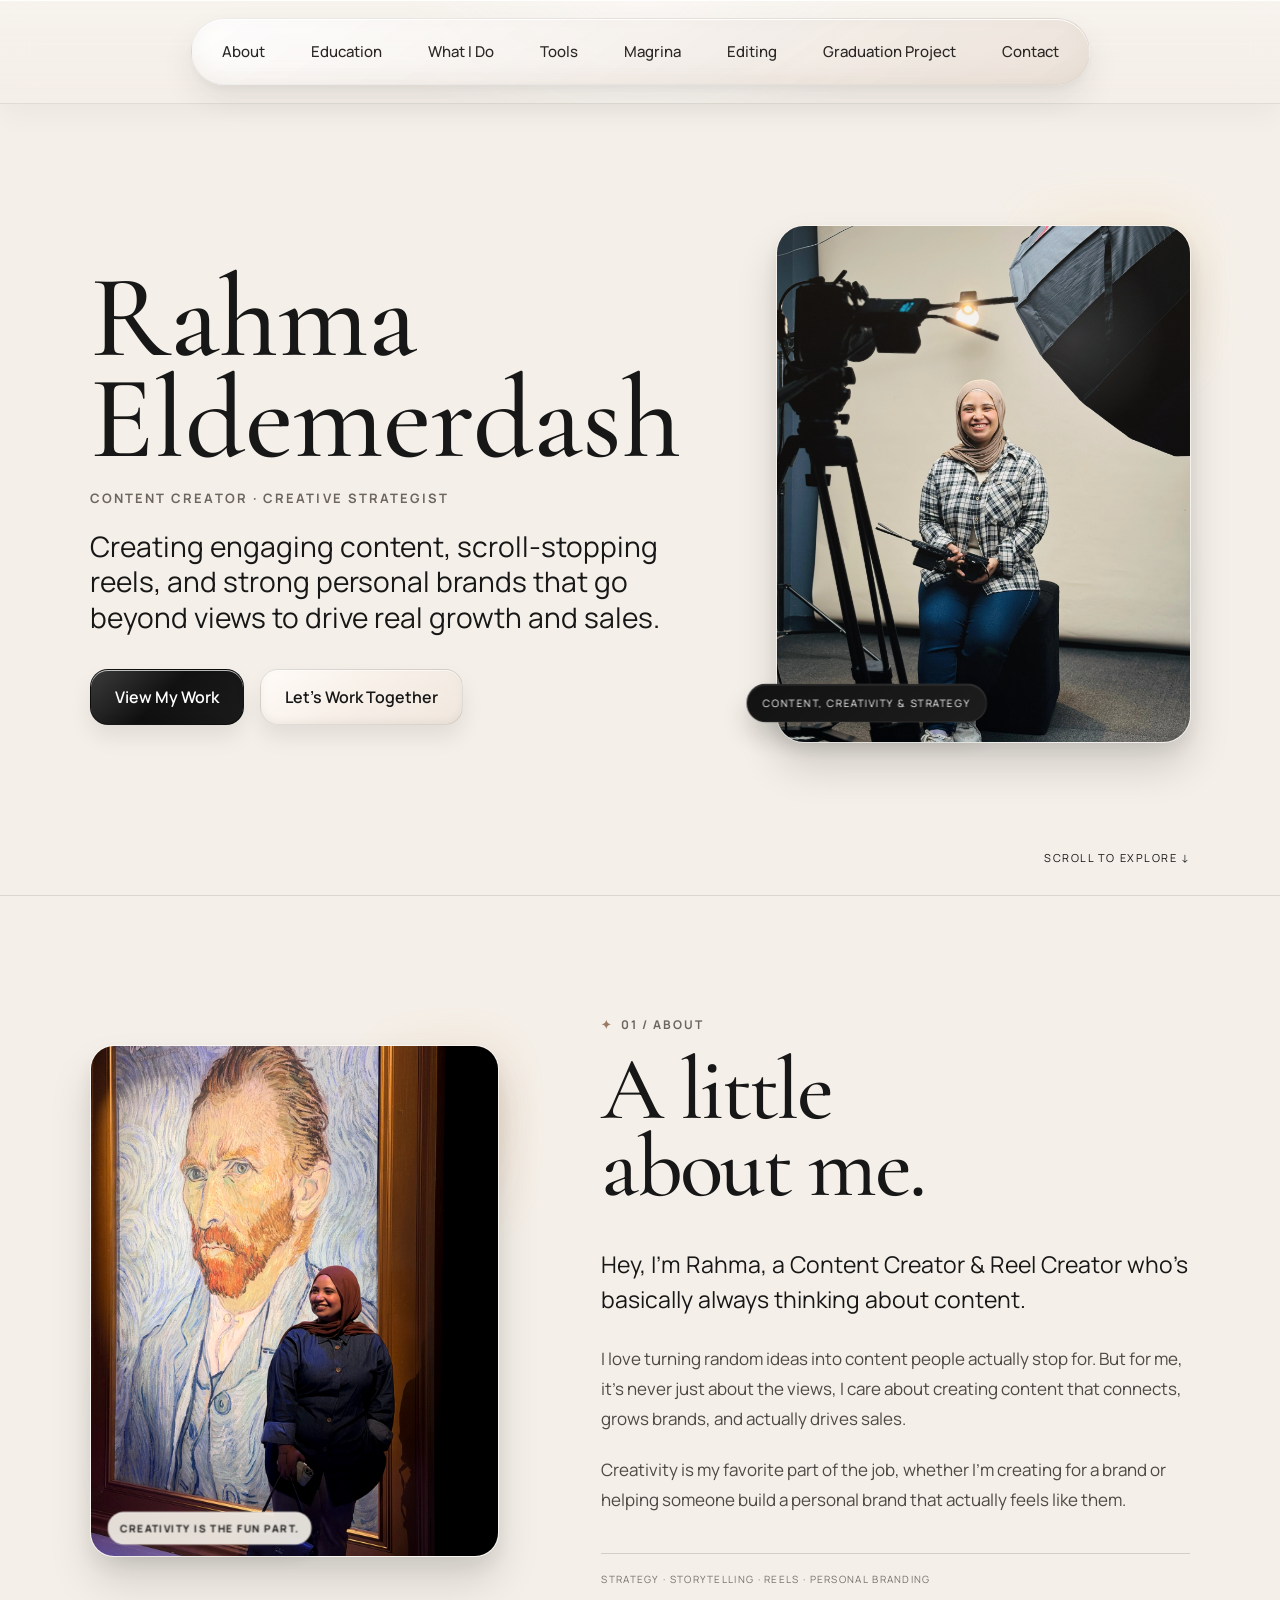
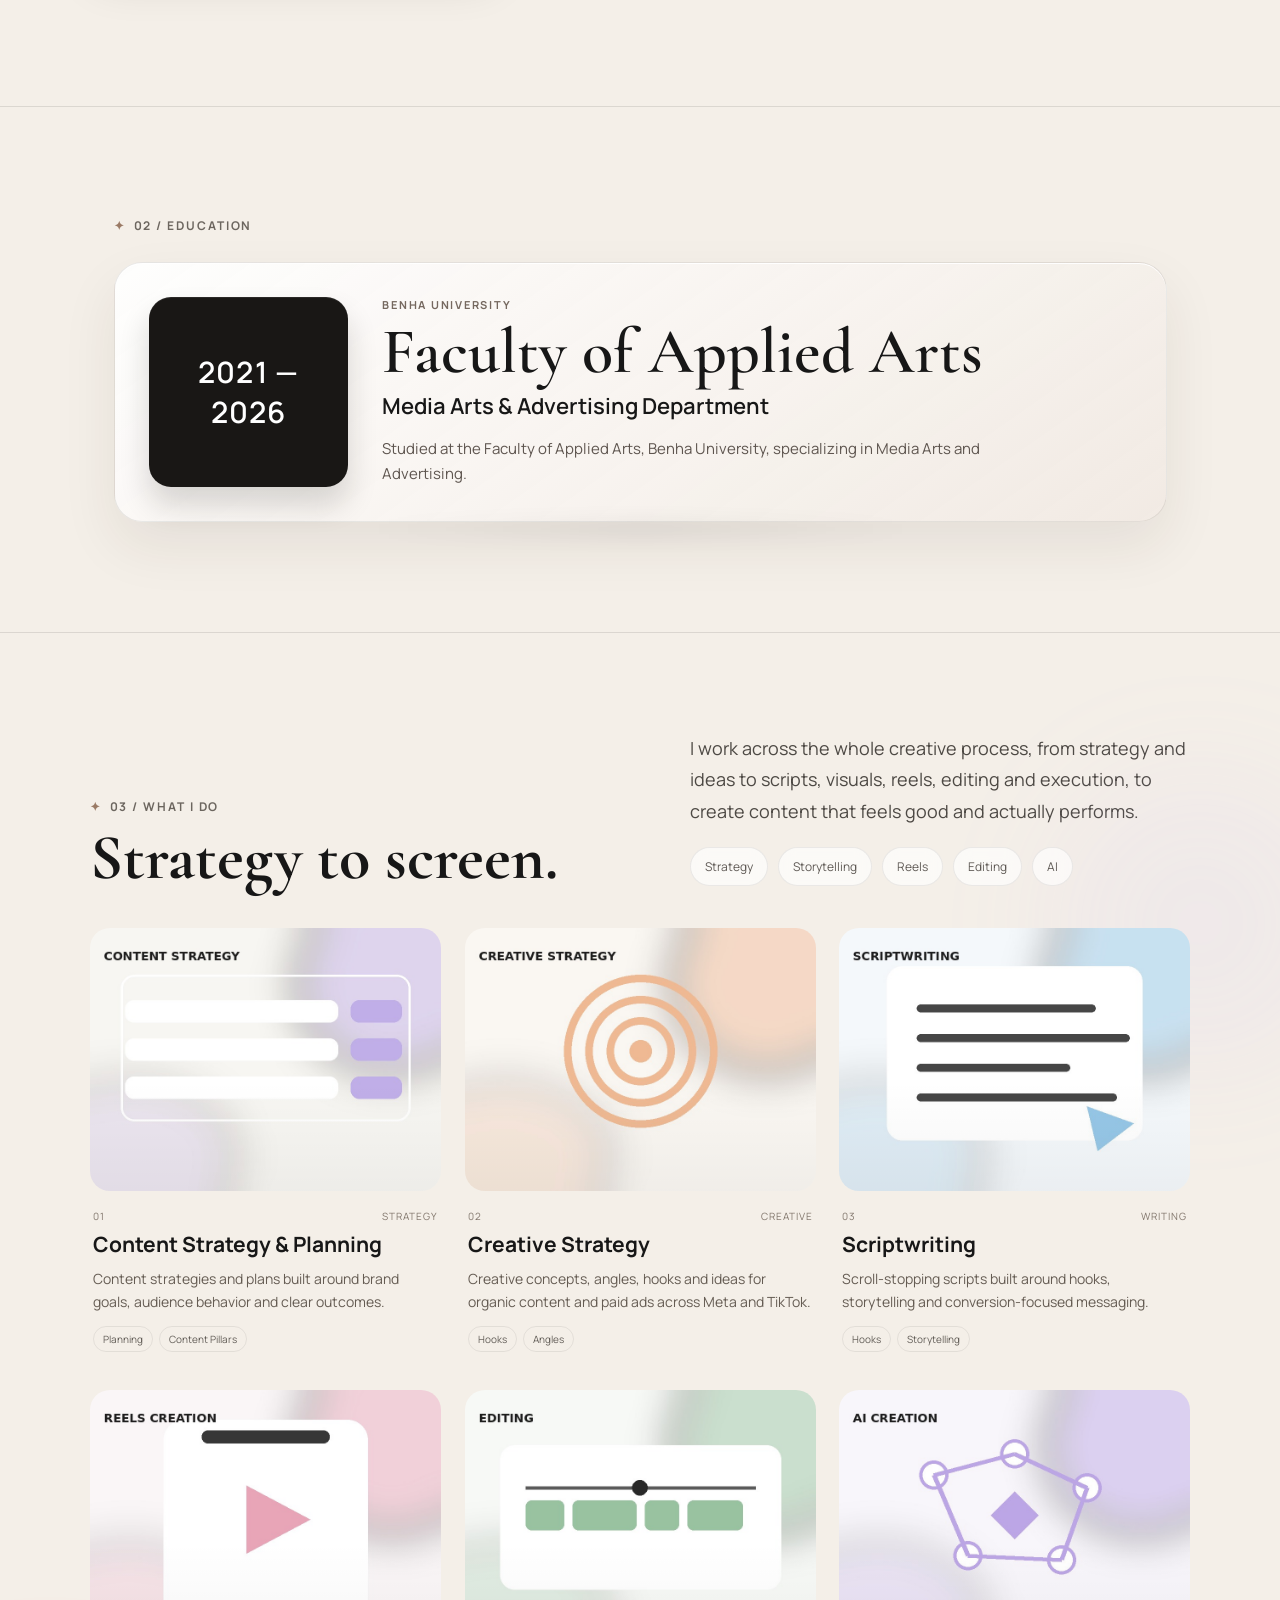
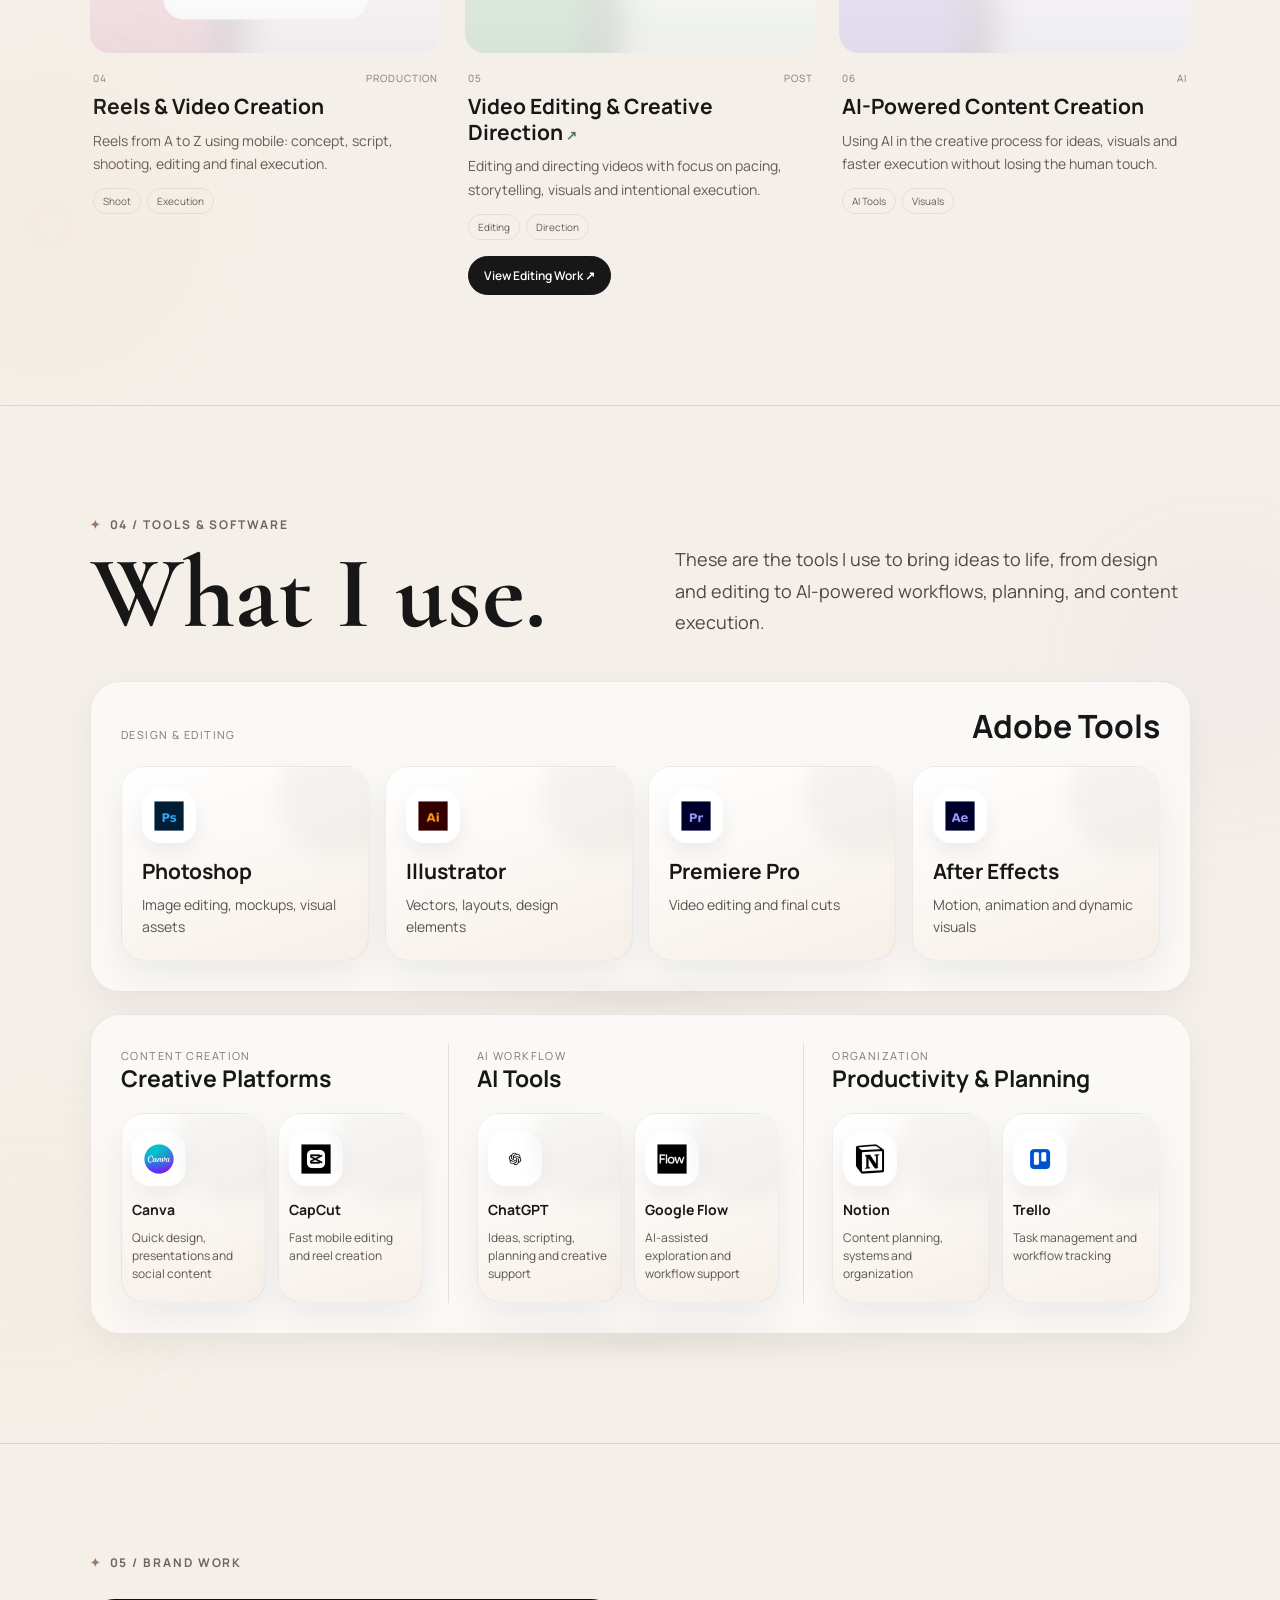
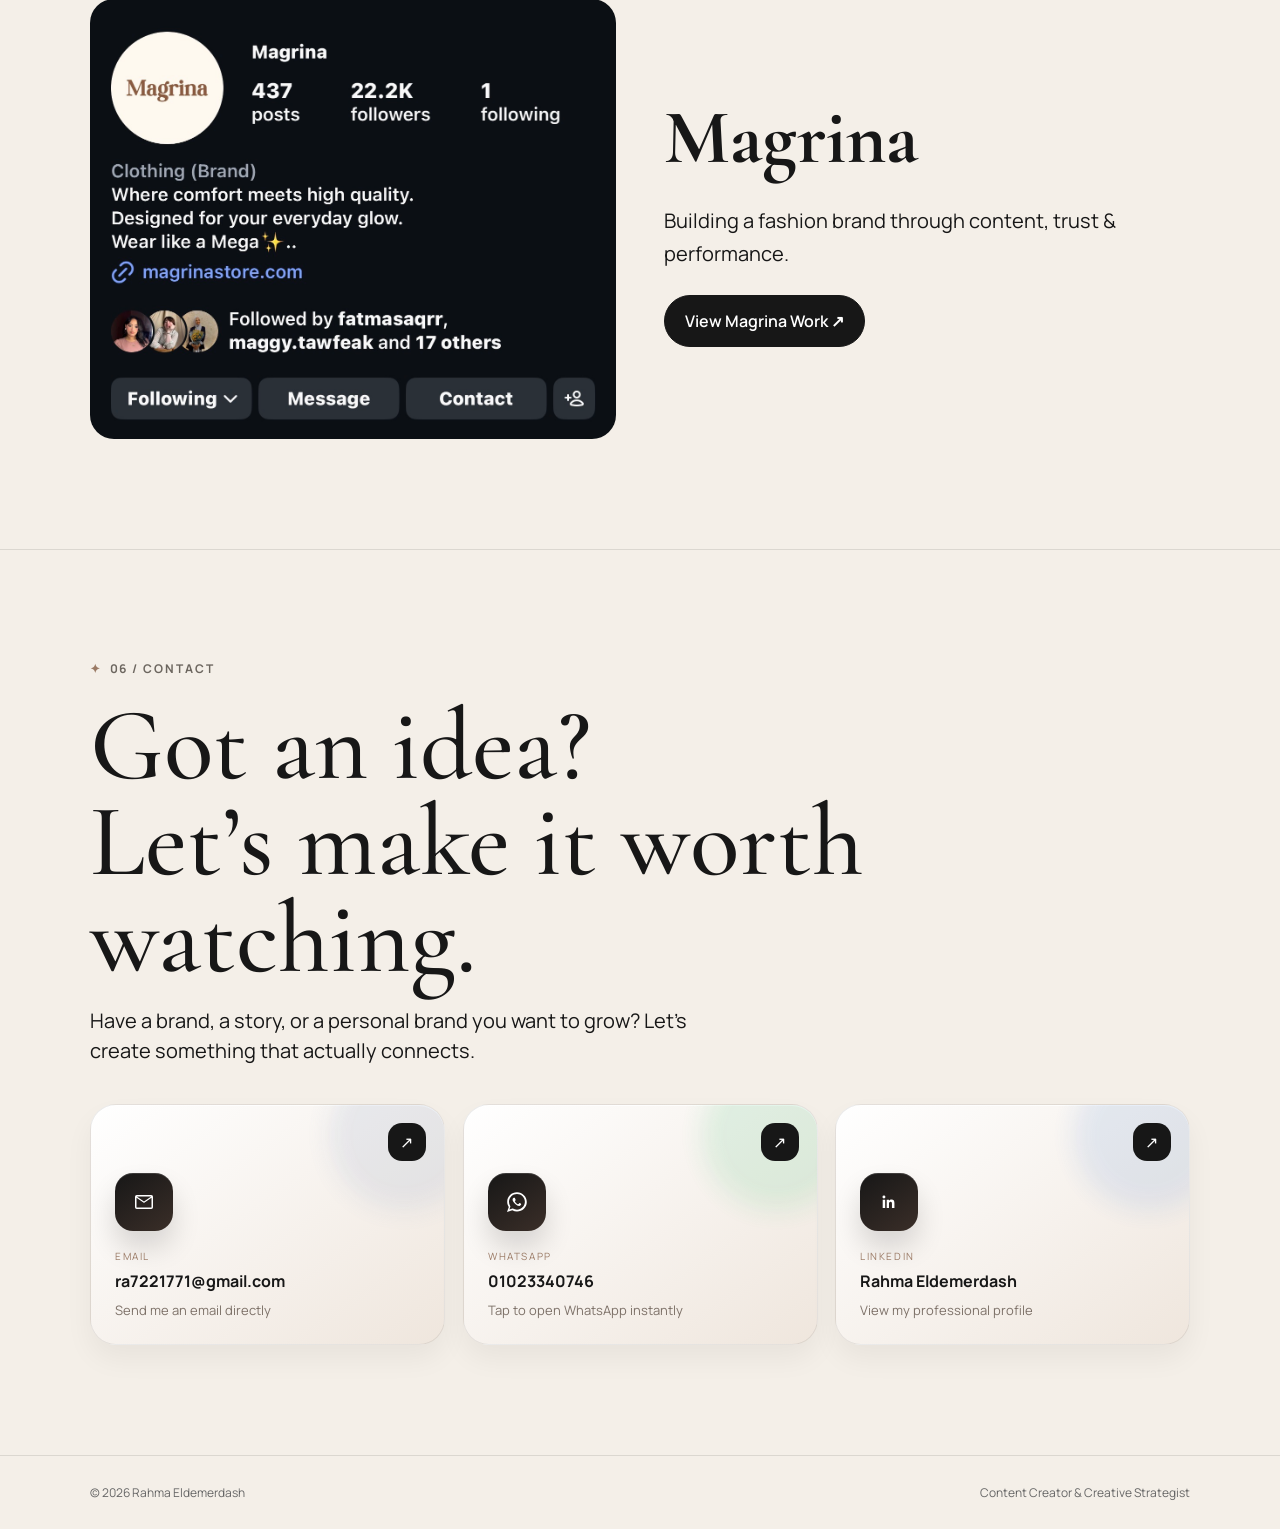
==== index.html @ f6e1910d "Add portfolio" ====
<!DOCTYPE html>

<html lang="en">
<head>
<meta charset="utf-8"/>
<meta content="width=device-width, initial-scale=1.0, viewport-fit=cover" name="viewport"/>
<title>Rahma Eldemerdash, Content Creator &amp; Creative Strategist</title>
<meta content="Portfolio of Rahma Eldemerdash, Content Creator &amp; Creative Strategist." name="description"/>
<link href="https://fonts.googleapis.com" rel="preconnect"/>
<link crossorigin="" href="https://fonts.gstatic.com" rel="preconnect"/>
<link href="https://fonts.googleapis.com/css2?family=Cormorant+Garamond:wght@500;600&amp;family=Manrope:wght@400;500;600;700&amp;display=swap" rel="stylesheet"/>
<link href="style.css" rel="stylesheet"/>
</head>
<body>
<header class="nav">

<nav id="mobile-navigation">
<a href="#about">About</a>
<a href="#education">Education</a>
<a href="#services">What I Do</a>
<a href="#tools">Tools</a>
<a href="magrina.html" target="_blank" rel="noopener noreferrer">Magrina</a>
<a href="video-editing.html" target="_blank" rel="noopener noreferrer">Editing</a>
<a href="graduation-project.html" target="_blank" rel="noopener noreferrer">Graduation Project</a><a href="#contact">Contact</a>
</nav>
</header>
<main>
<section class="hero section" id="home">
<div class="hero-grid">
<div class="hero-text">
<h1 class="hero-name"><span class="name-line">Rahma</span><span class="name-line">Eldemerdash</span></h1>
<div class="eyebrow hero-title">CONTENT CREATOR · CREATIVE STRATEGIST</div>
<p class="hero-copy">
            Creating engaging content, scroll-stopping reels, and strong personal brands
            that go beyond views to drive real growth and sales.
          </p>
<div class="hero-actions">
<a class="btn primary hero-btn-3d" href="#work">View My Work</a>
<a class="btn ghost hero-btn-3d" href="#contact">Let's Work Together</a>
</div>
</div>
<div class="hero-visual hero-tilt-card">
<img alt="Rahma Eldemerdash in a studio setup" src="rahma-hero.jpg"/>
<div class="image-tag">CONTENT, CREATIVITY &amp; STRATEGY</div>
</div>
<div class="hero-actions hero-actions-mobile">
<a class="btn primary hero-btn-3d" href="#work">View My Work</a>
<a class="btn ghost hero-btn-3d" href="#contact">Let's Work Together</a>
</div>
</div>
<div class="scroll-note">SCROLL TO EXPLORE ↓</div>
</section>
<section class="section about-section" id="about">
<div class="about-editorial">
<div class="about-photo-wrap about-photo-3d">
<img alt="Rahma Eldemerdash portrait in an art space" class="about-photo-clean" src="rahma-about.jpg"/>
<div class="about-photo-caption">CREATIVITY IS THE FUN PART.</div>
</div>
<div class="about-content">
<div class="section-label">01 / ABOUT</div>
<h2>A little<br/>about me.</h2>
<div class="about-copy-clean">
<p class="about-lead">
              Hey, I’m Rahma, a Content Creator &amp; Reel Creator who’s basically always thinking about content.
            </p>
<p>
              I love turning random ideas into content people actually stop for. But for me,
              it’s never just about the views, I care about creating content that connects,
              grows brands, and actually drives sales.
            </p>
<p>
              Creativity is my favorite part of the job, whether I’m creating for a brand
              or helping someone build a personal brand that actually feels like them.
            </p>
</div>
<div class="about-mini-line">
            STRATEGY · STORYTELLING · REELS · PERSONAL BRANDING
          </div>
</div>
</div>
</section>

<section class="section education-section" id="education">
  <div class="education-wrap">
    <div class="section-label">02 / EDUCATION</div>
    <div class="education-card pop-3d">
      <div class="education-year">2021 — 2026</div>
      <div class="education-content">
        <span class="education-kicker">BENHA UNIVERSITY</span>
        <h2>Faculty of Applied Arts</h2>
        <h3>Media Arts &amp; Advertising Department</h3>
        <p>
          Studied at the Faculty of Applied Arts, Benha University,
          specializing in Media Arts and Advertising.
        </p>
      </div>
    </div>
  </div>
</section>

<section class="section services-section" id="services">
<div class="services-head">
<div>
<div class="section-label">03 / WHAT I DO</div>
<h2 class="wide-title">Strategy to screen.</h2>
</div>
<div class="services-intro-wrap">
<p class="services-intro">
            I work across the whole creative process, from strategy and ideas to scripts,
            visuals, reels, editing and execution, to create content that feels good
            and actually performs.
          </p>
<div class="services-floating-tags">
<span>Strategy</span>
<span>Storytelling</span>
<span>Reels</span>
<span>Editing</span>
<span>AI</span>
</div>
</div>
</div>
<div class="service-showcase">
<article class="service-row pop-3d">
<div class="service-visual"><img alt="Visual for content strategy and planning" src="service-strategy.jpg"/></div>
<div class="service-info">
<div class="service-kicker"><span>01</span><span>STRATEGY</span></div>
<h3>Content Strategy &amp; Planning</h3>
<p>Content strategies and plans built around brand goals, audience behavior and clear outcomes.</p>
<div class="service-tags"><span>Planning</span><span>Content Pillars</span></div>
</div>
</article>
<article class="service-row reverse pop-3d">
<div class="service-visual"><img alt="Visual for creative strategy" src="service-creative.jpg"/></div>
<div class="service-info">
<div class="service-kicker"><span>02</span><span>CREATIVE</span></div>
<h3>Creative Strategy</h3>
<p>Creative concepts, angles, hooks and ideas for organic content and paid ads across Meta and TikTok.</p>
<div class="service-tags"><span>Hooks</span><span>Angles</span></div>
</div>
</article>
<article class="service-row pop-3d">
<div class="service-visual"><img alt="Visual for scriptwriting" src="service-script.jpg"/></div>
<div class="service-info">
<div class="service-kicker"><span>03</span><span>WRITING</span></div>
<h3>Scriptwriting</h3>
<p>Scroll-stopping scripts built around hooks, storytelling and conversion-focused messaging.</p>
<div class="service-tags"><span>Hooks</span><span>Storytelling</span></div>
</div>
</article>
<article class="service-row reverse pop-3d">
<div class="service-visual"><img alt="Visual for reels and video creation" src="service-reels.jpg"/></div>
<div class="service-info">
<div class="service-kicker"><span>04</span><span>PRODUCTION</span></div>
<h3>Reels &amp; Video Creation</h3>
<p>Reels from A to Z using mobile: concept, script, shooting, editing and final execution.</p>
<div class="service-tags"><span>Shoot</span><span>Execution</span></div>
</div>
</article>
<article class="service-row pop-3d">
<div class="service-visual"><img alt="Visual for video editing and creative direction" src="service-editing.jpg"/></div>
<div class="service-info">
<div class="service-kicker"><span>05</span><span>POST</span></div>
<h3><a class="editing-service-link" href="video-editing.html" target="_blank" rel="noopener noreferrer">Video Editing &amp; Creative Direction<span class="editing-link-arrow" aria-hidden="true"> ↗</span></a></h3>
<p>Editing and directing videos with focus on pacing, storytelling, visuals and intentional execution.</p>
<div class="service-tags"><span>Editing</span><span>Direction</span></div>
<a class="btn primary editing-view-button" href="video-editing.html" target="_blank" rel="noopener noreferrer">View Editing Work ↗</a>
</div>

</article>
<article class="service-row reverse pop-3d">
<div class="service-visual"><img alt="Visual for AI-powered content creation" src="service-ai.jpg"/></div>
<div class="service-info">
<div class="service-kicker"><span>06</span><span>AI</span></div>
<h3>AI-Powered Content Creation</h3>
<p>Using AI in the creative process for ideas, visuals and faster execution without losing the human touch.</p>
<div class="service-tags"><span>AI Tools</span><span>Visuals</span></div>
</div>
</article>
</div>
</section>
<section class="section tools-section" id="tools">
<div class="tools-head">
<div>
<div class="section-label">04 / TOOLS &amp; SOFTWARE</div>
<h2 class="wide-title">What I use.</h2>
</div>
<div class="tools-intro-wrap">
<p class="tools-intro">
            These are the tools I use to bring ideas to life, from design and editing
            to AI-powered workflows, planning, and content execution.
          </p>
</div>
</div>
<div class="tools-categories">
<article class="tool-category pop-3d">
<div class="tool-category-head">
<span class="tool-category-kicker">DESIGN &amp; EDITING</span>
<h3>Adobe Tools</h3>
</div>
<div class="tools-grid">
<div class="tool-card"><img alt="Adobe Photoshop" src="logo-photoshop.png"/><h4>Photoshop</h4><p>Image editing, mockups, visual assets</p></div>
<div class="tool-card"><img alt="Adobe Illustrator" src="logo-illustrator.png"/><h4>Illustrator</h4><p>Vectors, layouts, design elements</p></div>
<div class="tool-card"><img alt="Adobe Premiere Pro" src="logo-premiere.png"/><h4>Premiere Pro</h4><p>Video editing and final cuts</p></div>
<div class="tool-card"><img alt="Adobe After Effects" src="logo-aftereffects.png"/><h4>After Effects</h4><p>Motion, animation and dynamic visuals</p></div>
</div>
</article>
<article class="tool-category combined-tools pop-3d"><div class="combined-tools-grid"><section class="tool-group">
<div class="tool-category-head">
<span class="tool-category-kicker">CONTENT CREATION</span>
<h3>Creative Platforms</h3>
</div>
<div class="tools-grid tools-grid-small">
<div class="tool-card"><img alt="Canva" src="logo-canva.png"/><h4>Canva</h4><p>Quick design, presentations and social content</p></div>
<div class="tool-card"><img alt="CapCut" src="logo-capcut.png"/><h4>CapCut</h4><p>Fast mobile editing and reel creation</p></div>
</div>
</section><section class="tool-group">
<div class="tool-category-head">
<span class="tool-category-kicker">AI WORKFLOW</span>
<h3>AI Tools</h3>
</div>
<div class="tools-grid tools-grid-small">
<div class="tool-card"><img alt="ChatGPT" src="logo-chatgpt.png"/><h4>ChatGPT</h4><p>Ideas, scripting, planning and creative support</p></div>
<div class="tool-card"><img alt="Google Flow" src="logo-flow.png"/><h4>Google Flow</h4><p>AI-assisted exploration and workflow support</p></div>
</div>
</section><section class="tool-group">
<div class="tool-category-head">
<span class="tool-category-kicker">ORGANIZATION</span>
<h3>Productivity &amp; Planning</h3>
</div>
<div class="tools-grid tools-grid-small">
<div class="tool-card"><img alt="Notion" src="logo-notion.png"/><h4>Notion</h4><p>Content planning, systems and organization</p></div>
<div class="tool-card"><img alt="Trello" src="logo-trello.png"/><h4>Trello</h4><p>Task management and workflow tracking</p></div>
</div>
</section></div></article>
</div>
</section>
<section class="section magrina-preview" id="work"><div class="section-label">05 / BRAND WORK</div><div class="magrina-preview-card"><img src="magrina-profile.jpg" alt="Magrina brand work" loading="lazy"><div><h2>Magrina</h2><p>Building a fashion brand through content, trust &amp; performance.</p><a class="btn primary" href="magrina.html" target="_blank" rel="noopener noreferrer">View Magrina Work ↗</a></div></div></section>
<section class="section contact" id="contact">
<div class="section-label">06 / CONTACT</div>
<h2>Got an idea?<br/>Let’s make it worth watching.</h2>
<p>Have a brand, a story, or a personal brand you want to grow? Let’s create something that actually connects.</p>
<div class="contact-links contact-links-v2">
<a class="contact-card-link contact-card-3d contact-email" href="mailto:ra7221771@gmail.com">
<span aria-hidden="true" class="contact-visual">
<svg class="contact-svg" viewbox="0 0 24 24"><path d="M3 6.75A1.75 1.75 0 0 1 4.75 5h14.5A1.75 1.75 0 0 1 21 6.75v10.5A1.75 1.75 0 0 1 19.25 19H4.75A1.75 1.75 0 0 1 3 17.25V6.75Zm1.8-.25L12 11.6l7.2-5.1H4.8Zm14.7 1.22-6.92 4.9a1 1 0 0 1-1.16 0L4.5 7.72v9.53c0 .14.11.25.25.25h14.5c.14 0 .25-.11.25-.25V7.72Z"></path></svg>
</span>
<div class="contact-content">
<span class="contact-card-label">EMAIL</span>
<strong>ra7221771@gmail.com</strong>
<small>Send me an email directly</small>
</div>
<span class="contact-arrow">↗</span>
</a>
<a class="contact-card-link contact-card-3d contact-whatsapp" href="https://wa.me/201023340746" rel="noopener noreferrer" target="_blank">
<span aria-hidden="true" class="contact-visual">
<svg class="contact-svg" viewbox="0 0 24 24"><path d="M12 2.2c-5.4 0-9.8 4.2-9.8 9.5 0 1.9.6 3.7 1.6 5.2L2 22l5.3-1.7c1.5.8 3.1 1.2 4.7 1.2 5.4 0 9.8-4.2 9.8-9.5s-4.4-9.8-9.8-9.8Zm0 17.5c-1.5 0-2.9-.4-4.2-1.1l-.3-.2-3.1 1 1-3-.2-.3c-.8-1.3-1.2-2.8-1.2-4.3 0-4.3 3.6-7.8 8-7.8s7.9 3.5 7.9 7.8-3.6 7.9-7.9 7.9Zm4.4-5.8c-.2-.1-1.4-.7-1.6-.8-.2-.1-.4-.1-.5.1-.2.2-.6.8-.8.9-.1.1-.3.2-.5.1-.2-.1-.9-.3-1.7-1-.7-.6-1.2-1.4-1.4-1.7-.1-.2 0-.4.1-.5.1-.1.2-.3.4-.4.1-.1.2-.2.2-.4.1-.1 0-.3 0-.4 0-.1-.5-1.3-.7-1.7-.2-.4-.4-.3-.5-.3h-.4c-.1 0-.4.1-.6.3-.2.2-.8.7-.8 1.7s.8 2 1 2.3c.1.1 1.4 2.2 3.4 3.1 2 1 2  .7 2.4.7.4.1 1.4-.6 1.6-1.1.2-.5.2-1 .1-1.1-.1 0-.2-.1-.5-.2Z"></path></svg>
</span>
<div class="contact-content">
<span class="contact-card-label">WHATSAPP</span>
<strong>01023340746</strong>
<small>Tap to open WhatsApp instantly</small>
</div>
<span class="contact-arrow">↗</span>
</a>
<a class="contact-card-link contact-card-3d contact-linkedin" href="https://www.linkedin.com/in/rahma-eldemerdash-9716a9374/" rel="noopener noreferrer" target="_blank">
<span aria-hidden="true" class="contact-visual">
<svg class="contact-svg" viewbox="0 0 24 24"><path d="M6.94 8.5a1.47 1.47 0 1 0 0-2.94 1.47 1.47 0 0 0 0 2.94ZM5.7 9.7h2.46V18H5.7V9.7Zm4 0h2.36v1.13h.03c.33-.63 1.14-1.3 2.35-1.3 2.51 0 2.98 1.65 2.98 3.79V18H14.95v-4.13c0-.98-.02-2.24-1.37-2.24-1.37 0-1.58 1.07-1.58 2.17V18H9.7V9.7Z"></path></svg>
</span>
<div class="contact-content">
<span class="contact-card-label">LINKEDIN</span>
<strong>Rahma Eldemerdash</strong>
<small>View my professional profile</small>
</div>
<span class="contact-arrow">↗</span>
</a>
</div>
</section>
</main>
<footer>
<span>© <span id="year"></span> Rahma Eldemerdash</span>
<span>Content Creator &amp; Creative Strategist</span>
</footer>
<script src="script.js"></script>
</body>
</html>
---- style.css ----
*{box-sizing:border-box}html{scroll-behavior:smooth}body{margin:0;background:#f4efe8;color:#171717;font-family:"Manrope",sans-serif}a{color:inherit;text-decoration:none}.nav{position:sticky;top:0;z-index:20;display:flex;align-items:center;justify-content:space-between;padding:22px 6vw;background:rgba(244,239,232,.88);backdrop-filter:blur(14px);border-bottom:1px solid rgba(0,0,0,.08)}.logo{font-weight:700;letter-spacing:.08em}.nav nav{display:flex;gap:28px;font-size:14px}.section{padding:110px 7vw;border-bottom:1px solid rgba(0,0,0,.1)}.hero{min-height:88vh;display:flex;flex-direction:column;justify-content:center;position:relative}.eyebrow,.section-label{font-size:12px;letter-spacing:.16em;font-weight:700;color:#6c665f}.hero h1,.section h2{font-family:"Cormorant Garamond",serif}.hero h1{font-size:clamp(70px,12vw,170px);line-height:.82;margin:25px 0 35px;letter-spacing:-.035em;font-weight:500}.hero-copy{max-width:720px;font-size:clamp(20px,2.2vw,34px);line-height:1.25;margin:0 0 34px}.hero-actions{display:flex;gap:12px;flex-wrap:wrap}.btn{display:inline-flex;padding:14px 20px;border-radius:999px;border:1px solid #171717;font-weight:600}.btn.primary{background:#171717;color:#fff}.btn.ghost{background:transparent}.scroll-note{position:absolute;bottom:30px;right:7vw;font-size:11px;letter-spacing:.14em}.split{display:grid;grid-template-columns:1fr 1fr;gap:80px}.split h2,.wide-title{font-size:clamp(48px,7vw,100px);line-height:.94;margin:18px 0}.about-copy{font-size:21px;line-height:1.55;max-width:680px}.service-grid{display:grid;grid-template-columns:repeat(3,1fr);gap:14px;margin-top:50px}.card{background:#fff;border:1px solid rgba(0,0,0,.08);padding:28px;min-height:240px;border-radius:22px}.card span{font-size:12px;color:#777}.card h3{font-size:25px;margin:35px 0 14px}.card p{color:#56514d;line-height:1.5}.project-heading{display:flex;justify-content:space-between;gap:40px;align-items:end;margin-top:20px}.project-heading h2{font-size:clamp(70px,9vw,130px);margin:0;font-weight:500}.project-subtitle{font-size:22px;max-width:620px}.project-meta{display:grid;grid-template-columns:1fr 1fr;gap:28px;min-width:340px;font-size:14px}.chips{display:flex;gap:8px;flex-wrap:wrap;margin:45px 0}.chips span{padding:9px 13px;border:1px solid #171717;border-radius:999px;font-size:12px}.case-block{padding:40px 0}.case-block h3,.creative-execution h3,.results h3{font-size:30px;margin:0 0 14px}.case-block p{font-size:18px;line-height:1.65;max-width:980px}.case-columns{display:grid;grid-template-columns:1fr 1fr;gap:50px}.media-grid{display:grid;grid-template-columns:repeat(3,1fr);gap:14px;margin-top:25px}.media-placeholder{aspect-ratio:4/5;border:1px dashed rgba(0,0,0,.35);border-radius:18px;display:flex;align-items:center;justify-content:center;text-align:center;background:rgba(255,255,255,.35);font-weight:600}.media-placeholder small{font-weight:400;color:#777}.results{margin-top:70px}.result-grid{display:grid;grid-template-columns:repeat(4,1fr);gap:12px;margin-top:25px}.result-grid div{background:#171717;color:#fff;padding:28px;border-radius:18px}.result-grid strong{display:block;font-family:"Cormorant Garamond",serif;font-size:48px}.result-grid span{font-size:13px;color:#c9c2ba}.results-note{color:#777;font-size:13px}.takeaway{padding:100px 0 20px}.takeaway blockquote{font-family:"Cormorant Garamond",serif;font-size:clamp(38px,5vw,72px);line-height:1.08;margin:20px 0;max-width:1100px;font-weight:500}.contact h2{font-size:clamp(60px,8vw,120px);line-height:.94;margin:20px 0;font-weight:500}.contact p{font-size:20px;max-width:650px;line-height:1.5}.contact-links{display:flex;gap:12px;flex-wrap:wrap;margin-top:35px}.contact-links a{padding:13px 18px;border:1px solid #171717;border-radius:999px}footer{padding:28px 7vw;display:flex;justify-content:space-between;font-size:12px;color:#666}@media(max-width:900px){.nav nav{display:none}.section{padding:80px 6vw}.split,.case-columns{grid-template-columns:1fr}.service-grid,.media-grid{grid-template-columns:1fr 1fr}.project-heading{display:block}.project-meta{margin-top:30px;min-width:0}.result-grid{grid-template-columns:1fr 1fr}}@media(max-width:600px){.hero{min-height:82vh}.hero h1{font-size:72px}.service-grid,.media-grid,.result-grid{grid-template-columns:1fr}.about-copy{font-size:18px}.project-meta{grid-template-columns:1fr}.scroll-note{display:none}footer{flex-direction:column;gap:8px}}


/* --- PERSONAL IMAGE LAYOUT --- */
.hero{min-height:88vh;padding-top:80px}
.hero-grid{display:grid;grid-template-columns:minmax(0,1.08fr) minmax(320px,.72fr);gap:64px;align-items:center}
.hero-text{min-width:0}
.hero-visual{position:relative;justify-self:end;width:min(100%,520px)}
.hero-visual img{display:block;width:100%;aspect-ratio:4/5;object-fit:cover;object-position:58% center;border-radius:26px}
.image-tag{position:absolute;left:-28px;bottom:24px;background:#171717;color:#fff;padding:11px 15px;border-radius:999px;font-size:10px;letter-spacing:.14em;white-space:nowrap}
.hero h1{font-size:clamp(68px,9.2vw,138px);line-height:.84}
.hero-copy{max-width:680px}

.about-layout{display:grid;grid-template-columns:.9fr 1.1fr;gap:80px;align-items:start}
.about-intro h2{font-size:clamp(48px,6.5vw,92px);line-height:.95;margin:18px 0 34px}
.about-photo{display:block;width:min(100%,480px);aspect-ratio:4/5;object-fit:cover;object-position:center 42%;border-radius:24px}
.about-copy{padding-top:68px}

@media(max-width:1000px){
  .hero-grid{grid-template-columns:1fr .8fr;gap:36px}
  .hero h1{font-size:clamp(62px,9vw,110px)}
  .about-layout{gap:44px}
}
@media(max-width:780px){
  .hero{padding-top:50px}
  .hero-grid{grid-template-columns:1fr}
  .hero-visual{justify-self:stretch;width:100%;max-width:520px;margin-top:18px}
  .image-tag{left:14px}
  .about-layout{grid-template-columns:1fr}
  .about-copy{padding-top:0}
  .about-photo{width:100%;max-width:520px}
}


/* --- ABOUT SECTION: CLEAN EDITORIAL REDESIGN --- */
.about-section{
  padding-top:120px;
  padding-bottom:120px;
}
.about-editorial{
  display:grid;
  grid-template-columns:minmax(320px,.82fr) minmax(0,1.18fr);
  gap:clamp(60px,8vw,130px);
  align-items:center;
  max-width:1400px;
  margin:0 auto;
}
.about-photo-wrap{
  position:relative;
  width:100%;
  max-width:500px;
}
.about-photo-clean{
  display:block;
  width:100%;
  aspect-ratio:4/5;
  object-fit:cover;
  object-position:center 44%;
  border-radius:20px;
}
.about-photo-caption{
  position:absolute;
  left:22px;
  bottom:18px;
  background:rgba(244,239,232,.92);
  color:#171717;
  padding:9px 12px;
  border-radius:999px;
  font-size:10px;
  letter-spacing:.13em;
  font-weight:700;
  backdrop-filter:blur(6px);
}
.about-content{
  max-width:720px;
}
.about-content h2{
  font-size:clamp(64px,7vw,108px);
  line-height:.86;
  margin:18px 0 42px;
  font-weight:500;
  letter-spacing:-.03em;
}
.about-copy-clean{
  max-width:660px;
}
.about-copy-clean p{
  font-size:17px;
  line-height:1.75;
  color:#4d4944;
  margin:0 0 22px;
}
.about-copy-clean .about-lead{
  font-size:23px;
  line-height:1.5;
  color:#171717;
  margin-bottom:28px;
}
.about-mini-line{
  margin-top:38px;
  padding-top:18px;
  border-top:1px solid rgba(0,0,0,.14);
  font-size:10px;
  letter-spacing:.13em;
  color:#77716b;
}

@media(max-width:900px){
  .about-editorial{
    grid-template-columns:1fr;
    gap:50px;
  }
  .about-photo-wrap{
    max-width:620px;
  }
  .about-content{
    max-width:760px;
  }
}
@media(max-width:600px){
  .about-section{
    padding-top:80px;
    padding-bottom:80px;
  }
  .about-content h2{
    font-size:60px;
  }
  .about-copy-clean .about-lead{
    font-size:20px;
  }
}


/* --- REQUESTED REFINEMENTS --- */
.hero-title{
  margin:10px 0 28px;
  font-size:13px;
  letter-spacing:.16em;
  color:#6c665f;
}
.hero h1{
  margin-bottom:0;
}

.service-grid .card{
  position:relative;
  overflow:hidden;
  isolation:isolate;
}
.service-grid .card::before{
  content:"";
  position:absolute;
  width:170px;
  height:170px;
  border-radius:50%;
  filter:blur(36px);
  opacity:.26;
  z-index:-1;
  right:-45px;
  top:-45px;
}
.service-grid .card::after{
  content:"";
  position:absolute;
  inset:0;
  background:linear-gradient(145deg,rgba(255,255,255,.84),rgba(255,255,255,.56));
  z-index:-2;
}
.service-icon{
  width:48px;
  height:48px;
  border-radius:14px;
  display:grid;
  place-items:center;
  margin-top:18px;
  font-size:24px;
  background:rgba(255,255,255,.72);
  border:1px solid rgba(0,0,0,.06);
  box-shadow:0 8px 30px rgba(0,0,0,.05);
  backdrop-filter:blur(8px);
}
.service-grid .card h3{
  margin-top:22px;
}

/* subtle, service-specific blurred accents */
.strategy-card::before{background:#d9c7ff;}
.creative-card::before{background:#ffd7bb;}
.script-card::before{background:#c9e8ff;}
.reels-card::before{background:#ffd4dc;}
.editing-card::before{background:#cfe6d2;}
.ai-card::before{background:#e6d5ff;}

@media(max-width:600px){
  .hero-title{
    font-size:11px;
    margin-bottom:24px;
  }
}


/* --- SERVICES SECTION REDESIGN: MORE VISUAL & ALIVE --- */
.services-section{
  position:relative;
  overflow:hidden;
  padding-top:100px;
}
.services-section::before,
.services-section::after{
  content:"";
  position:absolute;
  border-radius:50%;
  filter:blur(70px);
  opacity:.35;
  pointer-events:none;
}
.services-section::before{
  width:280px;
  height:280px;
  background:rgba(198, 176, 255, .28);
  top:150px;
  right:-60px;
}
.services-section::after{
  width:240px;
  height:240px;
  background:rgba(255, 214, 189, .30);
  left:-70px;
  bottom:60px;
}

.services-head{
  display:grid;
  grid-template-columns:1.05fr .95fr;
  gap:48px;
  align-items:end;
  margin-bottom:42px;
}
.services-head .wide-title{
  margin:14px 0 0;
  font-size:clamp(70px,8vw,118px);
  line-height:.9;
}
.services-intro-wrap{
  max-width:560px;
  justify-self:end;
}
.services-intro{
  font-size:18px;
  line-height:1.75;
  color:#4d4944;
  margin:0 0 20px;
}
.services-floating-tags{
  display:flex;
  flex-wrap:wrap;
  gap:10px;
}
.services-floating-tags span{
  padding:10px 14px;
  border-radius:999px;
  background:rgba(255,255,255,.65);
  border:1px solid rgba(0,0,0,.07);
  backdrop-filter:blur(8px);
  font-size:12px;
  color:#5f5a55;
}

.visual-grid{
  gap:18px;
  position:relative;
}
.visual-grid .card{
  position:relative;
  min-height:330px;
  padding:28px;
  border-radius:28px;
  border:1px solid rgba(0,0,0,.06);
  background:linear-gradient(145deg, rgba(255,255,255,.88), rgba(255,255,255,.62));
  backdrop-filter:blur(6px);
  overflow:hidden;
  transition:transform .28s ease, box-shadow .28s ease;
}
.visual-grid .card:hover{
  transform:translateY(-6px);
  box-shadow:0 20px 45px rgba(0,0,0,.07);
}
.visual-grid .card::before{
  content:"";
  position:absolute;
  width:190px;
  height:190px;
  border-radius:50%;
  right:-65px;
  top:-55px;
  filter:blur(28px);
  opacity:.5;
}
.visual-grid .card::after{
  content:"";
  position:absolute;
  inset:auto 18px 18px auto;
  width:90px;
  height:90px;
  border-radius:24px;
  background:rgba(255,255,255,.28);
  border:1px solid rgba(255,255,255,.25);
  backdrop-filter:blur(10px);
  opacity:.45;
}

.card-top{
  display:flex;
  align-items:center;
  justify-content:space-between;
  gap:14px;
  margin-bottom:22px;
}
.visual-grid .card > .card-top span{
  font-size:12px;
  color:#7b756e;
}
.visual-grid .service-icon{
  width:58px;
  height:58px;
  border-radius:18px;
  display:grid;
  place-items:center;
  font-size:24px;
  background:rgba(255,255,255,.74);
  border:1px solid rgba(0,0,0,.06);
  box-shadow:0 8px 30px rgba(0,0,0,.05);
  backdrop-filter:blur(8px);
  margin-top:0;
}
.visual-grid .card h3{
  margin:0 0 14px;
  font-size:25px;
  line-height:1.2;
  max-width:85%;
}
.visual-grid .card p{
  font-size:16px;
  color:#5c5752;
  line-height:1.6;
  max-width:90%;
}
.service-tags{
  display:flex;
  gap:10px;
  flex-wrap:wrap;
  margin-top:22px;
}
.service-tags span{
  padding:8px 12px;
  border-radius:999px;
  background:rgba(255,255,255,.7);
  border:1px solid rgba(0,0,0,.06);
  font-size:11px;
  color:#625d57;
}
.service-word{
  position:absolute;
  right:22px;
  bottom:16px;
  font-family:"Cormorant Garamond",serif;
  font-size:34px;
  letter-spacing:.04em;
  color:rgba(0,0,0,.10);
  pointer-events:none;
}

/* accent colors */
.visual-grid .strategy-card::before{background:rgba(212, 196, 255, .9);}
.visual-grid .creative-card::before{background:rgba(255, 221, 198, .9);}
.visual-grid .script-card::before{background:rgba(206, 233, 255, .92);}
.visual-grid .reels-card::before{background:rgba(255, 214, 224, .9);}
.visual-grid .editing-card::before{background:rgba(214, 234, 217, .92);}
.visual-grid .ai-card::before{background:rgba(231, 214, 255, .92);}

/* slight stagger for more movement */
.visual-grid .creative-card,
.visual-grid .reels-card,
.visual-grid .ai-card{
  transform:translateY(18px);
}
.visual-grid .creative-card:hover,
.visual-grid .reels-card:hover,
.visual-grid .ai-card:hover{
  transform:translateY(10px);
}

@media(max-width:1100px){
  .services-head{
    grid-template-columns:1fr;
    gap:24px;
  }
  .services-intro-wrap{
    justify-self:start;
    max-width:720px;
  }
}
@media(max-width:900px){
  .visual-grid .card{
    min-height:300px;
  }
  .visual-grid .card h3,
  .visual-grid .card p{
    max-width:100%;
  }
  .visual-grid .creative-card,
  .visual-grid .reels-card,
  .visual-grid .ai-card{
    transform:none;
  }
}
@media(max-width:600px){
  .services-head .wide-title{
    font-size:60px;
  }
  .services-intro{
    font-size:16px;
  }
  .visual-grid .card{
    min-height:280px;
    padding:22px;
  }
  .service-word{
    font-size:28px;
  }
}


/* --- SERVICES REDESIGN V3: VISUAL, CLEAN, INTERACTIVE --- */
.service-showcase{
  display:flex;
  flex-direction:column;
  gap:24px;
  margin-top:46px;
}
.service-row{
  display:grid;
  grid-template-columns:minmax(320px,.82fr) minmax(0,1.18fr);
  align-items:stretch;
  min-height:320px;
  border-radius:30px;
  overflow:hidden;
  background:rgba(255,255,255,.68);
  border:1px solid rgba(0,0,0,.07);
  box-shadow:0 10px 35px rgba(0,0,0,.035);
  transition:transform .3s ease, box-shadow .3s ease;
}
.service-row:hover{
  transform:translateY(-6px);
  box-shadow:0 22px 55px rgba(0,0,0,.08);
}
.service-row.reverse{
  grid-template-columns:minmax(0,1.18fr) minmax(320px,.82fr);
}
.service-row.reverse .service-visual{order:2}
.service-row.reverse .service-info{order:1}

.service-visual{
  position:relative;
  min-height:320px;
  overflow:hidden;
}
.service-visual img{
  width:100%;
  height:100%;
  object-fit:cover;
  display:block;
  transition:transform .45s ease, filter .45s ease;
}
.service-row:hover .service-visual img{
  transform:scale(1.035);
}
.service-visual::after{
  content:"";
  position:absolute;
  inset:0;
  background:linear-gradient(180deg,transparent 58%,rgba(0,0,0,.04));
  pointer-events:none;
}

.service-info{
  padding:42px 46px;
  display:flex;
  flex-direction:column;
  justify-content:center;
}
.service-kicker{
  display:flex;
  justify-content:space-between;
  gap:18px;
  font-size:11px;
  letter-spacing:.12em;
  color:#77716b;
  margin-bottom:26px;
}
.service-info h3{
  font-size:clamp(30px,3vw,44px);
  line-height:1.05;
  margin:0 0 18px;
  max-width:650px;
}
.service-info p{
  font-size:17px;
  line-height:1.7;
  color:#5a5550;
  margin:0;
  max-width:650px;
}
.service-info .service-tags{
  margin-top:26px;
}
.service-info .service-tags span{
  background:#f7f4ef;
  border:1px solid rgba(0,0,0,.07);
}

@media(max-width:900px){
  .service-row,
  .service-row.reverse{
    grid-template-columns:1fr;
  }
  .service-row.reverse .service-visual,
  .service-row.reverse .service-info{
    order:initial;
  }
  .service-visual{
    min-height:250px;
  }
  .service-info{
    padding:32px 28px 36px;
  }
}


/* --- TOOLS & SOFTWARE SECTION --- */
.tools-section{
  position:relative;
  overflow:hidden;
}
.tools-section::before,
.tools-section::after{
  content:"";
  position:absolute;
  border-radius:50%;
  filter:blur(70px);
  opacity:.28;
  pointer-events:none;
}
.tools-section::before{
  width:240px;
  height:240px;
  background:rgba(198,176,255,.25);
  top:140px;
  right:-60px;
}
.tools-section::after{
  width:220px;
  height:220px;
  background:rgba(255,220,190,.28);
  left:-80px;
  bottom:80px;
}

.tools-head{
  display:grid;
  grid-template-columns:1.02fr .98fr;
  gap:48px;
  align-items:end;
  margin-bottom:42px;
}
.tools-head .wide-title{
  margin:14px 0 0;
  font-size:clamp(70px,8vw,118px);
  line-height:.9;
}
.tools-intro-wrap{
  max-width:540px;
  justify-self:end;
}
.tools-intro{
  font-size:18px;
  line-height:1.75;
  color:#4d4944;
  margin:0;
}

.tools-categories{
  display:grid;
  gap:22px;
}
.tool-category{
  background:rgba(255,255,255,.62);
  border:1px solid rgba(0,0,0,.07);
  border-radius:30px;
  padding:28px 30px 30px;
  backdrop-filter:blur(8px);
  box-shadow:0 10px 35px rgba(0,0,0,.035);
  transition:transform .28s ease, box-shadow .28s ease;
}
.tool-category:hover{
  transform:translateY(-5px);
  box-shadow:0 20px 48px rgba(0,0,0,.07);
}
.tool-category-head{
  display:flex;
  align-items:end;
  justify-content:space-between;
  gap:20px;
  margin-bottom:24px;
  flex-wrap:wrap;
}
.tool-category-kicker{
  font-size:11px;
  letter-spacing:.13em;
  color:#7b756e;
}
.tool-category h3{
  margin:0;
  font-size:32px;
  line-height:1;
}

.tools-grid{
  display:grid;
  grid-template-columns:repeat(4, 1fr);
  gap:16px;
}
.tool-card{
  position:relative;
  background:linear-gradient(145deg, rgba(255,255,255,.9), rgba(255,255,255,.62));
  border:1px solid rgba(0,0,0,.06);
  border-radius:24px;
  padding:22px 20px;
  min-height:180px;
  overflow:hidden;
  transition:transform .26s ease, box-shadow .26s ease;
}
.tool-card::before{
  content:"";
  position:absolute;
  width:120px;
  height:120px;
  right:-30px;
  top:-30px;
  border-radius:50%;
  background:rgba(0,0,0,.03);
  filter:blur(10px);
}
.tool-card:hover{
  transform:translateY(-4px) scale(1.01);
  box-shadow:0 18px 38px rgba(0,0,0,.06);
}
.tool-card img{
  width:34px;
  height:34px;
  object-fit:contain;
  display:block;
  margin-bottom:18px;
}
.tool-card h4{
  margin:0 0 10px;
  font-size:20px;
  line-height:1.2;
}
.tool-card p{
  margin:0;
  font-size:14px;
  line-height:1.55;
  color:#5a5550;
  max-width:240px;
}

@media(max-width:1100px){
  .tools-head{
    grid-template-columns:1fr;
    gap:24px;
  }
  .tools-intro-wrap{
    justify-self:start;
    max-width:720px;
  }
  .tools-grid{
    grid-template-columns:repeat(2,1fr);
  }
}
@media(max-width:650px){
  .tools-head .wide-title{
    font-size:58px;
  }
  .tool-category{
    padding:22px 20px 22px;
    border-radius:24px;
  }
  .tool-category h3{
    font-size:28px;
  }
  .tools-grid{
    grid-template-columns:1fr;
  }
  .tool-card{
    min-height:150px;
  }
}

/* --- LOCAL TOOL ICON FIX --- */
.tool-card img{
  width:48px;
  height:48px;
  border-radius:12px;
  object-fit:contain;
  display:block;
  background:#fff;
  box-shadow:0 8px 24px rgba(0,0,0,.06);
}


/* --- TOOL LOGOS: 100% LOCAL / NO EXTERNAL IMAGE DEPENDENCY --- */
.tool-card img{display:none!important}
.tool-logo{
  width:52px;
  height:52px;
  border-radius:13px;
  display:grid;
  place-items:center;
  margin-bottom:18px;
  font-family:"Manrope",sans-serif;
  font-weight:700;
  font-size:22px;
  line-height:1;
  box-shadow:0 8px 24px rgba(0,0,0,.07);
  border:1px solid rgba(0,0,0,.06);
  overflow:hidden;
  position:relative;
  flex:none;
}
.tool-logo.ps{background:#001e36;color:#31a8ff}
.tool-logo.ai{background:#330000;color:#ff9a00}
.tool-logo.pr{background:#00002d;color:#9999ff}
.tool-logo.ae{background:#00002d;color:#9999ff}

.canva-logo{
  color:#fff;
  background:linear-gradient(135deg,#00c4cc,#7d2ae8);
  font-family:"Cormorant Garamond",serif;
  font-size:31px;
  font-style:italic;
}

.capcut-logo{background:#fff}
.capcut-logo::before,
.capcut-logo::after{
  content:"";
  position:absolute;
  width:29px;
  height:5px;
  background:#111;
  border-radius:3px;
  left:11px;
  top:23px;
}
.capcut-logo::before{transform:rotate(32deg)}
.capcut-logo::after{transform:rotate(-32deg)}
.capcut-logo span::before,
.capcut-logo span::after{
  content:"";
  position:absolute;
  width:30px;
  height:4px;
  background:#111;
  border-radius:3px;
  left:11px;
}
.capcut-logo span::before{top:12px}
.capcut-logo span::after{bottom:12px}

.chatgpt-logo{
  background:#10a37f;
  color:#fff;
  font-size:29px;
}

.flow-logo{
  background:#fff;
  display:flex;
  align-items:center;
  justify-content:center;
  gap:3px;
  padding:10px;
}
.flow-logo i{
  display:block;
  width:7px;
  height:30px;
  border-radius:999px;
  transform:rotate(35deg);
}
.flow-logo i:nth-child(1){background:#4285f4;height:22px}
.flow-logo i:nth-child(2){background:#ea4335;height:31px}
.flow-logo i:nth-child(3){background:#fbbc05;height:26px}
.flow-logo i:nth-child(4){background:#34a853;height:18px}

.notion-logo{
  background:#fff;
  color:#111;
  border:2px solid #111;
  font-family:"Cormorant Garamond",serif;
  font-size:31px;
}

.trello-logo{
  background:#0052cc;
  display:flex;
  align-items:flex-start;
  justify-content:center;
  gap:6px;
  padding:11px 10px;
}
.trello-logo span{
  width:11px;
  border-radius:3px;
  background:#fff;
  display:block;
}
.trello-logo span:first-child{height:30px}
.trello-logo span:last-child{height:22px}

.fallback-logo{
  background:#f3f0eb;
  color:#222;
}


/* --- USER LOGO UPDATE FOR TOOLS SECTION --- */
.tool-logo{display:none!important;}
.tools-grid{display:grid;grid-template-columns:repeat(4,1fr);gap:16px;}
.tools-grid.tools-grid-small{grid-template-columns:repeat(2,1fr);}
.tool-card{
  position:relative;
  background:linear-gradient(145deg, rgba(255,255,255,.94), rgba(255,255,255,.72));
  border:1px solid rgba(0,0,0,.06);
  border-radius:24px;
  padding:22px 20px;
  min-height:190px;
  overflow:hidden;
  transition:transform .26s ease, box-shadow .26s ease;
}
.tool-card:hover{
  transform:translateY(-4px);
  box-shadow:0 18px 38px rgba(0,0,0,.06);
}
.tool-card img{
  display:block!important;
  width:54px;
  height:54px;
  object-fit:contain;
  margin-bottom:16px;
  border-radius:12px;
  background:transparent;
  box-shadow:none;
}
.tool-card h4{
  margin:0 0 10px;
  font-size:21px;
  line-height:1.2;
}
.tool-card p{
  margin:0;
  font-size:14px;
  line-height:1.55;
  color:#5a5550;
  max-width:240px;
}
@media(max-width:1100px){
  .tools-grid{grid-template-columns:repeat(2,1fr);}
}
@media(max-width:650px){
  .tools-grid,
  .tools-grid.tools-grid-small{grid-template-columns:1fr;}
}


/* ==============================
   MAGRINA CASE STUDY REDESIGN
   ============================== */
.case-study-v2{
  position:relative;
  overflow:hidden;
  background:
    radial-gradient(circle at 88% 8%, rgba(139,98,72,.10), transparent 25%),
    radial-gradient(circle at 8% 76%, rgba(223,201,181,.24), transparent 24%),
    #f4efe8;
}
.case-topline{
  display:flex;
  justify-content:space-between;
  align-items:center;
  gap:20px;
  margin-bottom:42px;
}
.case-status{
  font-size:10px;
  letter-spacing:.14em;
  display:flex;
  align-items:center;
  gap:9px;
  color:#675d56;
}
.case-status span{
  width:8px;
  height:8px;
  border-radius:50%;
  background:#8a6248;
  box-shadow:0 0 0 5px rgba(138,98,72,.10);
}

.case-hero{
  display:grid;
  grid-template-columns:minmax(0,1.28fr) minmax(300px,.72fr);
  gap:60px;
  align-items:end;
  padding:42px;
  border:1px solid rgba(92,66,49,.12);
  border-radius:34px;
  background:rgba(255,255,255,.42);
  backdrop-filter:blur(12px);
  box-shadow:0 24px 70px rgba(81,58,43,.06);
}
.case-brand-panel{min-width:0}
.magrina-logo{
  display:block;
  width:min(520px,92%);
  max-height:180px;
  object-fit:contain;
  object-position:left center;
  margin-bottom:14px;
}
.case-brand-panel .project-subtitle{
  font-size:clamp(21px,2vw,29px);
  line-height:1.35;
  color:#51463f;
  max-width:720px;
  margin:6px 0 28px;
}
.case-chips{margin:0}
.case-chips span{
  background:rgba(255,255,255,.64);
  border-color:rgba(92,66,49,.18);
  transition:transform .2s ease, background .2s ease;
}
.case-chips span:hover{
  transform:translateY(-3px);
  background:#fff;
}
.case-meta-panel{
  display:grid;
  gap:14px;
}
.case-meta-item{
  padding:20px 22px;
  border-radius:22px;
  background:rgba(255,255,255,.70);
  border:1px solid rgba(0,0,0,.06);
  box-shadow:0 12px 30px rgba(0,0,0,.035);
  transition:transform .24s ease;
}
.case-meta-item:hover{transform:translateX(-5px)}
.case-meta-item span{
  display:block;
  font-size:10px;
  letter-spacing:.13em;
  color:#8a7f76;
  margin-bottom:7px;
  text-transform:uppercase;
}
.case-meta-item strong{
  font-size:15px;
  line-height:1.45;
}

.case-story-grid{
  display:grid;
  grid-template-columns:repeat(3,1fr);
  gap:18px;
  margin-top:24px;
}
.case-story-card{
  position:relative;
  min-height:390px;
  padding:30px;
  border-radius:30px;
  background:linear-gradient(145deg,rgba(255,255,255,.80),rgba(255,255,255,.46));
  border:1px solid rgba(0,0,0,.07);
  box-shadow:0 16px 45px rgba(0,0,0,.04);
  overflow:hidden;
  transition:transform .3s cubic-bezier(.2,.8,.2,1), box-shadow .3s ease;
}
.case-story-card::after{
  content:"";
  position:absolute;
  width:170px;
  height:170px;
  right:-60px;
  bottom:-70px;
  border-radius:50%;
  background:rgba(138,98,72,.08);
  filter:blur(8px);
}
.case-story-card:hover{
  transform:translateY(-9px) rotateX(1.5deg) rotateY(-1deg);
  box-shadow:0 30px 65px rgba(69,48,36,.10);
}
.case-card-label{
  display:block;
  font-size:10px;
  letter-spacing:.13em;
  color:#857a72;
  margin:24px 0 12px;
}
.case-story-card h3{
  font-size:30px;
  margin:0 0 16px;
}
.case-story-card p{
  margin:0;
  font-size:16px;
  line-height:1.72;
  color:#5b544f;
}

.case-icon-3d{
  width:74px;
  height:74px;
  display:grid;
  place-items:center;
  border-radius:23px;
  position:relative;
  transform:rotate(-5deg);
  transition:transform .3s ease;
  background:linear-gradient(145deg,#ffffff,#dbc8bb);
  box-shadow:
    10px 12px 22px rgba(97,67,49,.16),
    -8px -8px 20px rgba(255,255,255,.9),
    inset 4px 4px 10px rgba(255,255,255,.72),
    inset -5px -5px 12px rgba(120,84,61,.12);
}
.case-icon-3d::after{
  content:"";
  position:absolute;
  inset:8px;
  border-radius:17px;
  border:1px solid rgba(255,255,255,.55);
  pointer-events:none;
}
.case-icon-3d svg{
  width:36px;
  height:36px;
  fill:none;
  stroke:#7f563d;
  stroke-width:3.2;
  stroke-linecap:round;
  stroke-linejoin:round;
}
.case-story-card:hover .case-icon-3d,
.case-visual-head:hover .case-icon-3d,
.results-head:hover .case-icon-3d,
.takeaway-v2:hover .case-icon-3d{
  transform:rotate(4deg) translateY(-4px) scale(1.05);
}
.icon-challenge{background:linear-gradient(145deg,#fff8f4,#e6bda5)}
.icon-strategy{background:linear-gradient(145deg,#fff,#d9d4ef)}
.icon-play{background:linear-gradient(145deg,#fff,#efd3c5)}
.icon-results{background:linear-gradient(145deg,#fff,#d7e3d4)}
.icon-takeaway{background:linear-gradient(145deg,#fff,#ead7b8)}

.case-visual-section,
.results-v2{
  margin-top:28px;
  padding:36px;
  border-radius:32px;
  background:rgba(255,255,255,.45);
  border:1px solid rgba(0,0,0,.07);
}
.case-visual-head,
.results-head{
  display:flex;
  align-items:end;
  justify-content:space-between;
  gap:30px;
  margin-bottom:24px;
}
.case-visual-head h3,
.results-head h3{
  font-family:"Cormorant Garamond",serif;
  font-size:clamp(42px,5vw,72px);
  line-height:.96;
  font-weight:500;
  margin:10px 0 0;
  max-width:760px;
}
.case-visual-grid{
  display:grid;
  grid-template-columns:1.18fr .82fr;
  gap:18px;
}
.case-image-card{
  position:relative;
  min-height:430px;
  margin:0;
  border-radius:26px;
  overflow:hidden;
  background:#111;
  box-shadow:0 18px 45px rgba(0,0,0,.08);
}
.case-image-card img{
  width:100%;
  height:100%;
  display:block;
  object-fit:cover;
  transition:transform .45s ease, filter .45s ease;
}
.case-image-large img{object-position:center 18%}
.case-image-card:hover img{
  transform:scale(1.035);
  filter:saturate(1.05);
}
.case-image-card::after{
  content:"";
  position:absolute;
  inset:55% 0 0;
  background:linear-gradient(transparent,rgba(0,0,0,.78));
}
.case-image-card figcaption{
  position:absolute;
  z-index:2;
  left:24px;
  right:24px;
  bottom:22px;
  color:white;
}
.case-image-card figcaption span{
  display:block;
  font-size:10px;
  letter-spacing:.12em;
  opacity:.75;
  margin-bottom:6px;
  text-transform:uppercase;
}
.case-image-card figcaption strong{
  font-size:18px;
  line-height:1.3;
}
.execution-pills{
  display:grid;
  grid-template-columns:repeat(3,1fr);
  gap:10px;
  margin-top:16px;
}
.execution-pills div{
  padding:14px 16px;
  border-radius:16px;
  background:#fff;
  border:1px solid rgba(0,0,0,.06);
  font-size:13px;
  transition:transform .2s ease, box-shadow .2s ease;
}
.execution-pills div:hover{
  transform:translateY(-4px);
  box-shadow:0 12px 25px rgba(0,0,0,.06);
}
.execution-pills span{
  color:#a98a74;
  margin-right:8px;
  font-size:10px;
}

.result-grid-v2{
  margin-top:8px;
}
.result-grid-v2 div{
  position:relative;
  overflow:hidden;
  background:linear-gradient(145deg,#191512,#2a211c);
  border:1px solid rgba(255,255,255,.08);
  transition:transform .24s ease;
}
.result-grid-v2 div:hover{
  transform:translateY(-6px);
}
.result-grid-v2 div::after{
  content:"";
  position:absolute;
  width:90px;
  height:90px;
  border-radius:50%;
  right:-25px;
  top:-25px;
  background:rgba(255,255,255,.06);
}
.result-grid-v2 .result-pending{
  background:linear-gradient(145deg,#8a6248,#6e4a36);
}
.result-grid-v2 strong{
  font-family:"Manrope",sans-serif;
  font-size:clamp(36px,4vw,56px);
  font-weight:700;
}
.takeaway-v2{
  display:grid;
  grid-template-columns:auto 1fr;
  gap:28px;
  align-items:start;
  margin-top:28px;
  padding:38px;
  border-radius:32px;
  background:#8a6248;
  color:#fff;
}
.takeaway-v2 .section-label{color:rgba(255,255,255,.65)}
.takeaway-v2 blockquote{
  color:#fff;
  margin-top:12px;
}
.takeaway-v2 .case-icon-3d{
  margin-top:5px;
}
@media(max-width:1050px){
  .case-hero{grid-template-columns:1fr}
  .case-meta-panel{grid-template-columns:repeat(3,1fr)}
  .case-story-grid{grid-template-columns:1fr}
  .case-story-card{min-height:0}
}
@media(max-width:820px){
  .case-meta-panel{grid-template-columns:1fr}
  .case-visual-grid{grid-template-columns:1fr}
  .case-image-card{min-height:360px}
  .execution-pills{grid-template-columns:1fr 1fr}
  .takeaway-v2{grid-template-columns:1fr}
}
@media(max-width:560px){
  .case-hero,.case-visual-section,.results-v2,.takeaway-v2{padding:24px}
  .execution-pills{grid-template-columns:1fr}
  .case-topline{align-items:flex-start;flex-direction:column}
  .case-visual-head,.results-head{align-items:flex-start}
  .case-icon-3d{width:62px;height:62px;border-radius:19px}
}


/* --- MAGRINA INSTAGRAM NIGHT MODE SHOWCASE --- */
.instagram-showcase-section{
  background:
    radial-gradient(circle at 15% 20%, rgba(138,98,72,.14), transparent 28%),
    radial-gradient(circle at 85% 75%, rgba(90,68,55,.10), transparent 30%),
    rgba(255,255,255,.38);
}
.instagram-night-stage{
  display:grid;
  grid-template-columns:minmax(360px,.95fr) minmax(360px,1.05fr);
  gap:22px;
  align-items:stretch;
}
.instagram-phone-card,
.instagram-bio-card{
  border-radius:30px;
  background:#0b0e14;
  border:1px solid rgba(255,255,255,.08);
  box-shadow:0 24px 70px rgba(0,0,0,.16);
  overflow:hidden;
  transition:transform .3s ease, box-shadow .3s ease;
}
.instagram-phone-card:hover,
.instagram-bio-card:hover{
  transform:translateY(-7px);
  box-shadow:0 32px 85px rgba(0,0,0,.22);
}
.phone-topbar{
  min-height:54px;
  display:flex;
  align-items:center;
  gap:10px;
  padding:0 18px;
  background:#11151d;
  color:#d6d9df;
  border-bottom:1px solid rgba(255,255,255,.07);
  font-size:10px;
  letter-spacing:.11em;
}
.phone-dot{
  width:8px;
  height:8px;
  border-radius:50%;
  background:#8a6248;
  box-shadow:0 0 0 5px rgba(138,98,72,.12);
}
.phone-label{flex:1}
.phone-status{
  color:#87d49b;
  font-size:9px;
}
.phone-screen{
  background:#080b10;
  padding:0;
  height:680px;
  overflow:hidden;
}
.phone-screen img{
  width:100%;
  height:100%;
  object-fit:cover;
  object-position:center top;
  display:block;
  transition:transform .5s ease;
}
.instagram-phone-card:hover .phone-screen img{
  transform:scale(1.018);
}

.instagram-bio-card{
  padding:28px;
  color:#fff;
  display:flex;
  flex-direction:column;
  justify-content:center;
}
.ig-card-top{
  display:grid;
  grid-template-columns:auto 1fr auto;
  align-items:center;
  gap:16px;
}
.ig-avatar-wrap{
  width:82px;
  height:82px;
  border-radius:50%;
  padding:5px;
  background:linear-gradient(145deg,#f5eadf,#b8896c);
  box-shadow:0 12px 30px rgba(0,0,0,.26);
}
.ig-avatar-wrap img{
  width:100%;
  height:100%;
  object-fit:contain;
  border-radius:50%;
  background:#f6eee5;
  padding:8px;
}
.ig-username{
  font-weight:700;
  font-size:22px;
  line-height:1.1;
}
.ig-name{
  margin-top:6px;
  color:#aeb4bd;
  font-size:14px;
}
.ig-more{
  color:#aeb4bd;
  letter-spacing:.12em;
}
.ig-stats{
  display:grid;
  grid-template-columns:repeat(3,1fr);
  gap:10px;
  margin:26px 0 22px;
  padding:18px 0;
  border-top:1px solid rgba(255,255,255,.08);
  border-bottom:1px solid rgba(255,255,255,.08);
}
.ig-stats div{
  display:flex;
  flex-direction:column;
  gap:3px;
}
.ig-stats strong{
  font-size:22px;
  color:#fff;
}
.ig-stats span{
  font-size:12px;
  color:#8f97a3;
}
.ig-bio-copy{
  line-height:1.45;
  font-size:15px;
}
.ig-bio-copy .ig-category{
  color:#9098a4;
  display:block;
  margin-bottom:7px;
}
.ig-bio-copy p{
  margin:3px 0;
  color:#f3f4f6;
}
.ig-bio-copy a{
  display:inline-block;
  margin-top:10px;
  color:#7da6ff;
  font-weight:600;
}
.ig-dashboard{
  margin-top:22px;
  padding:16px 18px;
  background:#2b3038;
  border-radius:14px;
  border:1px solid rgba(255,255,255,.06);
}
.ig-dashboard span{
  display:block;
  font-weight:700;
  font-size:14px;
  margin-bottom:4px;
}
.ig-dashboard strong{
  display:block;
  color:#9dd8aa;
  font-size:13px;
  font-weight:500;
}
.ig-actions{
  display:grid;
  grid-template-columns:repeat(3,1fr);
  gap:8px;
  margin-top:14px;
}
.ig-actions button{
  appearance:none;
  border:0;
  background:#262c34;
  color:#fff;
  padding:11px 10px;
  border-radius:10px;
  font-family:"Manrope",sans-serif;
  font-size:12px;
  cursor:default;
  transition:transform .2s ease, background .2s ease;
}
.ig-actions button:hover{
  transform:translateY(-2px);
  background:#343b45;
}
.ig-highlight-row{
  display:grid;
  grid-template-columns:repeat(4,1fr);
  gap:12px;
  margin-top:24px;
}
.ig-highlight-row div{
  display:grid;
  place-items:center;
  aspect-ratio:1;
  border-radius:50%;
  background:
    radial-gradient(circle,#f5ede4 52%,#8a6248 54%,#242a31 59%);
  color:#8a6248;
  box-shadow:inset 0 0 0 2px rgba(255,255,255,.06);
  transition:transform .2s ease;
}
.ig-highlight-row div:hover{
  transform:scale(1.07);
}
.ig-highlight-row span{
  font-family:"Cormorant Garamond",serif;
  font-weight:600;
  font-size:13px;
}

@media(max-width:950px){
  .instagram-night-stage{
    grid-template-columns:1fr;
  }
  .phone-screen{
    height:auto;
    max-height:none;
  }
  .phone-screen img{
    height:auto;
    object-fit:contain;
  }
}
@media(max-width:560px){
  .instagram-bio-card{
    padding:22px;
  }
  .ig-avatar-wrap{
    width:68px;
    height:68px;
  }
  .ig-username{
    font-size:18px;
  }
  .ig-actions{
    grid-template-columns:1fr;
  }
}


/* --- MAGRINA SCREENSHOTS UPDATE --- */
.instagram-night-stage-v2{
  display:grid;
  grid-template-columns:minmax(280px,.78fr) minmax(320px,.92fr);
  gap:18px;
  align-items:start;
}
.instagram-shot-card{
  margin:0;
  border-radius:28px;
  overflow:hidden;
  background:#0b0e14;
  border:1px solid rgba(255,255,255,.08);
  box-shadow:0 22px 60px rgba(0,0,0,.16);
  transition:transform .3s ease, box-shadow .3s ease;
}
.instagram-shot-card:hover{
  transform:translateY(-7px);
  box-shadow:0 30px 78px rgba(0,0,0,.24);
}
.instagram-shot-card .phone-screen.small-screen{
  height:auto;
  max-height:560px;
  overflow:hidden;
  background:#080b10;
}
.instagram-shot-card.shot-bio .phone-screen.small-screen{
  max-height:360px;
}
.instagram-shot-card .phone-screen.small-screen img{
  width:100%;
  height:auto;
  display:block;
  object-fit:contain;
  object-position:center top;
  transition:transform .45s ease;
}
.instagram-shot-card:hover .phone-screen.small-screen img{
  transform:scale(1.02);
}
.instagram-shot-card figcaption{
  padding:16px 18px 18px;
  color:#fff;
  background:linear-gradient(180deg,#0b0e14,#11151d);
}
.instagram-shot-card figcaption span{
  display:block;
  font-size:10px;
  letter-spacing:.12em;
  text-transform:uppercase;
  color:#99a2ae;
  margin-bottom:5px;
}
.instagram-shot-card figcaption strong{
  display:block;
  font-size:16px;
  line-height:1.35;
  font-weight:600;
}

@media(max-width:950px){
  .instagram-night-stage-v2{
    grid-template-columns:1fr;
  }
  .instagram-shot-card.shot-bio .phone-screen.small-screen,
  .instagram-shot-card .phone-screen.small-screen{
    max-height:none;
  }
}


/* --- MAGRINA MOBILE FRAMES + BETTER ARRANGEMENT --- */
.instagram-night-stage-v2{
  display:grid;
  grid-template-columns:minmax(280px,.72fr) minmax(340px,.98fr);
  gap:26px;
  align-items:start;
  margin-top:10px;
}

.instagram-column{
  display:flex;
  justify-content:center;
}
.instagram-column-bio{
  padding-top:32px;
}
.instagram-column-feed{
  padding-top:0;
}

.mobile-frame-card{
  width:100%;
  max-width:430px;
  transition:transform .3s ease, box-shadow .3s ease;
}
.mobile-frame-card:hover{
  transform:translateY(-8px);
}
.mobile-frame{
  position:relative;
  background:#05070b;
  border-radius:38px;
  padding:18px 14px 16px;
  border:1px solid rgba(255,255,255,.08);
  box-shadow:
    0 26px 60px rgba(0,0,0,.24),
    inset 0 0 0 2px rgba(255,255,255,.04);
}
.mobile-notch{
  position:absolute;
  top:10px;
  left:50%;
  transform:translateX(-50%);
  width:108px;
  height:22px;
  border-radius:0 0 16px 16px;
  background:#05070b;
  box-shadow:0 4px 10px rgba(0,0,0,.28);
  z-index:3;
}
.mobile-frame .phone-topbar{
  min-height:42px;
  border-radius:20px 20px 0 0;
  padding:0 14px;
  margin-top:8px;
  background:#0d1118;
}
.mobile-frame .phone-screen.small-screen{
  border-radius:22px;
  overflow:hidden;
  background:#080b10;
  border:1px solid rgba(255,255,255,.05);
}
.instagram-column-bio .phone-screen.small-screen{
  max-height:320px;
}
.instagram-column-feed .phone-screen.small-screen{
  max-height:640px;
}
.mobile-frame .phone-screen.small-screen img{
  width:100%;
  height:auto;
  display:block;
  object-fit:contain;
  object-position:center top;
  transition:transform .45s ease;
}
.mobile-frame-card:hover .phone-screen.small-screen img{
  transform:scale(1.018);
}

.mobile-caption{
  margin-top:14px;
  padding:0 6px;
  color:#fff;
}
.mobile-caption span{
  display:block;
  font-size:10px;
  letter-spacing:.12em;
  text-transform:uppercase;
  color:#8f98a4;
  margin-bottom:5px;
}
.mobile-caption strong{
  display:block;
  font-size:16px;
  line-height:1.35;
  color:#171717;
}

/* soften old figure styles if any remain */
.instagram-shot-card{
  background:transparent;
  border:0;
  box-shadow:none;
}
.instagram-shot-card figcaption{
  background:transparent;
}

@media(max-width:980px){
  .instagram-night-stage-v2{
    grid-template-columns:1fr;
    gap:22px;
  }
  .instagram-column-bio,
  .instagram-column-feed{
    padding-top:0;
  }
  .mobile-frame-card{
    max-width:500px;
  }
  .instagram-column-bio .phone-screen.small-screen,
  .instagram-column-feed .phone-screen.small-screen{
    max-height:none;
  }
}


/* --- CREATIVE EXECUTION BALANCED REDESIGN --- */
.balanced-execution{
  padding:42px;
  border-radius:32px;
  background:rgba(255,255,255,.48);
  border:1px solid rgba(0,0,0,.07);
}

.execution-heading{
  display:grid;
  grid-template-columns:minmax(0,1.15fr) minmax(280px,.65fr);
  gap:48px;
  align-items:end;
  padding-bottom:30px;
  border-bottom:1px solid rgba(0,0,0,.09);
}
.execution-heading h3{
  font-family:"Cormorant Garamond",serif;
  font-size:clamp(44px,5vw,72px);
  line-height:.95;
  font-weight:500;
  margin:10px 0 0;
  max-width:760px;
}
.execution-heading p{
  margin:0;
  font-size:16px;
  line-height:1.7;
  color:#5f5751;
  max-width:480px;
  justify-self:end;
}

.balanced-phone-grid{
  display:grid;
  grid-template-columns:.8fr 1.2fr;
  gap:34px;
  align-items:start;
  margin-top:34px;
}
.phone-showcase{
  min-width:0;
}
.showcase-label{
  display:flex;
  align-items:center;
  gap:10px;
  margin-bottom:12px;
}
.showcase-label span{
  display:grid;
  place-items:center;
  width:28px;
  height:28px;
  border-radius:50%;
  background:#8a6248;
  color:white;
  font-size:10px;
}
.showcase-label strong{
  font-size:14px;
  font-weight:700;
}
.phone-showcase > p{
  margin:12px 4px 0;
  font-size:14px;
  line-height:1.5;
  color:#5e5751;
}

.device-frame{
  position:relative;
  margin:0 auto;
  background:#090c11;
  border-radius:34px;
  padding:16px;
  border:1px solid rgba(255,255,255,.08);
  box-shadow:
    0 22px 50px rgba(0,0,0,.18),
    inset 0 0 0 2px rgba(255,255,255,.035);
  overflow:hidden;
  transition:transform .28s ease, box-shadow .28s ease;
}
.device-frame:hover{
  transform:translateY(-6px);
  box-shadow:
    0 30px 70px rgba(0,0,0,.24),
    inset 0 0 0 2px rgba(255,255,255,.04);
}
.device-notch{
  position:absolute;
  z-index:2;
  top:8px;
  left:50%;
  transform:translateX(-50%);
  width:92px;
  height:18px;
  border-radius:0 0 13px 13px;
  background:#090c11;
}
.device-frame img{
  display:block;
  width:100%;
  height:100%;
  object-fit:cover;
  object-position:top center;
  border-radius:22px;
}

.compact-device{
  width:min(100%,430px);
  aspect-ratio:1.1 / 1;
}
.compact-device img{
  object-fit:cover;
  object-position:top center;
}

.tall-device{
  width:min(100%,520px);
  aspect-ratio:.78 / 1;
}
.tall-device img{
  object-fit:cover;
  object-position:top center;
}

.execution-strip{
  display:grid;
  grid-template-columns:repeat(3,1fr);
  gap:10px;
  margin-top:34px;
  padding-top:24px;
  border-top:1px solid rgba(0,0,0,.09);
}
.execution-strip div{
  min-height:64px;
  display:flex;
  align-items:center;
  gap:10px;
  padding:14px 16px;
  border-radius:16px;
  background:#fff;
  border:1px solid rgba(0,0,0,.06);
  transition:transform .2s ease, box-shadow .2s ease;
}
.execution-strip div:hover{
  transform:translateY(-4px);
  box-shadow:0 12px 28px rgba(0,0,0,.06);
}
.execution-strip span{
  font-size:10px;
  color:#a28571;
  flex:none;
}
.execution-strip strong{
  font-size:13px;
  font-weight:600;
}

@media(max-width:950px){
  .execution-heading{
    grid-template-columns:1fr;
    gap:18px;
  }
  .execution-heading p{
    justify-self:start;
  }
  .balanced-phone-grid{
    grid-template-columns:1fr;
  }
  .compact-device,
  .tall-device{
    width:min(100%,520px);
    aspect-ratio:auto;
  }
  .device-frame img{
    height:auto;
  }
  .execution-strip{
    grid-template-columns:repeat(2,1fr);
  }
}
@media(max-width:600px){
  .balanced-execution{
    padding:24px;
  }
  .execution-strip{
    grid-template-columns:1fr;
  }
}


/* =========================================================
   FINAL MAGRINA CREATIVE EXECUTION + RESULTS
   ========================================================= */
.execution-final{
  margin-top:28px;
  padding:42px;
  border-radius:32px;
  background:rgba(255,255,255,.48);
  border:1px solid rgba(0,0,0,.07);
}
.execution-final-head{
  display:grid;
  grid-template-columns:minmax(0,1.1fr) minmax(280px,.65fr);
  gap:50px;
  align-items:end;
  padding-bottom:30px;
  border-bottom:1px solid rgba(0,0,0,.09);
}
.execution-final-head h3{
  font-family:"Cormorant Garamond",serif;
  font-size:clamp(44px,5vw,72px);
  line-height:.95;
  font-weight:500;
  margin:10px 0 0;
  max-width:800px;
}
.execution-final-head p{
  margin:0;
  color:#5d5651;
  font-size:16px;
  line-height:1.7;
  max-width:500px;
  justify-self:end;
}

.brand-proof-row{
  display:grid;
  grid-template-columns:.7fr 1.3fr;
  gap:18px;
  margin-top:28px;
}
.brand-proof-card{
  position:relative;
  min-height:250px;
  margin:0;
  border-radius:24px;
  overflow:hidden;
  background:#0a0d12;
  border:1px solid rgba(0,0,0,.06);
  box-shadow:0 18px 45px rgba(0,0,0,.08);
}
.brand-proof-card img{
  width:100%;
  height:100%;
  object-fit:cover;
  object-position:top center;
  display:block;
  transition:transform .35s ease;
}
.brand-proof-card:hover img{transform:scale(1.025)}
.brand-proof-card::after{
  content:"";
  position:absolute;
  inset:55% 0 0;
  background:linear-gradient(transparent,rgba(0,0,0,.82));
}
.brand-proof-card figcaption{
  position:absolute;
  z-index:2;
  left:20px;
  right:20px;
  bottom:18px;
  color:#fff;
}
.brand-proof-card figcaption span{
  display:block;
  font-size:10px;
  letter-spacing:.12em;
  text-transform:uppercase;
  color:rgba(255,255,255,.62);
  margin-bottom:5px;
}
.brand-proof-card figcaption strong{
  font-size:16px;
  line-height:1.35;
}
.brand-proof-wide{min-height:310px}

.video-case-grid{
  display:grid;
  grid-template-columns:repeat(3,1fr);
  gap:18px;
  margin-top:28px;
}
.video-case-card{
  background:#fff;
  border:1px solid rgba(0,0,0,.07);
  border-radius:26px;
  overflow:hidden;
  box-shadow:0 16px 42px rgba(0,0,0,.045);
  transition:transform .28s ease, box-shadow .28s ease;
}
.video-case-card:hover{
  transform:translateY(-7px);
  box-shadow:0 28px 60px rgba(0,0,0,.09);
}
.video-shell{
  position:relative;
  aspect-ratio:9/16;
  background:#090c11;
  overflow:hidden;
}
.video-shell video{
  width:100%;
  height:100%;
  object-fit:cover;
  display:block;
  background:#090c11;
}
.video-badge{
  position:absolute;
  left:12px;
  top:12px;
  z-index:2;
  padding:8px 10px;
  border-radius:999px;
  background:rgba(10,12,16,.78);
  color:#fff;
  font-size:9px;
  letter-spacing:.11em;
  backdrop-filter:blur(8px);
}
.video-case-body{padding:20px}
.video-title-row{
  display:flex;
  gap:14px;
  justify-content:space-between;
  align-items:flex-start;
}
.video-type{
  font-size:10px;
  letter-spacing:.11em;
  text-transform:uppercase;
  color:#9a7a65;
}
.video-title-row h4{
  margin:7px 0 0;
  font-size:19px;
  line-height:1.35;
}
.proof-toggle{
  flex:none;
  appearance:none;
  border:1px solid rgba(0,0,0,.10);
  background:#f7f3ee;
  color:#171717;
  border-radius:999px;
  padding:9px 11px;
  font:600 10px "Manrope",sans-serif;
  cursor:pointer;
  transition:transform .2s ease, background .2s ease;
}
.proof-toggle:hover{
  transform:translateY(-2px);
  background:#efe6dd;
}
.video-stats{
  display:grid;
  grid-template-columns:repeat(2,1fr);
  gap:10px;
  margin-top:18px;
}
.video-stats div{
  padding:12px;
  border-radius:14px;
  background:#f7f4ef;
  border:1px solid rgba(0,0,0,.05);
}
.video-stats strong{
  display:block;
  font-size:18px;
}
.video-stats span{
  display:block;
  margin-top:3px;
  font-size:10px;
  color:#7a736c;
}
.proof-panel{
  display:none;
  margin-top:14px;
  border-radius:16px;
  overflow:hidden;
  border:1px solid rgba(0,0,0,.07);
  background:#111;
}
.proof-panel.open{display:block}
.proof-panel img{
  width:100%;
  display:block;
  height:auto;
}

.results-final{
  margin-top:28px;
}
.result-summary-grid div{
  min-height:150px;
  display:flex;
  flex-direction:column;
  justify-content:flex-end;
}
.result-note-card{
  margin-top:14px;
  padding:24px 26px;
  border-radius:20px;
  background:#fff;
  border:1px solid rgba(0,0,0,.06);
}
.result-note-card span{
  display:block;
  font-size:10px;
  letter-spacing:.12em;
  color:#9a7a65;
  margin-bottom:8px;
}
.result-note-card p{
  margin:0;
  max-width:1000px;
  font-size:16px;
  line-height:1.65;
  color:#5a534e;
}

@media(max-width:1100px){
  .video-case-grid{grid-template-columns:1fr 1fr}
}
@media(max-width:900px){
  .execution-final-head{grid-template-columns:1fr;gap:18px}
  .execution-final-head p{justify-self:start}
  .brand-proof-row{grid-template-columns:1fr}
}
@media(max-width:720px){
  .video-case-grid{grid-template-columns:1fr}
  .execution-final{padding:24px}
}


/* --- CLEANER ACCOUNT SNAPSHOT LAYOUT --- */
.brand-proof-layout{
  display:grid;
  grid-template-columns:minmax(260px,340px) minmax(0,1fr);
  gap:26px;
  align-items:start;
  margin-top:26px;
  padding:4px 0 8px;
}
.brand-proof-stack{
  display:grid;
  gap:14px;
}
.brand-proof-mini{
  margin:0;
  border-radius:20px;
  overflow:hidden;
  background:#0b0e14;
  border:1px solid rgba(0,0,0,.08);
  box-shadow:0 16px 34px rgba(0,0,0,.06);
}
.brand-proof-mini img{
  width:100%;
  display:block;
}
.brand-proof-bio img{
  height:180px;
  object-fit:contain;
  object-position:center top;
  background:#070a0f;
}
.brand-proof-feed img{
  height:210px;
  object-fit:cover;
  object-position:top center;
  background:#070a0f;
}
.brand-proof-mini figcaption{
  padding:14px 16px 16px;
  background:#fff;
}
.brand-proof-mini figcaption span{
  display:block;
  font-size:10px;
  letter-spacing:.12em;
  text-transform:uppercase;
  color:#9a7a65;
  margin-bottom:4px;
}
.brand-proof-mini figcaption strong{
  display:block;
  font-size:14px;
  line-height:1.4;
  color:#171717;
}

.brand-proof-copy{
  min-width:0;
}
.brand-proof-copy-inner{
  height:100%;
  padding:24px 26px;
  border-radius:24px;
  background:#fff;
  border:1px solid rgba(0,0,0,.06);
  box-shadow:0 16px 34px rgba(0,0,0,.04);
}
.brand-proof-kicker{
  display:block;
  font-size:10px;
  letter-spacing:.12em;
  text-transform:uppercase;
  color:#9a7a65;
  margin-bottom:10px;
}
.brand-proof-copy h4{
  margin:0 0 12px;
  font-size:30px;
  line-height:1.12;
  font-family:"Cormorant Garamond",serif;
  font-weight:600;
}
.brand-proof-copy p{
  margin:0;
  font-size:15px;
  line-height:1.72;
  color:#5f5751;
  max-width:720px;
}
.brand-proof-points{
  display:grid;
  grid-template-columns:repeat(3,1fr);
  gap:12px;
  margin-top:20px;
}
.brand-proof-points div{
  padding:16px 14px;
  border-radius:16px;
  background:#f7f4ef;
  border:1px solid rgba(0,0,0,.05);
}
.brand-proof-points strong{
  display:block;
  font-size:18px;
  color:#171717;
}
.brand-proof-points span{
  display:block;
  margin-top:4px;
  font-size:11px;
  line-height:1.45;
  color:#766f68;
}

@media(max-width:980px){
  .brand-proof-layout{
    grid-template-columns:1fr;
  }
  .brand-proof-stack{
    grid-template-columns:1fr 1fr;
  }
}
@media(max-width:680px){
  .brand-proof-stack{
    grid-template-columns:1fr;
  }
  .brand-proof-points{
    grid-template-columns:1fr;
  }
}


/* ======================================================
   CREATIVE EXECUTION REORDERED LAYOUT
   ====================================================== */
.execution-title-block{
  max-width:980px;
  margin:0 auto;
  text-align:center;
  padding:8px 20px 34px;
}
.execution-title-block .section-label{
  margin-bottom:12px;
}
.execution-title-block h3{
  font-family:"Cormorant Garamond",serif;
  font-size:clamp(46px,5.6vw,82px);
  line-height:.96;
  font-weight:500;
  letter-spacing:-.025em;
  margin:0 auto 18px;
  max-width:900px;
}
.execution-title-block p{
  margin:0 auto;
  max-width:760px;
  font-size:15px;
  line-height:1.72;
  color:#625a54;
}

.snapshot-bar{
  width:100%;
  appearance:none;
  border:1px solid rgba(91,66,50,.13);
  border-radius:22px;
  padding:18px 20px;
  background:linear-gradient(145deg,#fffdfb,#eee3d9);
  color:#171717;
  display:flex;
  align-items:center;
  justify-content:space-between;
  gap:20px;
  cursor:pointer;
  box-shadow:
    0 15px 28px rgba(80,55,40,.08),
    inset 0 1px 0 rgba(255,255,255,.85),
    inset 0 -3px 8px rgba(124,87,62,.06);
  transform-style:preserve-3d;
  transition:transform .25s ease, box-shadow .25s ease;
}
.snapshot-bar:hover{
  transform:translateY(-5px) rotateX(1deg);
  box-shadow:
    0 22px 38px rgba(80,55,40,.12),
    inset 0 1px 0 rgba(255,255,255,.9),
    inset 0 -3px 8px rgba(124,87,62,.07);
}
.snapshot-bar-left{
  display:flex;
  align-items:center;
  gap:14px;
  text-align:left;
}
.snapshot-index{
  width:40px;
  height:40px;
  border-radius:14px;
  display:grid;
  place-items:center;
  background:#8a6248;
  color:#fff;
  font-size:11px;
  box-shadow:0 9px 18px rgba(138,98,72,.24);
}
.snapshot-kicker{
  display:block;
  font-size:10px;
  letter-spacing:.13em;
  color:#9a7a65;
  margin-bottom:4px;
}
.snapshot-bar strong{
  display:block;
  font-size:15px;
}
.snapshot-3d-icon{
  position:relative;
  width:48px;
  height:48px;
  border-radius:16px;
  background:linear-gradient(145deg,#fff,#dac5b6);
  box-shadow:
    7px 9px 16px rgba(92,63,45,.18),
    -5px -5px 12px rgba(255,255,255,.86),
    inset 3px 3px 8px rgba(255,255,255,.7),
    inset -4px -4px 9px rgba(105,72,51,.12);
  flex:none;
}
.snapshot-3d-icon span{
  position:absolute;
  left:50%;
  top:50%;
  width:18px;
  height:2px;
  background:#80583f;
  border-radius:999px;
  transform:translate(-50%,-50%);
  transition:transform .25s ease;
}
.snapshot-3d-icon span:last-child{
  transform:translate(-50%,-50%) rotate(90deg);
}
.snapshot-bar[aria-expanded="true"] .snapshot-3d-icon span:last-child{
  transform:translate(-50%,-50%) rotate(0deg);
}

.snapshot-details{
  display:grid;
  grid-template-columns:repeat(3,1fr);
  gap:10px;
  max-height:0;
  opacity:0;
  overflow:hidden;
  transform:translateY(-8px);
  transition:max-height .35s ease, opacity .25s ease, transform .3s ease, margin .3s ease;
  margin:0;
}
.snapshot-details.open{
  max-height:180px;
  opacity:1;
  transform:translateY(0);
  margin:12px 0 0;
}
.snapshot-details div{
  padding:15px 16px;
  border-radius:16px;
  background:#fff;
  border:1px solid rgba(0,0,0,.06);
}
.snapshot-details strong{
  display:block;
  font-size:17px;
}
.snapshot-details span{
  display:block;
  margin-top:4px;
  font-size:11px;
  color:#766f68;
}

.snapshot-images{
  display:grid;
  grid-template-columns:1fr 1fr;
  gap:18px;
  align-items:start;
  margin-top:20px;
}
.snapshot-image-card{
  margin:0;
  border-radius:22px;
  overflow:hidden;
  background:#fff;
  border:1px solid rgba(0,0,0,.07);
  box-shadow:0 16px 34px rgba(0,0,0,.045);
  transition:transform .28s ease, box-shadow .28s ease;
}
.snapshot-image-card:hover{
  transform:translateY(-6px);
  box-shadow:0 24px 48px rgba(0,0,0,.08);
}
.snapshot-image-frame{
  height:330px;
  background:#080b10;
  display:grid;
  place-items:center;
  overflow:hidden;
}
.snapshot-image-frame img{
  width:100%;
  height:100%;
  object-fit:contain;
  object-position:center top;
  display:block;
  transition:transform .35s ease;
}
.snapshot-image-card:hover img{
  transform:scale(1.018);
}
.snapshot-image-card figcaption{
  padding:14px 16px 16px;
}
.snapshot-image-card figcaption span{
  display:block;
  font-size:10px;
  letter-spacing:.12em;
  text-transform:uppercase;
  color:#9a7a65;
  margin-bottom:4px;
}
.snapshot-image-card figcaption strong{
  display:block;
  font-size:14px;
  line-height:1.4;
}

@media(max-width:820px){
  .snapshot-images{
    grid-template-columns:1fr;
  }
  .snapshot-details{
    grid-template-columns:1fr;
  }
}
@media(max-width:560px){
  .execution-title-block{
    text-align:left;
    padding-left:0;
    padding-right:0;
  }
  .execution-title-block p{
    margin-left:0;
  }
  .snapshot-image-frame{
    height:260px;
  }
}


/* --- FINAL FIX: bio image fit + crop feed screenshot top bar --- */
.snapshot-image-frame{
  height: 360px;
}

.snapshot-bio-card .snapshot-image-frame img{
  width: 100%;
  height: 100%;
  object-fit: cover;
  object-position: center top;
}

.snapshot-feed-card .snapshot-image-frame{
  overflow: hidden;
}

.snapshot-feed-card .snapshot-image-frame img{
  width: 100%;
  height: 100%;
  object-fit: cover;
  object-position: center 36px;
  transform: scale(1.03);
}

.snapshot-feed-card:hover .snapshot-image-frame img{
  transform: scale(1.06);
}

@media (max-width: 560px){
  .snapshot-image-frame{
    height: 280px;
  }
}


/* ======================================================
   ACCOUNT SNAPSHOT 3D POPUP
   ====================================================== */
.snapshot-popup-trigger{
  width:100%;
  display:flex;
  align-items:center;
  justify-content:space-between;
  gap:22px;
  padding:20px 22px;
  margin-top:6px;
  border:1px solid rgba(92,63,45,.14);
  border-radius:24px;
  color:#171717;
  background:
    radial-gradient(circle at 92% 25%, rgba(207,176,153,.26), transparent 22%),
    linear-gradient(145deg,#fffdfb,#eee3d8);
  box-shadow:
    0 16px 32px rgba(86,58,41,.09),
    inset 0 1px 0 rgba(255,255,255,.9),
    inset 0 -4px 10px rgba(113,77,54,.06);
  cursor:pointer;
  transform-style:preserve-3d;
  perspective:900px;
  transition:transform .3s cubic-bezier(.2,.8,.2,1), box-shadow .3s ease;
}
.snapshot-popup-trigger:hover{
  transform:translateY(-7px) rotateX(2deg) rotateY(-1deg);
  box-shadow:
    0 28px 50px rgba(86,58,41,.14),
    inset 0 1px 0 rgba(255,255,255,.95),
    inset 0 -4px 10px rgba(113,77,54,.06);
}
.snapshot-trigger-left{
  display:flex;
  align-items:center;
  gap:16px;
  text-align:left;
}
.snapshot-index-3d{
  width:48px;
  height:48px;
  border-radius:16px;
  display:grid;
  place-items:center;
  background:linear-gradient(145deg,#9a6c4d,#7f5439);
  color:#fff;
  font-size:11px;
  box-shadow:
    8px 10px 18px rgba(95,62,42,.24),
    inset 2px 2px 6px rgba(255,255,255,.16),
    inset -3px -3px 8px rgba(76,47,30,.18);
}
.snapshot-trigger-kicker{
  display:block;
  font-size:10px;
  letter-spacing:.13em;
  color:#9a7a65;
  margin-bottom:4px;
}
.snapshot-popup-trigger strong{
  display:block;
  font-size:16px;
}
.snapshot-popup-trigger small{
  display:block;
  margin-top:4px;
  color:#867d75;
  font-size:11px;
}
.snapshot-cube{
  width:54px;
  height:54px;
  position:relative;
  flex:none;
  transform-style:preserve-3d;
  transform:rotateX(8deg) rotateY(-12deg);
  transition:transform .35s ease;
}
.snapshot-popup-trigger:hover .snapshot-cube{
  transform:rotateX(-8deg) rotateY(18deg) scale(1.05);
}
.cube-face{
  position:absolute;
  inset:0;
  display:grid;
  place-items:center;
  border-radius:16px;
}
.cube-front{
  background:linear-gradient(145deg,#fff,#d9c2b1);
  color:#80583f;
  font-size:34px;
  font-weight:300;
  box-shadow:
    8px 10px 18px rgba(86,58,41,.18),
    inset 2px 2px 7px rgba(255,255,255,.9),
    inset -4px -4px 10px rgba(108,73,51,.12);
  transform:translateZ(10px);
}
.cube-back{
  background:#8a6248;
  transform:translateZ(-8px);
  opacity:.55;
}

.snapshot-modal[hidden]{display:none}
.snapshot-modal{
  position:fixed;
  inset:0;
  z-index:999;
  display:grid;
  place-items:center;
  padding:24px;
}
.snapshot-modal-backdrop{
  position:absolute;
  inset:0;
  background:rgba(17,14,12,.68);
  backdrop-filter:blur(10px);
  animation:snapshotFade .22s ease both;
}
.snapshot-modal-card{
  position:relative;
  z-index:2;
  width:min(1120px,94vw);
  max-height:90vh;
  overflow:auto;
  padding:32px;
  border-radius:32px;
  background:
    radial-gradient(circle at 92% 5%, rgba(138,98,72,.12), transparent 24%),
    #f7f2ec;
  border:1px solid rgba(255,255,255,.48);
  box-shadow:0 38px 120px rgba(0,0,0,.32);
  transform-origin:center;
  animation:snapshotPop .32s cubic-bezier(.18,.86,.28,1.15) both;
  perspective:1200px;
}
.snapshot-modal-close{
  position:absolute;
  top:18px;
  right:18px;
  width:42px;
  height:42px;
  border:0;
  border-radius:14px;
  background:#171717;
  color:#fff;
  font-size:25px;
  line-height:1;
  cursor:pointer;
  box-shadow:0 10px 22px rgba(0,0,0,.16);
  transition:transform .2s ease;
}
.snapshot-modal-close:hover{transform:rotate(6deg) scale(1.06)}

.snapshot-modal-head{
  display:grid;
  grid-template-columns:1fr auto;
  gap:40px;
  align-items:end;
  padding-right:50px;
}
.snapshot-modal-kicker{
  display:block;
  font-size:10px;
  letter-spacing:.13em;
  color:#9a7a65;
  margin-bottom:8px;
}
.snapshot-modal-head h4{
  font-family:"Cormorant Garamond",serif;
  font-size:clamp(42px,5vw,70px);
  line-height:.95;
  font-weight:500;
  margin:0 0 10px;
}
.snapshot-modal-head p{
  margin:0;
  color:#645c56;
  font-size:15px;
}
.snapshot-modal-stats{
  display:grid;
  grid-template-columns:repeat(3,minmax(115px,1fr));
  gap:10px;
}
.snapshot-modal-stats div{
  padding:14px 15px;
  border-radius:16px;
  background:#fff;
  border:1px solid rgba(0,0,0,.06);
}
.snapshot-modal-stats strong{
  display:block;
  font-size:16px;
}
.snapshot-modal-stats span{
  display:block;
  margin-top:4px;
  font-size:10px;
  color:#77706a;
}

.snapshot-modal-images{
  display:grid;
  grid-template-columns:1fr 1fr;
  gap:18px;
  margin-top:26px;
}
.snapshot-modal-image{
  margin:0;
  border-radius:24px;
  overflow:hidden;
  background:#fff;
  border:1px solid rgba(0,0,0,.07);
  box-shadow:0 20px 42px rgba(0,0,0,.08);
  transform-style:preserve-3d;
  will-change:transform;
  transition:transform .2s ease;
}
.snapshot-modal-image-frame{
  height:380px;
  overflow:hidden;
  background:#080b10;
}
.snapshot-modal-image-frame img{
  width:100%;
  height:100%;
  display:block;
}
.bio-popup-frame img{
  object-fit:contain;
  object-position:center top;
}
.feed-popup-frame img{
  object-fit:cover;
  object-position:center 42px;
  transform:scale(1.04);
}
.snapshot-modal-image figcaption{
  padding:15px 17px 17px;
}
.snapshot-modal-image figcaption span{
  display:block;
  font-size:10px;
  letter-spacing:.12em;
  text-transform:uppercase;
  color:#9a7a65;
  margin-bottom:4px;
}
.snapshot-modal-image figcaption strong{
  font-size:15px;
}
body.snapshot-modal-open{overflow:hidden}

@keyframes snapshotFade{
  from{opacity:0}
  to{opacity:1}
}
@keyframes snapshotPop{
  from{opacity:0;transform:translateY(26px) scale(.94) rotateX(4deg)}
  to{opacity:1;transform:translateY(0) scale(1) rotateX(0)}
}

@media(max-width:850px){
  .snapshot-modal-head{
    grid-template-columns:1fr;
    padding-right:40px;
  }
  .snapshot-modal-images{
    grid-template-columns:1fr;
  }
}
@media(max-width:600px){
  .snapshot-popup-trigger{padding:16px}
  .snapshot-popup-trigger small{display:none}
  .snapshot-modal{padding:10px}
  .snapshot-modal-card{
    padding:22px;
    border-radius:24px;
  }
  .snapshot-modal-stats{
    grid-template-columns:1fr;
  }
  .snapshot-modal-image-frame{height:280px}
}


/* ======================================================
   HERO SECTION INTERACTIVE 3D + COLOR GRADING
   ====================================================== */
.hero{
  overflow:hidden;
}
.hero-grid{
  align-items:center;
}
.hero-text{
  position:relative;
  z-index:2;
}
.hero h1{
  margin-bottom:20px;
}
.hero-title{
  margin-bottom:22px;
}
.hero-copy{
  max-width:720px;
}
.hero-actions{
  margin-top:8px;
  gap:16px;
}

/* 3D buttons */
.hero-actions .btn{
  position:relative;
  isolation:isolate;
  padding:16px 24px;
  border-radius:18px;
  border:1px solid rgba(23,23,23,.12);
  box-shadow:
    0 12px 22px rgba(0,0,0,.08),
    inset 0 1px 0 rgba(255,255,255,.7),
    inset 0 -3px 8px rgba(0,0,0,.05);
  transform-style:preserve-3d;
  transform:translateY(0);
  transition:transform .22s ease, box-shadow .22s ease, border-color .22s ease, background .22s ease;
  overflow:hidden;
}
.hero-actions .btn::before{
  content:"";
  position:absolute;
  inset:0;
  background:linear-gradient(135deg, rgba(255,255,255,.2), transparent 48%, rgba(255,255,255,.12));
  opacity:.7;
  z-index:-1;
}
.hero-actions .btn:hover{
  transform:translateY(-4px);
  box-shadow:
    0 20px 32px rgba(0,0,0,.12),
    inset 0 1px 0 rgba(255,255,255,.75),
    inset 0 -3px 8px rgba(0,0,0,.05);
}
.hero-actions .btn:active{
  transform:translateY(-1px) scale(.99);
}
.hero-actions .btn.primary{
  background:linear-gradient(145deg,#1c1b1b,#060606);
  color:#fff;
}
.hero-actions .btn.ghost{
  background:linear-gradient(145deg,#fffaf5,#efe5db);
  color:#171717;
}
.hero-actions .btn.ghost:hover{
  border-color:rgba(138,98,72,.3);
}

/* 3D visual card */
.hero-visual{
  position:relative;
  justify-self:end;
  width:min(100%,540px);
  perspective:1200px;
  transform-style:preserve-3d;
  transition:transform .22s ease;
  --spot-x: 72%;
  --spot-y: 22%;
}
.hero-visual::before{
  content:"";
  position:absolute;
  inset:-28px -18px 24px 24px;
  border-radius:36px;
  background:
    radial-gradient(circle at 20% 85%, rgba(63,99,156,.18), transparent 28%),
    radial-gradient(circle at 82% 14%, rgba(255,210,140,.24), transparent 24%),
    radial-gradient(circle at 70% 75%, rgba(100,180,160,.12), transparent 26%);
  filter:blur(18px);
  z-index:0;
  transform:translateZ(-30px);
  pointer-events:none;
}
.hero-visual::after{
  content:"";
  position:absolute;
  inset:0;
  border-radius:28px;
  background:
    radial-gradient(circle at var(--spot-x) var(--spot-y), rgba(255,255,255,.14), transparent 18%),
    linear-gradient(180deg, rgba(212,167,124,.10), rgba(25,38,64,.08));
  mix-blend-mode:screen;
  z-index:2;
  pointer-events:none;
}
.hero-visual img{
  position:relative;
  z-index:1;
  display:block;
  width:100%;
  aspect-ratio:4/5;
  object-fit:cover;
  object-position:58% center;
  border-radius:28px;
  border:1px solid rgba(255,255,255,.5);
  box-shadow:
    0 24px 42px rgba(0,0,0,.14),
    0 8px 18px rgba(0,0,0,.08);
  filter:saturate(1.04) contrast(1.02) brightness(.98) sepia(.04);
  transition:transform .22s ease, filter .22s ease, box-shadow .22s ease;
}
.hero-visual:hover img{
  filter:saturate(1.08) contrast(1.03) brightness(.99) sepia(.05);
  box-shadow:
    0 32px 52px rgba(0,0,0,.18),
    0 12px 24px rgba(0,0,0,.08);
}
.image-tag{
  position:absolute;
  left:-24px;
  bottom:26px;
  z-index:3;
  background:linear-gradient(145deg,#121212,#1d1d1d);
  color:#fff;
  border:1px solid rgba(255,255,255,.1);
  box-shadow:
    0 14px 26px rgba(0,0,0,.18),
    inset 0 1px 0 rgba(255,255,255,.08);
  transform:translateZ(28px);
  transition:transform .22s ease;
}
.hero-visual:hover .image-tag{
  transform:translateZ(40px) translateY(-3px);
}

@media(max-width:980px){
  .hero-visual{
    width:min(100%,500px);
  }
}
@media(max-width:700px){
  .hero-actions .btn{
    width:auto;
  }
  .hero-visual{
    justify-self:stretch;
    margin-inline:auto;
  }
  .image-tag{
    left:16px;
    bottom:16px;
  }
}


/* ======================================================
   NAVBAR 3D ANIMATION
   ====================================================== */
.nav{
  position:sticky;
  top:0;
  z-index:50;
  transform-style:preserve-3d;
  animation:navFloatIn .95s cubic-bezier(.2,.85,.2,1) both;
  box-shadow:
    0 10px 30px rgba(0,0,0,.04),
    inset 0 1px 0 rgba(255,255,255,.85);
  transition:transform .28s ease, box-shadow .28s ease, background .28s ease;
}
.nav::before{
  content:"";
  position:absolute;
  inset:0;
  pointer-events:none;
  background:
    linear-gradient(180deg, rgba(255,255,255,.42), rgba(255,255,255,0)),
    radial-gradient(circle at 14% 10%, rgba(255,255,255,.55), transparent 18%);
  mix-blend-mode:screen;
}
.nav:hover{
  transform:translateY(-2px) rotateX(.55deg);
  box-shadow:
    0 16px 36px rgba(0,0,0,.07),
    inset 0 1px 0 rgba(255,255,255,.92);
}
.logo{
  position:relative;
  transform:translateZ(16px);
  transition:transform .25s ease, letter-spacing .25s ease;
}
.nav:hover .logo{
  transform:translateZ(24px);
  letter-spacing:.1em;
}
.nav nav a{
  position:relative;
  display:inline-flex;
  align-items:center;
  justify-content:center;
  padding:10px 12px;
  border-radius:14px;
  transform-style:preserve-3d;
  transition:transform .22s ease, background .22s ease, color .22s ease, box-shadow .22s ease;
}
.nav nav a::after{
  content:"";
  position:absolute;
  left:12px;
  right:12px;
  bottom:7px;
  height:2px;
  border-radius:999px;
  background:linear-gradient(90deg,#8d6248,#d1a989);
  transform:scaleX(0);
  transform-origin:center;
  transition:transform .22s ease;
}
.nav nav a:hover{
  background:linear-gradient(145deg, rgba(255,255,255,.78), rgba(235,224,214,.92));
  color:#111;
  transform:translateY(-3px) translateZ(10px);
  box-shadow:0 10px 18px rgba(0,0,0,.06);
}
.nav nav a:hover::after{
  transform:scaleX(1);
}

@keyframes navFloatIn{
  0%{
    opacity:0;
    transform:translateY(-18px) rotateX(-8deg) scale(.98);
  }
  100%{
    opacity:1;
    transform:translateY(0) rotateX(0) scale(1);
  }
}

/* ======================================================
   HERO NAME WRITING / REVEAL ANIMATION
   ====================================================== */
.hero-name{
  display:flex;
  flex-direction:column;
  gap:2px;
  overflow:hidden;
}
.hero-name .name-line{
  display:block;
  width:max-content;
  overflow:hidden;
  white-space:nowrap;
  opacity:0;
  transform:translateY(28px);
  animation:lineWriteReveal 1.05s cubic-bezier(.22,.8,.2,1) forwards;
  position:relative;
}
.hero-name .name-line:nth-child(2){
  animation-delay:.22s;
}
.hero-name .name-line::after{
  content:"";
  position:absolute;
  top:8%;
  right:-6px;
  width:2px;
  height:84%;
  background:#171717;
  border-radius:999px;
  opacity:1;
  animation:caretBlink .75s step-end 5, caretFade .1s linear 1.35s forwards;
}
.hero-name .name-line:nth-child(2)::after{
  animation:caretBlink .75s step-end 6, caretFade .1s linear 1.58s forwards;
}
.hero-name .name-line::before{
  content:"";
  position:absolute;
  inset:0;
  background:#f4efe8;
  transform-origin:left center;
  animation:inkReveal 1s cubic-bezier(.22,.8,.2,1) forwards;
}
.hero-name .name-line:nth-child(2)::before{
  animation-delay:.22s;
}

@keyframes lineWriteReveal{
  0%{
    opacity:0;
    transform:translateY(28px);
    letter-spacing:.04em;
    filter:blur(5px);
  }
  100%{
    opacity:1;
    transform:translateY(0);
    letter-spacing:normal;
    filter:blur(0);
  }
}

@keyframes inkReveal{
  0%{
    transform:translateX(0);
  }
  100%{
    transform:translateX(102%);
  }
}

@keyframes caretBlink{
  0%, 100%{opacity:1}
  50%{opacity:0}
}

@keyframes caretFade{
  to{opacity:0}
}

@media (prefers-reduced-motion: reduce){
  .nav,
  .hero-name .name-line,
  .hero-name .name-line::before,
  .hero-name .name-line::after{
    animation:none !important;
    opacity:1 !important;
    transform:none !important;
    filter:none !important;
  }
}


/* ======================================================
   NAVBAR CENTERED LINKS + IMAGE ENTRANCE AFTER NAME
   ====================================================== */

/* Center the nav links visually in the bar */
.nav{
  display:grid;
  grid-template-columns:1fr auto 1fr;
  align-items:center;
}
.nav .logo{
  justify-self:start;
}
.nav nav{
  justify-self:center;
  display:flex;
  gap:24px;
}
.nav::after{
  content:"";
  justify-self:end;
  width:1px;
  height:1px;
}

/* Animated center nav entrance */
.nav nav a{
  opacity:0;
  transform:translateY(-10px) scale(.97);
  animation:navLinkEnter .55s cubic-bezier(.2,.8,.2,1) forwards;
}
.nav nav a:nth-child(1){animation-delay:.18s}
.nav nav a:nth-child(2){animation-delay:.28s}
.nav nav a:nth-child(3){animation-delay:.38s}
.nav nav a:nth-child(4){animation-delay:.48s}
.nav nav a:nth-child(5){animation-delay:.58s}

@keyframes navLinkEnter{
  0%{
    opacity:0;
    transform:translateY(-10px) scale(.97);
    filter:blur(3px);
  }
  100%{
    opacity:1;
    transform:translateY(0) scale(1);
    filter:blur(0);
  }
}

/* Hero image appears only after the name animation */
.hero-visual{
  opacity:0;
  transform:translateY(34px) scale(.96) rotateX(5deg);
  filter:blur(10px);
  animation:heroImageEnter 1s cubic-bezier(.18,.82,.2,1) 1.55s forwards;
}

.hero-visual .image-tag{
  opacity:0;
  transform:translateY(14px) translateZ(28px);
  animation:heroTagEnter .55s cubic-bezier(.2,.8,.2,1) 2.2s forwards;
}

@keyframes heroImageEnter{
  0%{
    opacity:0;
    transform:translateY(34px) scale(.96) rotateX(5deg);
    filter:blur(10px);
  }
  70%{
    opacity:1;
    transform:translateY(-4px) scale(1.01) rotateX(-1deg);
    filter:blur(0);
  }
  100%{
    opacity:1;
    transform:translateY(0) scale(1) rotateX(0);
    filter:blur(0);
  }
}

@keyframes heroTagEnter{
  from{
    opacity:0;
    transform:translateY(14px) translateZ(28px);
  }
  to{
    opacity:1;
    transform:translateY(0) translateZ(28px);
  }
}

@media(max-width:900px){
  .nav{
    grid-template-columns:1fr auto;
  }
  .nav nav{
    display:none;
  }
  .nav::after{
    display:none;
  }
}

@media (prefers-reduced-motion: reduce){
  .nav nav a,
  .hero-visual,
  .hero-visual .image-tag{
    animation:none !important;
    opacity:1 !important;
    transform:none !important;
    filter:none !important;
  }
}


/* ======================================================
   HERO IMAGE ENTRANCE V2
   Faster slide-up + 180° rotation
   ====================================================== */
.hero-visual{
  opacity:0;
  transform:translateY(90px) rotateZ(-180deg) rotateY(-10deg) scale(.88);
  filter:blur(7px);
  transform-origin:center center;
  animation:heroImageSpinUp .88s cubic-bezier(.16,.84,.24,1) 1.02s forwards;
}

.hero-visual .image-tag{
  opacity:0;
  transform:translateY(12px) translateZ(28px);
  animation:heroTagEnterFast .42s cubic-bezier(.2,.8,.2,1) 1.68s forwards;
}

@keyframes heroImageSpinUp{
  0%{
    opacity:0;
    transform:translateY(90px) rotateZ(-180deg) rotateY(-10deg) scale(.88);
    filter:blur(7px);
  }
  55%{
    opacity:1;
    transform:translateY(-10px) rotateZ(10deg) rotateY(2deg) scale(1.02);
    filter:blur(0);
  }
  78%{
    transform:translateY(4px) rotateZ(-3deg) rotateY(-1deg) scale(.995);
  }
  100%{
    opacity:1;
    transform:translateY(0) rotateZ(0deg) rotateY(0deg) scale(1);
    filter:blur(0);
  }
}

@keyframes heroTagEnterFast{
  from{
    opacity:0;
    transform:translateY(12px) translateZ(28px);
  }
  to{
    opacity:1;
    transform:translateY(0) translateZ(28px);
  }
}

@media (prefers-reduced-motion: reduce){
  .hero-visual,
  .hero-visual .image-tag{
    animation:none !important;
    opacity:1 !important;
    transform:none !important;
    filter:none !important;
  }
}


/* ======================================================
   HERO IMAGE ENTRANCE V3
   Smooth slide-up with ease-in
   ====================================================== */
.hero-visual{
  opacity:0;
  transform:translateY(42px) scale(.98);
  filter:blur(4px);
  animation:heroImageSmoothUp .95s cubic-bezier(.42,0,1,1) .88s forwards;
}

.hero-visual .image-tag{
  opacity:0;
  transform:translateY(10px) translateZ(28px);
  animation:heroTagSmooth .45s ease-in .98s forwards;
}

@keyframes heroImageSmoothUp{
  from{
    opacity:0;
    transform:translateY(42px) scale(.98);
    filter:blur(4px);
  }
  to{
    opacity:1;
    transform:translateY(0) scale(1);
    filter:blur(0);
  }
}

@keyframes heroTagSmooth{
  from{
    opacity:0;
    transform:translateY(10px) translateZ(28px);
  }
  to{
    opacity:1;
    transform:translateY(0) translateZ(28px);
  }
}

@media (prefers-reduced-motion: reduce){
  .hero-visual,
  .hero-visual .image-tag{
    animation:none !important;
    opacity:1 !important;
    transform:none !important;
    filter:none !important;
  }
}


/* ======================================================
   ABOUT PHOTO 3D ANIMATION
   ====================================================== */
.about-photo-wrap.about-photo-3d{
  perspective:1200px;
  transform-style:preserve-3d;
  border-radius:24px;
  transition:transform .22s ease;
  opacity:0;
  transform:translateY(36px) scale(.98);
  filter:blur(6px);
}
.about-photo-wrap.about-photo-3d.in-view{
  animation:aboutPhotoEnter .95s cubic-bezier(.2,.78,.2,1) forwards;
}
.about-photo-wrap.about-photo-3d::before{
  content:"";
  position:absolute;
  inset:-14px -16px 26px 16px;
  border-radius:34px;
  background:
    radial-gradient(circle at 18% 82%, rgba(106,82,208,.16), transparent 24%),
    radial-gradient(circle at 86% 18%, rgba(230,167,112,.24), transparent 22%),
    radial-gradient(circle at 50% 50%, rgba(255,255,255,.18), transparent 35%);
  filter:blur(18px);
  z-index:0;
  pointer-events:none;
  opacity:.9;
}
.about-photo-clean{
  position:relative;
  z-index:1;
  border-radius:24px;
  border:1px solid rgba(255,255,255,.4);
  box-shadow:
    0 26px 44px rgba(0,0,0,.12),
    0 10px 22px rgba(0,0,0,.07);
  transition:transform .22s ease, box-shadow .22s ease, filter .22s ease;
  filter:saturate(1.02) contrast(1.03);
}
.about-photo-wrap.about-photo-3d:hover .about-photo-clean{
  box-shadow:
    0 34px 58px rgba(0,0,0,.16),
    0 12px 26px rgba(0,0,0,.08);
  filter:saturate(1.05) contrast(1.04);
}
.about-photo-caption{
  z-index:3;
  box-shadow:
    0 10px 22px rgba(0,0,0,.12),
    inset 0 1px 0 rgba(255,255,255,.6);
  transform:translateZ(28px);
  transition:transform .22s ease, box-shadow .22s ease;
}
.about-photo-wrap.about-photo-3d:hover .about-photo-caption{
  transform:translateZ(42px) translateY(-2px);
  box-shadow:
    0 14px 28px rgba(0,0,0,.16),
    inset 0 1px 0 rgba(255,255,255,.7);
}

@keyframes aboutPhotoEnter{
  0%{
    opacity:0;
    transform:translateY(36px) scale(.98);
    filter:blur(6px);
  }
  60%{
    opacity:1;
    transform:translateY(-4px) scale(1.01);
    filter:blur(0);
  }
  100%{
    opacity:1;
    transform:translateY(0) scale(1);
    filter:blur(0);
  }
}

@media (prefers-reduced-motion: reduce){
  .about-photo-wrap.about-photo-3d,
  .about-photo-wrap.about-photo-3d.in-view{
    animation:none !important;
    opacity:1 !important;
    transform:none !important;
    filter:none !important;
  }
}


/* ======================================================
   CONTACT CARDS REFRESH
   ====================================================== */
.contact-links-v2{
  display:grid;
  grid-template-columns:repeat(3,minmax(0,1fr));
  gap:18px;
  margin-top:38px;
}
.contact-links-v2 .contact-card-link{
  position:relative;
  min-height:180px;
  padding:24px 24px 24px 24px;
  border-radius:26px;
  border:1px solid rgba(0,0,0,.08);
  background:linear-gradient(145deg,#fff,#efe6dd);
  box-shadow:
    0 14px 28px rgba(0,0,0,.05),
    inset 0 1px 0 rgba(255,255,255,.85);
  display:flex;
  flex-direction:column;
  justify-content:space-between;
  align-items:flex-start;
  overflow:hidden;
  transition:transform .25s ease, box-shadow .25s ease;
}
.contact-links-v2 .contact-card-link::before{
  content:"";
  position:absolute;
  width:150px;
  height:150px;
  border-radius:50%;
  right:-35px;
  top:-45px;
  filter:blur(12px);
  opacity:.9;
}
.contact-email::before{ background:rgba(128, 156, 197, .16); }
.contact-whatsapp::before{ background:rgba(74, 201, 126, .16); }
.contact-linkedin::before{ background:rgba(82, 133, 220, .14); }

.contact-links-v2 .contact-card-link:hover{
  transform:translateY(-8px);
  box-shadow:0 24px 44px rgba(0,0,0,.09);
}
.contact-visual{
  width:58px;
  height:58px;
  border-radius:18px;
  display:grid;
  place-items:center;
  background:linear-gradient(145deg,#171717,#3a2e28);
  box-shadow:
    0 16px 28px rgba(0,0,0,.14),
    inset 0 1px 0 rgba(255,255,255,.14);
  z-index:2;
  flex-shrink:0;
}
.contact-svg{
  width:24px;
  height:24px;
  fill:#fff;
}
.contact-content{
  margin-top:18px;
  display:flex;
  flex-direction:column;
  gap:8px;
  z-index:2;
}
.contact-card-label{
  font-size:10px;
  letter-spacing:.16em;
  color:#9a7a65;
}
.contact-card-link strong{
  font-size:16px;
  line-height:1.35;
  word-break:break-word;
}
.contact-card-link small{
  font-size:13px;
  color:#7d7168;
  line-height:1.5;
}
.contact-arrow{
  position:absolute;
  right:18px;
  top:18px;
  width:38px;
  height:38px;
  border-radius:14px;
  display:grid;
  place-items:center;
  background:#171717;
  color:#fff;
  font-size:16px;
  transition:transform .25s ease;
  z-index:3;
}
.contact-card-link:hover .contact-arrow{
  transform:translate(2px,-2px);
}
.contact-card-3d{
  padding-top:24px !important;
}
.contact-icon{ display:none !important; }

@media(max-width:850px){
  .contact-links-v2{
    grid-template-columns:1fr;
  }
}


/* ======================================================
   GLOBAL 3D LOOK
   ====================================================== */
.pop-3d,
.contact-card-3d,
.tool-card,
.hero-visual,
.about-photo-3d,
.snapshot-modal-image,
.case-story-card,
.video-case-card,
.result-note-card,
.tool-category,
.service-row{
  transform-style:preserve-3d;
  will-change:transform;
}

.pop-3d{
  position:relative;
  transition:transform .28s ease, box-shadow .28s ease, border-color .28s ease;
  box-shadow:0 14px 34px rgba(0,0,0,.05);
}
.pop-3d::after{
  content:"";
  position:absolute;
  inset:auto 10% -18px 10%;
  height:20px;
  border-radius:999px;
  background:radial-gradient(circle, rgba(0,0,0,.12), transparent 70%);
  filter:blur(10px);
  opacity:.42;
  pointer-events:none;
  transition:opacity .28s ease, transform .28s ease;
}
.pop-3d:hover{
  transform:translateY(-8px) scale(1.01);
  box-shadow:0 24px 48px rgba(0,0,0,.08);
}
.pop-3d:hover::after{
  opacity:.65;
  transform:translateY(4px) scale(1.04);
}

/* Service icons */
.service-row h3,
.case-story-card h3{
  display:flex;
  align-items:center;
  gap:12px;
}
.inline-icon{
  display:inline-grid;
  place-items:center;
  width:42px;
  height:42px;
  border-radius:14px;
  background:linear-gradient(145deg,#ffffff,#efe3d8);
  box-shadow:
    0 10px 24px rgba(0,0,0,.08),
    inset 0 1px 0 rgba(255,255,255,.92);
  font-size:20px;
  transform:translateZ(26px);
  flex-shrink:0;
}

/* Tool cards more 3D */
.tool-card{
  border:1px solid rgba(0,0,0,.05);
  border-radius:24px;
  overflow:hidden;
  background:linear-gradient(160deg,#ffffff 0%, #f6efe8 100%);
  box-shadow:
    0 16px 36px rgba(0,0,0,.06),
    inset 0 1px 0 rgba(255,255,255,.92);
}
.tool-card:hover{
  transform:translateY(-8px) rotateX(4deg) rotateY(-4deg);
  box-shadow:
    0 26px 42px rgba(0,0,0,.10),
    inset 0 1px 0 rgba(255,255,255,.95);
}
.tool-card img{
  background:#fff;
  border-radius:18px;
  padding:8px;
  box-shadow:0 10px 22px rgba(0,0,0,.06);
}

/* Contact cards + icons */
.contact-card-3d{
  padding-top:68px !important;
}
.contact-icon{
  position:absolute;
  left:18px;
  top:16px;
  width:40px;
  height:40px;
  border-radius:14px;
  display:grid;
  place-items:center;
  background:linear-gradient(145deg,#171717,#3a2e28);
  color:#fff;
  font-size:18px;
  box-shadow:
    0 14px 28px rgba(0,0,0,.14),
    inset 0 1px 0 rgba(255,255,255,.12);
  transform:translateZ(35px);
}
.contact-card-3d:hover{
  transform:translateY(-8px) rotateX(4deg) rotateY(-4deg) !important;
}
.contact-card-3d strong{
  transform:translateZ(18px);
}
.contact-card-label{
  display:inline-flex;
  align-items:center;
  gap:8px;
}

/* Section labels subtle icon feel */
.section-label{
  position:relative;
}
.section-label::before{
  content:"✦";
  margin-right:8px;
  color:#9a7a65;
}

/* Keep mobile smooth */
@media (max-width: 768px){
  .pop-3d:hover,
  .tool-card:hover,
  .contact-card-3d:hover{
    transform:none;
  }
}



/* ======================================================
   NAVBAR REFINED: CENTERED + MORE 3D
   ====================================================== */
.nav{
  display:flex !important;
  justify-content:center !important;
  align-items:center !important;
  padding:18px 20px !important;
  background:rgba(244,239,232,.72) !important;
  backdrop-filter:blur(18px);
  -webkit-backdrop-filter:blur(18px);
  border-bottom:1px solid rgba(0,0,0,.08);
  box-shadow:
    0 10px 28px rgba(0,0,0,.04),
    inset 0 1px 0 rgba(255,255,255,.9);
}

.nav::after{
  display:none !important;
  content:none !important;
}

.nav::before{
  content:"";
  position:absolute;
  inset:0;
  pointer-events:none;
  background:
    linear-gradient(180deg, rgba(255,255,255,.24), rgba(255,255,255,0)),
    radial-gradient(circle at 50% 0%, rgba(255,255,255,.42), transparent 36%);
  opacity:.95;
}

.nav nav{
  display:inline-flex !important;
  justify-content:center;
  align-items:center;
  gap:10px;
  flex-wrap:wrap;
  padding:10px 12px;
  border-radius:999px;
  position:relative;
  z-index:2;
  background:linear-gradient(145deg, rgba(255,255,255,.85), rgba(235,226,217,.95));
  border:1px solid rgba(0,0,0,.06);
  box-shadow:
    0 16px 34px rgba(0,0,0,.08),
    0 4px 10px rgba(0,0,0,.04),
    inset 0 1px 0 rgba(255,255,255,.95),
    inset 0 -8px 18px rgba(177,152,130,.10);
  transform-style:preserve-3d;
  animation:navShellFloat .9s cubic-bezier(.2,.85,.2,1) both;
}

.nav nav a{
  position:relative;
  z-index:2;
  padding:12px 18px !important;
  border-radius:999px;
  font-size:15px !important;
  font-weight:500;
  color:#2a2724;
  background:transparent;
  box-shadow:none;
  opacity:0;
  transform:translateY(-8px) scale(.97);
  animation:navLinkEnter .55s cubic-bezier(.2,.8,.2,1) forwards;
}

.nav nav a::after{
  left:18px !important;
  right:18px !important;
  bottom:8px !important;
  height:2px !important;
}

.nav nav a:hover{
  background:linear-gradient(145deg, #171717, #36302b) !important;
  color:#fff !important;
  transform:translateY(-3px) translateZ(18px) scale(1.02) !important;
  box-shadow:
    0 14px 22px rgba(0,0,0,.14),
    inset 0 1px 0 rgba(255,255,255,.08) !important;
}

.nav nav a:hover::after{
  background:linear-gradient(90deg,#d8b59e,#f0dccb);
  transform:scaleX(1);
}

@keyframes navShellFloat{
  0%{
    opacity:0;
    transform:translateY(-16px) scale(.98);
    filter:blur(4px);
  }
  100%{
    opacity:1;
    transform:translateY(0) scale(1);
    filter:blur(0);
  }
}

@media (max-width: 900px){
  .nav{
    padding:14px 14px !important;
  }

  .nav nav{
    gap:8px;
    padding:9px 10px;
  }

  .nav nav a{
    padding:10px 14px !important;
    font-size:14px !important;
  }
}

@media (max-width: 640px){
  .nav nav{
    width:min(100%, 100%);
    border-radius:24px;
  }

  .nav nav a{
    flex:1 1 auto;
    text-align:center;
  }
}


/* ======================================================
   VIDEO RESULTS POPOUT - SEPARATE 3D INSIGHTS CARD
   ====================================================== */
.video-case-grid{
  gap:26px !important;
  align-items:start;
}

.video-case-card.video-case-card-v3{
  background:transparent !important;
  border:none !important;
  box-shadow:none !important;
  overflow:visible !important;
  border-radius:0 !important;
}

.video-case-main{
  background:#fff;
  border:1px solid rgba(0,0,0,.07);
  border-radius:28px;
  overflow:hidden;
  box-shadow:0 16px 42px rgba(0,0,0,.045);
  transition:transform .34s ease, box-shadow .34s ease;
  position:relative;
  z-index:1;
}

.video-case-card.video-case-card-v3:hover .video-case-main{
  transform:translateY(-6px);
  box-shadow:0 28px 60px rgba(0,0,0,.09);
}

.video-stats-popout{
  position:relative;
  z-index:3;
  margin:-18px 18px 0;
  padding:16px;
  border-radius:24px;
  border:1px solid rgba(150,122,101,.14);
  background:
    linear-gradient(145deg, rgba(255,255,255,.95), rgba(245,238,230,.98)),
    radial-gradient(circle at top right, rgba(216,181,158,.18), transparent 34%);
  box-shadow:
    0 16px 34px rgba(0,0,0,.08),
    0 6px 14px rgba(0,0,0,.05),
    inset 0 1px 0 rgba(255,255,255,.96);
  transform:perspective(1200px) translateY(-6px) scale(.96) rotateX(16deg);
  transform-origin:top center;
  opacity:.94;
  transition:
    transform .42s cubic-bezier(.2,.8,.2,1),
    box-shadow .42s ease,
    opacity .42s ease,
    margin-top .42s ease;
}

.video-stats-popout::before{
  content:"";
  position:absolute;
  inset:0;
  border-radius:inherit;
  pointer-events:none;
  background:
    linear-gradient(180deg, rgba(255,255,255,.42), rgba(255,255,255,0) 35%),
    radial-gradient(circle at 85% 10%, rgba(255,255,255,.8), transparent 24%);
  opacity:.95;
}

.video-stats-popout::after{
  content:"";
  position:absolute;
  left:12%;
  right:12%;
  bottom:-16px;
  height:18px;
  border-radius:999px;
  background:radial-gradient(circle, rgba(0,0,0,.12), transparent 72%);
  filter:blur(10px);
  opacity:.42;
  pointer-events:none;
  transition:opacity .42s ease, transform .42s ease;
}

.video-case-card.video-case-card-v3:hover .video-stats-popout{
  transform:perspective(1200px) translateY(10px) scale(1) rotateX(0deg);
  opacity:1;
  box-shadow:
    0 26px 44px rgba(0,0,0,.12),
    0 10px 22px rgba(0,0,0,.06),
    inset 0 1px 0 rgba(255,255,255,.96);
}

.video-case-card.video-case-card-v3:hover .video-stats-popout::after{
  opacity:.72;
  transform:translateY(3px) scale(1.06);
}

.video-stats-popout-head{
  display:flex;
  justify-content:space-between;
  align-items:center;
  gap:10px;
  margin-bottom:12px;
  position:relative;
  z-index:2;
}

.video-stats-popout-head span{
  font-size:10px;
  font-weight:700;
  letter-spacing:.14em;
  text-transform:uppercase;
  color:#9a7a65;
}

.video-stats-popout-head small{
  padding:6px 10px;
  border-radius:999px;
  background:rgba(255,255,255,.65);
  border:1px solid rgba(0,0,0,.05);
  font-size:10px;
  color:#655b53;
}

.video-stats-popout .video-stats{
  margin-top:0 !important;
  position:relative;
  z-index:2;
}

.video-stats-popout .video-stats div{
  background:rgba(255,255,255,.72);
  border:1px solid rgba(0,0,0,.05);
  box-shadow:
    inset 0 1px 0 rgba(255,255,255,.92),
    0 8px 18px rgba(0,0,0,.04);
  transition:transform .28s ease, box-shadow .28s ease, background .28s ease;
}

.video-stats-popout .video-stats div:hover{
  transform:translateY(-5px);
  background:rgba(255,255,255,.92);
  box-shadow:
    inset 0 1px 0 rgba(255,255,255,1),
    0 16px 26px rgba(0,0,0,.08);
}

.video-stats-popout .video-stats strong{
  font-size:20px;
}

.video-stats-popout .video-stats span{
  font-size:11px;
}

@media (max-width: 1200px){
  .video-case-grid{
    gap:22px !important;
  }
}

@media (max-width: 900px){
  .video-stats-popout{
    margin:-14px 14px 0;
    transform:none;
    opacity:1;
  }

  .video-case-card.video-case-card-v3:hover .video-stats-popout{
    transform:translateY(0) scale(1);
  }
}

@media (max-width: 640px){
  .video-stats-popout-head{
    flex-direction:column;
    align-items:flex-start;
  }
}


/* ======================================================
   RESULTS COUNTER + GROWTH ANIMATION
   ====================================================== */
.results-counter-section .result-summary-grid{
  gap:16px;
}

.results-counter-section .result-summary-grid > div.result-counter-card{
  position:relative;
  overflow:hidden;
  isolation:isolate;
  min-height:190px;
  padding:18px 18px 16px;
  border-radius:24px;
  background:
    radial-gradient(circle at top right, rgba(255,255,255,.12), transparent 24%),
    linear-gradient(135deg, #1e1815 0%, #281d18 42%, #1b1614 100%);
  border:1px solid rgba(255,255,255,.05);
  box-shadow:
    0 18px 35px rgba(0,0,0,.12),
    inset 0 1px 0 rgba(255,255,255,.04);
  transition:transform .35s ease, box-shadow .35s ease;
}

.results-counter-section .result-summary-grid > div.result-counter-card::before{
  content:"";
  position:absolute;
  inset:auto -20% -45% auto;
  width:140px;
  height:140px;
  border-radius:50%;
  background:radial-gradient(circle, rgba(216,181,158,.16), rgba(216,181,158,0));
  pointer-events:none;
  animation:resultsGlow 4.2s ease-in-out infinite;
}

.results-counter-section .result-summary-grid > div.result-counter-card::after{
  content:"";
  position:absolute;
  inset:0;
  background:linear-gradient(115deg, transparent 20%, rgba(255,255,255,.08) 48%, transparent 72%);
  transform:translateX(-130%);
  opacity:.55;
  pointer-events:none;
}

.results-counter-section .result-summary-grid > div.result-counter-card:hover{
  transform:translateY(-8px) rotateX(2deg) rotateY(-2deg);
  box-shadow:
    0 26px 44px rgba(0,0,0,.18),
    inset 0 1px 0 rgba(255,255,255,.05);
}

.results-counter-section .result-summary-grid > div.result-counter-card:hover::after{
  animation:resultsShine 1.2s ease;
}

.result-growth-chip{
  display:inline-flex;
  align-items:center;
  gap:8px;
  padding:7px 10px;
  border-radius:999px;
  width:max-content;
  font-size:10px;
  letter-spacing:.12em;
  text-transform:uppercase;
  color:#efd8c6;
  background:rgba(255,255,255,.06);
  border:1px solid rgba(255,255,255,.08);
  backdrop-filter:blur(6px);
}

.result-growth-chip::before{
  content:"↗";
  display:inline-flex;
  align-items:center;
  justify-content:center;
  width:18px;
  height:18px;
  border-radius:50%;
  font-size:11px;
  color:#fff4ea;
  background:rgba(216,181,158,.22);
  box-shadow:0 0 0 0 rgba(216,181,158,.28);
  animation:chipPulse 1.9s ease-in-out infinite;
}

.counter-value{
  display:block;
  margin-top:20px;
  font-size:66px !important;
  line-height:.95;
  font-weight:700;
  color:#fff !important;
  letter-spacing:-.03em;
  text-shadow:0 3px 12px rgba(0,0,0,.22);
}

.results-counter-section .result-summary-grid span{
  display:block;
  margin-top:12px;
  font-size:15px !important;
  color:rgba(255,255,255,.76) !important;
}

.result-sparkline{
  position:absolute;
  left:18px;
  right:18px;
  bottom:18px;
  display:flex;
  align-items:flex-end;
  gap:8px;
  height:30px;
}

.result-sparkline i{
  flex:1;
  display:block;
  border-radius:999px 999px 4px 4px;
  background:linear-gradient(180deg, rgba(255,255,255,.85), rgba(216,181,158,.35));
  opacity:.82;
  transform-origin:bottom;
  animation:sparkGrow 1.2s ease forwards;
}

.result-sparkline i:nth-child(1){height:28%; animation-delay:.05s;}
.result-sparkline i:nth-child(2){height:46%; animation-delay:.14s;}
.result-sparkline i:nth-child(3){height:68%; animation-delay:.23s;}
.result-sparkline i:nth-child(4){height:100%; animation-delay:.32s;}

.result-note-card{
  position:relative;
  overflow:hidden;
}

.result-growth-float{
  display:inline-flex;
  align-items:center;
  gap:8px;
  margin-bottom:16px;
  padding:8px 12px;
  border-radius:999px;
  background:rgba(216,181,158,.12);
  color:#8f674f;
  font-size:11px;
  font-weight:600;
  letter-spacing:.06em;
  box-shadow:0 8px 20px rgba(0,0,0,.04);
  animation:floatGrowth 2.4s ease-in-out infinite;
}

.result-growth-float::before{
  content:"↗";
  font-size:14px;
}

@keyframes resultsGlow{
  0%,100%{transform:scale(.94); opacity:.55;}
  50%{transform:scale(1.08); opacity:1;}
}

@keyframes resultsShine{
  from{transform:translateX(-130%);}
  to{transform:translateX(130%);}
}

@keyframes chipPulse{
  0%,100%{box-shadow:0 0 0 0 rgba(216,181,158,.18);}
  50%{box-shadow:0 0 0 10px rgba(216,181,158,0);}
}

@keyframes sparkGrow{
  from{transform:scaleY(.15); opacity:.2;}
  to{transform:scaleY(1); opacity:.92;}
}

@keyframes floatGrowth{
  0%,100%{transform:translateY(0);}
  50%{transform:translateY(-4px);}
}

@media (max-width: 900px){
  .counter-value{
    font-size:54px !important;
  }
}

@media (max-width: 640px){
  .results-counter-section .result-summary-grid > div.result-counter-card{
    min-height:170px;
  }
  .counter-value{
    font-size:44px !important;
  }
}


/* ======================================================
   MOBILE READY VERSION
   ====================================================== */
@media (max-width: 1024px){
  body{overflow-x:hidden;}

  .section{
    padding:88px 24px;
  }

  .nav{
    padding:16px 20px;
    gap:16px;
  }

  .nav nav{
    gap:18px;
    flex-wrap:wrap;
    justify-content:center;
  }

  .hero-grid,
  .about-editorial,
  .about-layout,
  .split,
  .case-columns,
  .case-story-grid,
  .brand-proof-layout,
  .proof-panel,
  .instagram-column,
  .project-heading,
  .case-hero,
  .case-visual-grid,
  .execution-heading,
  .contact-content{
    grid-template-columns:1fr !important;
    display:grid;
    gap:28px;
  }

  .service-grid,
  .tools-grid,
  .tool-grid,
  .result-grid,
  .result-grid-v2,
  .result-summary-grid,
  .media-grid{
    grid-template-columns:repeat(2,minmax(0,1fr)) !important;
    gap:16px;
  }

  .service-showcase,
  .tools-categories{
    gap:22px;
  }

  .hero-visual,
  .about-photo-wrap,
  .case-image-large,
  .brand-proof-bio,
  .brand-proof-feed{
    max-width:100%;
    width:100%;
    justify-self:center;
  }

  .hero h1, .hero-title, .hero-name{
    font-size:clamp(64px, 11vw, 118px);
  }

  .wide-title,
  .project-heading h2,
  .about-intro h2,
  .contact h2,
  .takeaway blockquote,
  .results-v2 h3,
  .execution-title-block h3{
    font-size:clamp(42px, 8vw, 82px) !important;
    line-height:1.02;
  }

  .hero-copy,
  .about-copy,
  .project-subtitle,
  .case-block p,
  .contact p{
    font-size:18px !important;
    line-height:1.6;
  }

  .project-meta{
    grid-template-columns:1fr 1fr;
    min-width:0;
    width:100%;
  }

  .video-results-grid,
  .results-cards,
  .video-card-grid,
  .results-popout-grid{
    grid-template-columns:1fr !important;
    gap:22px;
  }

  .video-card,
  .result-video-card,
  .contact-card-3d,
  .card,
  .creative-card,
  .tool-card,
  .brand-proof-card{
    min-height:auto;
  }
}

@media (max-width: 768px){
  html, body{overflow-x:hidden;}

  .section{
    padding:72px 16px;
  }

  .nav{
    padding:14px 12px;
    border-radius:0;
  }

  .nav .logo{
    display:none !important;
  }

  .nav nav{
    display:flex !important;
    width:100%;
    justify-content:flex-start;
    gap:10px;
    flex-wrap:nowrap;
    overflow-x:auto;
    padding:2px 0 6px;
    scrollbar-width:none;
    -ms-overflow-style:none;
  }

  .nav nav::-webkit-scrollbar{
    display:none;
  }

  .nav nav a{
    flex:0 0 auto;
    font-size:13px;
    padding:10px 14px;
    border-radius:999px;
    background:rgba(255,255,255,.62);
    border:1px solid rgba(0,0,0,.06);
    box-shadow:0 8px 18px rgba(0,0,0,.05);
  }

  .hero{
    min-height:auto;
    padding-top:36px;
  }

  .hero-grid{
    gap:22px;
  }

  .hero h1, .hero-title, .hero-name{
    font-size:clamp(52px, 16vw, 82px) !important;
    line-height:.9;
    margin:12px 0 18px;
  }

  .eyebrow, .section-label, .hero .eyebrow{
    font-size:11px;
    letter-spacing:.14em;
  }

  .hero-copy{
    font-size:16px !important;
    line-height:1.55;
    margin-bottom:20px;
  }

  .hero-actions{
    width:100%;
    gap:10px;
  }

  .btn{
    width:100%;
    justify-content:center;
    min-height:48px;
  }

  .hero-visual img,
  .about-photo,
  .about-photo-3d,
  .about-photo-clean{
    width:100%;
    max-width:100%;
    aspect-ratio:4 / 5;
    object-fit:cover;
  }

  .image-tag{
    left:12px;
    right:12px;
    bottom:12px;
    max-width:max-content;
    font-size:9px;
    padding:10px 12px;
  }

  .about-section{
    padding-top:72px;
    padding-bottom:72px;
  }

  .about-editorial,
  .about-layout{
    gap:24px;
  }

  .about-intro h2,
  .wide-title,
  .project-heading h2,
  .contact h2,
  .takeaway blockquote,
  .results-v2 h3,
  .execution-title-block h3{
    font-size:clamp(34px, 11vw, 58px) !important;
    line-height:1;
    margin-bottom:18px;
  }

  .about-copy,
  .about-copy-clean,
  .case-block p,
  .project-subtitle,
  .contact p,
  .services-head p,
  .tools-head p{
    font-size:15px !important;
    line-height:1.65;
    max-width:100%;
  }

  .service-grid,
  .tools-grid,
  .tool-grid,
  .result-grid,
  .result-grid-v2,
  .result-summary-grid,
  .media-grid,
  .case-visual-grid{
    grid-template-columns:1fr !important;
  }

  .card,
  .creative-card,
  .tool-card,
  .contact-card-3d,
  .brand-proof-card,
  .video-card,
  .result-video-card{
    padding:18px;
    border-radius:20px;
  }

  .project-meta,
  .result-metrics-grid,
  .contact-links,
  .contact-links-v2{
    grid-template-columns:1fr !important;
    display:grid;
    gap:12px;
  }

  .chips,
  .execution-pills,
  .ig-highlight-row{
    gap:8px;
    flex-wrap:wrap;
  }

  .chips span,
  .execution-pills span{
    font-size:11px;
    padding:8px 10px;
  }

  .case-topline,
  .project-heading,
  .services-head,
  .tools-head,
  .execution-final-head{
    gap:18px;
  }

  .device-frame,
  .mobile-frame,
  .mobile-frame-card,
  .instagram-phone-card,
  .compact-device{
    width:100%;
    max-width:100%;
  }

  .brand-proof-row,
  .phone-showcase,
  .balanced-phone-grid,
  .instagram-night-stage,
  .instagram-night-stage-v2{
    grid-template-columns:1fr !important;
    display:grid;
    gap:18px;
  }

  .scroll-note{display:none !important;}

  footer{
    padding:22px 16px;
    flex-direction:column;
    align-items:flex-start;
    gap:6px;
  }
}

@media (max-width: 480px){
  .section{
    padding:64px 14px;
  }

  .hero h1, .hero-title, .hero-name{
    font-size:clamp(44px, 14vw, 64px) !important;
  }

  .btn{
    font-size:14px;
    padding:13px 16px;
  }

  .counter-value,
  .result-grid strong,
  .result-counter-card strong{
    font-size:38px !important;
  }

  .contact-card-link,
  .contact-links a{
    word-break:break-word;
  }

  video, img{
    max-width:100%;
    height:auto;
  }
}


/* RESULTS COUNTER ONLY OVERRIDE */
.results-counter-section .result-summary-grid{
  align-items:stretch;
}

.results-counter-section .result-summary-grid > div.result-counter-card{
  min-height:200px;
  padding:26px 24px 22px;
  border-radius:28px;
  background:linear-gradient(135deg, #231916 0%, #2c201c 48%, #1e1714 100%);
  border:1px solid rgba(255,255,255,.06);
  box-shadow:0 18px 32px rgba(0,0,0,.10);
  display:flex;
  flex-direction:column;
  justify-content:flex-end;
  gap:10px;
  overflow:hidden;
}

.results-counter-section .result-summary-grid > div.result-counter-card::before,
.results-counter-section .result-summary-grid > div.result-counter-card::after{
  content:none !important;
  animation:none !important;
}

.results-counter-section .result-summary-grid > div.result-counter-card:hover{
  transform:translateY(-4px);
  box-shadow:0 22px 38px rgba(0,0,0,.13);
}

.result-growth-chip,
.result-sparkline{
  display:none !important;
}

.counter-value{
  margin-top:0;
  font-size:74px !important;
  line-height:.92;
  font-weight:700;
  letter-spacing:-.04em;
  color:#fff !important;
  text-shadow:none;
}

.results-counter-section .result-summary-grid > div.result-counter-card > span{
  margin-top:0;
  font-size:15px !important;
  color:rgba(255,255,255,.82) !important;
}

.result-note-card{
  margin-top:18px;
  background:#fff;
  border:1px solid rgba(0,0,0,.06);
  box-shadow:0 10px 24px rgba(0,0,0,.04);
}

.result-growth-float{
  animation:none;
}

@media (max-width: 900px){
  .counter-value{font-size:60px !important;}
}

@media (max-width: 640px){
  .results-counter-section .result-summary-grid > div.result-counter-card{
    min-height:168px;
    padding:22px 18px 18px;
  }
  .counter-value{font-size:48px !important;}
}


/* VIDEO RESULTS LAYOUT REFINEMENT */
.video-case-grid{
  gap:30px;
  align-items:start;
}

.video-case-card.video-case-card-v3{
  display:flex;
  flex-direction:column;
  height:100%;
}

.video-case-main{
  display:flex;
  flex-direction:column;
  height:100%;
}

.video-case-body{
  display:flex;
  flex-direction:column;
  gap:16px;
  min-height:230px;
}

.video-title-row{
  display:flex;
  flex-direction:column;
  align-items:flex-start;
  gap:16px;
}

.video-title-row h4{
  font-size:18px;
  line-height:1.42;
  max-width:100%;
}

.proof-toggle{
  align-self:flex-start;
  padding:11px 16px;
  font-size:12px;
  font-weight:600;
  border-color:rgba(154,122,101,.18);
}

.video-stats-popout{
  width:calc(100% - 36px);
  margin:-22px auto 0;
  padding:18px;
  border-radius:26px;
  transform:perspective(1200px) translateY(0) scale(.985) rotateX(8deg);
}

.video-case-card.video-case-card-v3:hover .video-stats-popout{
  transform:perspective(1200px) translateY(-2px) scale(1) rotateX(0deg);
}

.video-stats-popout-head{
  margin-bottom:14px;
}

.video-stats-popout-head small{
  font-size:11px;
  padding:7px 12px;
}

.video-stats-popout .video-stats{
  gap:12px;
}

.video-stats-popout .video-stats div{
  min-height:88px;
  padding:16px 14px;
  border-radius:18px;
  display:flex;
  flex-direction:column;
  justify-content:center;
}

.video-stats-popout .video-stats strong{
  font-size:23px;
  line-height:1;
  margin-bottom:8px;
}

.video-stats-popout .video-stats span{
  font-size:12px;
  line-height:1.35;
}

@media (max-width: 1100px){
  .video-case-grid{
    gap:24px;
  }
  .video-case-body{
    min-height:210px;
  }
}

@media (max-width: 720px){
  .video-case-body{
    min-height:auto;
    padding:18px;
  }
  .video-title-row h4{
    font-size:17px;
  }
  .video-stats-popout{
    width:calc(100% - 24px);
    margin:-18px auto 0;
    padding:16px;
  }
  .video-stats-popout .video-stats div{
    min-height:82px;
    padding:14px 12px;
  }
  .video-stats-popout .video-stats strong{
    font-size:21px;
  }
}


/* ======================================================
   MOBILE POLISH V2
   Keeps desktop unchanged, optimizes phones/tablets
   ====================================================== */

@media (max-width: 768px){

  html{
    scroll-behavior:smooth;
  }

  body{
    overflow-x:hidden;
  }

  .section,
  .hero,
  .about-section,
  .services,
  .tools,
  .case-study,
  .execution-final,
  .results,
  .contact{
    padding-left:16px !important;
    padding-right:16px !important;
  }

  /* NAVBAR */
  .nav{
    position:sticky;
    top:0;
    z-index:999;
    padding:10px 12px !important;
    min-height:auto !important;
    background:rgba(244,239,232,.92) !important;
    backdrop-filter:blur(18px);
    -webkit-backdrop-filter:blur(18px);
  }

  .nav nav{
    width:100%;
    max-width:100%;
    display:flex !important;
    flex-wrap:nowrap !important;
    justify-content:flex-start !important;
    gap:8px !important;
    overflow-x:auto;
    padding:2px 0 5px !important;
    background:transparent !important;
    border:none !important;
    box-shadow:none !important;
    border-radius:0 !important;
    scrollbar-width:none;
  }

  .nav nav::-webkit-scrollbar{
    display:none;
  }

  .nav nav a{
    flex:0 0 auto;
    padding:9px 13px !important;
    font-size:12px !important;
    border-radius:999px !important;
    background:#fff !important;
    border:1px solid rgba(0,0,0,.06) !important;
    box-shadow:0 5px 14px rgba(0,0,0,.05) !important;
    animation:none !important;
    opacity:1 !important;
    transform:none !important;
  }

  /* HERO */
  .hero{
    min-height:auto !important;
    padding-top:34px !important;
    padding-bottom:54px !important;
  }

  .hero-grid{
    display:grid !important;
    grid-template-columns:1fr !important;
    gap:28px !important;
    align-items:start !important;
  }

  .hero-text{
    order:1;
  }

  .hero-visual{
    order:2;
    width:100% !important;
    max-width:100% !important;
    justify-self:stretch !important;
    margin:0 !important;
  }

  .hero-name,
  .hero-title,
  .hero h1{
    font-size:clamp(50px, 15vw, 74px) !important;
    line-height:.88 !important;
    letter-spacing:-.035em !important;
    margin-bottom:18px !important;
  }

  .hero-name .name-line{
    width:100% !important;
    white-space:normal !important;
  }

  .hero .eyebrow{
    font-size:10px !important;
    letter-spacing:.12em !important;
    margin-bottom:14px !important;
  }

  .hero-copy{
    font-size:16px !important;
    line-height:1.55 !important;
    max-width:100% !important;
  }

  .hero-actions{
    display:grid !important;
    grid-template-columns:1fr !important;
    width:100%;
    gap:10px !important;
    margin-top:20px !important;
  }

  .hero-actions .btn{
    width:100% !important;
    min-height:48px !important;
    padding:13px 16px !important;
    justify-content:center !important;
    text-align:center !important;
  }

  .hero-visual img{
    width:100% !important;
    height:auto !important;
    aspect-ratio:4/5 !important;
    object-fit:cover !important;
    object-position:center center !important;
    border-radius:22px !important;
  }

  .image-tag{
    left:12px !important;
    right:auto !important;
    bottom:12px !important;
    max-width:calc(100% - 24px) !important;
    font-size:8px !important;
    padding:9px 11px !important;
    border-radius:999px !important;
  }

  /* ABOUT */
  .about-editorial,
  .about-layout,
  .about-grid{
    display:grid !important;
    grid-template-columns:1fr !important;
    gap:26px !important;
  }

  .about-photo-wrap,
  .about-photo-3d{
    width:100% !important;
    max-width:100% !important;
  }

  .about-photo-clean,
  .about-photo-wrap img{
    width:100% !important;
    height:auto !important;
    aspect-ratio:4/5 !important;
    object-fit:cover !important;
    border-radius:22px !important;
  }

  .about-intro h2,
  .wide-title,
  .project-heading h2,
  .execution-title-block h3,
  .results-v2 h3,
  .contact h2{
    font-size:clamp(36px, 11vw, 56px) !important;
    line-height:.98 !important;
    letter-spacing:-.025em !important;
  }

  .about-copy,
  .about-copy-clean,
  .services-head p,
  .tools-head p,
  .case-block p,
  .project-subtitle,
  .contact p{
    font-size:15px !important;
    line-height:1.65 !important;
  }

  /* SERVICES */
  .service-row,
  .service-row.reverse{
    display:grid !important;
    grid-template-columns:1fr !important;
    gap:18px !important;
    padding:18px !important;
    border-radius:22px !important;
  }

  .service-row > *{
    order:initial !important;
  }

  .service-row h3{
    font-size:22px !important;
    line-height:1.25 !important;
  }

  .inline-icon{
    width:38px !important;
    height:38px !important;
    font-size:18px !important;
  }

  /* TOOLS */
  .tools-categories,
  .tool-category{
    width:100% !important;
  }

  .tool-grid,
  .tools-grid{
    display:grid !important;
    grid-template-columns:repeat(2,minmax(0,1fr)) !important;
    gap:12px !important;
  }

  .tool-card{
    min-width:0 !important;
    padding:14px !important;
    border-radius:18px !important;
  }

  .tool-card img{
    width:42px !important;
    height:42px !important;
    object-fit:contain !important;
  }

  /* CASE STUDY */
  .project-heading,
  .case-hero,
  .case-columns,
  .case-story-grid,
  .case-visual-grid,
  .brand-proof-layout,
  .snapshot-modal-head{
    display:grid !important;
    grid-template-columns:1fr !important;
    gap:20px !important;
  }

  .project-meta{
    display:grid !important;
    grid-template-columns:1fr !important;
    gap:12px !important;
    width:100% !important;
  }

  .chips{
    gap:7px !important;
  }

  .chips span{
    font-size:10px !important;
    padding:7px 9px !important;
  }

  /* ACCOUNT SNAPSHOT */
  .snapshot-popup-trigger{
    padding:14px !important;
    gap:12px !important;
    border-radius:20px !important;
  }

  .snapshot-index-3d{
    width:42px !important;
    height:42px !important;
    border-radius:14px !important;
  }

  .snapshot-cube{
    width:44px !important;
    height:44px !important;
  }

  .snapshot-popup-trigger strong{
    font-size:14px !important;
  }

  .snapshot-popup-trigger small{
    display:none !important;
  }

  .snapshot-modal{
    padding:8px !important;
  }

  .snapshot-modal-card{
    width:100% !important;
    max-height:92vh !important;
    padding:18px !important;
    border-radius:22px !important;
  }

  .snapshot-modal-stats,
  .snapshot-modal-images{
    display:grid !important;
    grid-template-columns:1fr !important;
    gap:12px !important;
  }

  .snapshot-modal-image-frame{
    height:260px !important;
  }

  /* VIDEOS + RESULTS SNAPSHOT */
  .video-case-grid{
    display:grid !important;
    grid-template-columns:1fr !important;
    gap:32px !important;
  }

  .video-case-card.video-case-card-v3{
    width:100% !important;
  }

  .video-case-main{
    border-radius:22px !important;
  }

  .video-shell{
    aspect-ratio:9/16 !important;
  }

  .video-case-body{
    min-height:auto !important;
    padding:18px !important;
  }

  .video-title-row{
    gap:12px !important;
  }

  .video-title-row h4{
    font-size:18px !important;
    line-height:1.35 !important;
  }

  .proof-toggle{
    width:100% !important;
    text-align:center !important;
    padding:11px 14px !important;
  }

  .video-stats-popout{
    width:calc(100% - 20px) !important;
    margin:-12px auto 0 !important;
    padding:14px !important;
    border-radius:20px !important;
    transform:none !important;
    opacity:1 !important;
  }

  .video-stats-popout-head small{
    display:none !important;
  }

  .video-stats{
    grid-template-columns:repeat(2,minmax(0,1fr)) !important;
    gap:10px !important;
  }

  .video-stats-popout .video-stats div{
    min-height:74px !important;
    padding:12px !important;
    border-radius:15px !important;
  }

  .video-stats-popout .video-stats strong{
    font-size:20px !important;
  }

  /* RESULTS & IMPACT */
  .result-summary-grid,
  .results-counter-section .result-summary-grid{
    display:grid !important;
    grid-template-columns:repeat(2,minmax(0,1fr)) !important;
    gap:12px !important;
  }

  .results-counter-section .result-summary-grid > div.result-counter-card{
    min-height:145px !important;
    padding:18px 14px !important;
    border-radius:20px !important;
  }

  .counter-value{
    font-size:42px !important;
  }

  .result-note-card{
    padding:18px !important;
    border-radius:18px !important;
  }

  /* CONTACT */
  .contact-links-v2,
  .contact-links{
    display:grid !important;
    grid-template-columns:1fr !important;
    gap:12px !important;
  }

  .contact-links-v2 .contact-card-link{
    min-height:150px !important;
    padding:18px !important;
    border-radius:20px !important;
  }

  .contact-visual{
    width:50px !important;
    height:50px !important;
    border-radius:16px !important;
  }

  /* DISABLE STRONG 3D TILT ON TOUCH DEVICES */
  .pop-3d:hover,
  .tool-card:hover,
  .contact-card-3d:hover,
  .video-case-card.video-case-card-v3:hover .video-case-main,
  .video-case-card.video-case-card-v3:hover .video-stats-popout{
    transform:none !important;
  }

  footer{
    padding:20px 16px !important;
    display:flex !important;
    flex-direction:column !important;
    align-items:flex-start !important;
    gap:6px !important;
  }
}

@media (max-width: 420px){

  .hero-name,
  .hero-title,
  .hero h1{
    font-size:46px !important;
  }

  .about-intro h2,
  .wide-title,
  .project-heading h2,
  .execution-title-block h3,
  .results-v2 h3,
  .contact h2{
    font-size:36px !important;
  }

  .tool-grid,
  .tools-grid{
    grid-template-columns:1fr !important;
  }

  .result-summary-grid,
  .results-counter-section .result-summary-grid{
    grid-template-columns:1fr !important;
  }

  .video-stats{
    grid-template-columns:1fr 1fr !important;
  }

  .counter-value{
    font-size:38px !important;
  }
}


/* ======================================================
   MOBILE HOTFIX V3
   Fix oversized role line and mobile hero proportions
   ====================================================== */
@media (max-width: 768px){

  .hero .hero-title,
  .hero .eyebrow.hero-title{
    font-size:11px !important;
    line-height:1.35 !important;
    letter-spacing:.16em !important;
    font-weight:600 !important;
    color:#756d66 !important;
    margin:0 0 18px !important;
    white-space:normal !important;
    max-width:100% !important;
  }

  .hero .hero-name,
  .hero h1.hero-name{
    font-size:clamp(50px, 14vw, 68px) !important;
    line-height:.9 !important;
    letter-spacing:-.04em !important;
    margin:0 0 16px !important;
    max-width:100% !important;
    overflow:visible !important;
  }

  .hero .hero-name .name-line{
    width:auto !important;
    max-width:100% !important;
    white-space:normal !important;
  }

  .hero-grid,
  .hero-text{
    width:100% !important;
    max-width:100% !important;
    min-width:0 !important;
  }

  .hero-copy{
    font-size:16px !important;
    line-height:1.55 !important;
    width:100% !important;
    max-width:100% !important;
  }

  .hero .hero-actions{
    display:flex !important;
    flex-direction:column !important;
    align-items:stretch !important;
    width:100% !important;
    gap:10px !important;
  }

  .hero .hero-actions .btn{
    width:100% !important;
    max-width:none !important;
    min-height:50px !important;
    margin:0 !important;
    display:flex !important;
    justify-content:center !important;
    align-items:center !important;
    font-size:15px !important;
  }

  .hero .hero-visual{
    width:100% !important;
    max-width:100% !important;
    margin-top:8px !important;
  }

  .hero .hero-visual img{
    width:100% !important;
    height:auto !important;
    aspect-ratio:4 / 5 !important;
    object-fit:cover !important;
    object-position:center center !important;
  }
}

@media (max-width: 430px){
  .hero .hero-name,
  .hero h1.hero-name{
    font-size:50px !important;
  }

  .hero .hero-title,
  .hero .eyebrow.hero-title{
    font-size:10px !important;
    letter-spacing:.14em !important;
  }

  .hero-copy{
    font-size:15px !important;
  }
}




/* ======================================================
   MOBILE DESIGN V4 — TRUE PHONE LAYOUT
   Desktop remains unchanged
   ====================================================== */

.mobile-menu-toggle,
.hero-actions-mobile{
  display:none;
}

@media (max-width: 768px){

  :root{
    --mobile-gutter:18px;
  }

  html{
    overflow-x:hidden;
  }

  body{
    overflow-x:hidden;
    min-width:0;
  }

  /* ---------- MOBILE NAVBAR ---------- */
  .nav{
    position:sticky !important;
    top:0 !important;
    z-index:1000 !important;
    min-height:64px !important;
    padding:
      max(10px, env(safe-area-inset-top))
      var(--mobile-gutter)
      10px !important;
    display:flex !important;
    align-items:center !important;
    justify-content:center !important;
    background:rgba(246,241,235,.88) !important;
    backdrop-filter:blur(18px) saturate(1.08) !important;
    -webkit-backdrop-filter:blur(18px) saturate(1.08) !important;
    border-bottom:1px solid rgba(45,35,29,.07) !important;
    box-shadow:0 10px 28px rgba(52,41,34,.06) !important;
    transform:none !important;
    animation:none !important;
    perspective:900px;
  }

  .mobile-menu-toggle{
    display:inline-flex !important;
    align-items:center;
    justify-content:center;
    gap:10px;
    min-width:112px;
    height:42px;
    padding:0 18px;
    border:1px solid rgba(45,35,29,.08);
    border-radius:999px;
    background:linear-gradient(145deg,#fff,#efe5dc);
    color:#171412;
    font:600 12px/1 "Manrope",sans-serif;
    letter-spacing:.10em;
    text-transform:uppercase;
    box-shadow:
      0 9px 20px rgba(47,36,29,.10),
      inset 0 1px 0 rgba(255,255,255,.95),
      inset 0 -4px 10px rgba(120,86,63,.07);
    transform:translateZ(12px);
    cursor:pointer;
  }

  .mobile-menu-icon{
    width:18px;
    height:14px;
    position:relative;
    display:block;
  }

  .mobile-menu-icon i{
    position:absolute;
    left:0;
    width:18px;
    height:1.5px;
    border-radius:999px;
    background:#1e1916;
    transition:transform .3s ease, top .3s ease;
  }

  .mobile-menu-icon i:first-child{ top:3px; }
  .mobile-menu-icon i:last-child{ top:10px; }

  .nav.menu-open .mobile-menu-icon i:first-child{
    top:6px;
    transform:rotate(45deg);
  }

  .nav.menu-open .mobile-menu-icon i:last-child{
    top:6px;
    transform:rotate(-45deg);
  }

  .nav nav{
    position:absolute !important;
    top:calc(100% + 8px) !important;
    left:var(--mobile-gutter) !important;
    right:var(--mobile-gutter) !important;
    width:auto !important;
    max-width:none !important;
    display:grid !important;
    grid-template-columns:1fr 1fr !important;
    gap:8px !important;
    padding:12px !important;
    margin:0 !important;
    border:1px solid rgba(45,35,29,.08) !important;
    border-radius:22px !important;
    background:rgba(249,246,242,.97) !important;
    box-shadow:
      0 22px 55px rgba(43,33,26,.14),
      inset 0 1px 0 rgba(255,255,255,.9) !important;
    backdrop-filter:blur(22px) !important;
    -webkit-backdrop-filter:blur(22px) !important;
    opacity:0 !important;
    visibility:hidden !important;
    pointer-events:none !important;
    transform:translateY(-10px) scale(.97) rotateX(-6deg) !important;
    transform-origin:top center !important;
    transition:
      opacity .28s ease,
      transform .34s cubic-bezier(.2,.8,.2,1),
      visibility .28s ease !important;
    overflow:visible !important;
  }

  .nav.menu-open nav{
    opacity:1 !important;
    visibility:visible !important;
    pointer-events:auto !important;
    transform:translateY(0) scale(1) rotateX(0) !important;
  }

  .nav nav a{
    min-height:46px !important;
    padding:12px 14px !important;
    display:flex !important;
    align-items:center !important;
    justify-content:center !important;
    text-align:center !important;
    border-radius:15px !important;
    background:#fff !important;
    color:#211a16 !important;
    font-size:13px !important;
    font-weight:600 !important;
    border:1px solid rgba(45,35,29,.06) !important;
    box-shadow:
      0 7px 18px rgba(38,29,23,.05),
      inset 0 1px 0 rgba(255,255,255,.95) !important;
    opacity:1 !important;
    animation:none !important;
    transform:none !important;
  }

  .nav nav a:last-child{
    grid-column:1 / -1;
  }

  /* ---------- HERO: PHONE PROPORTIONS ---------- */
  .hero.section{
    min-height:auto !important;
    padding:
      44px
      var(--mobile-gutter)
      58px !important;
  }

  .hero-grid{
    width:100% !important;
    max-width:430px !important;
    margin:0 auto !important;
    display:flex !important;
    flex-direction:column !important;
    gap:0 !important;
    align-items:stretch !important;
  }

  .hero-text{
    display:block !important;
    width:100% !important;
    max-width:100% !important;
    order:1 !important;
  }

  .hero-name,
  .hero h1.hero-name{
    margin:0 0 18px !important;
    font-size:clamp(45px,12.6vw,58px) !important;
    line-height:.90 !important;
    letter-spacing:-.045em !important;
    max-width:100% !important;
  }

  .hero-name .name-line{
    display:block !important;
    width:100% !important;
    white-space:normal !important;
  }

  .hero .hero-title,
  .hero .eyebrow.hero-title{
    margin:0 0 18px !important;
    font-size:10px !important;
    line-height:1.45 !important;
    letter-spacing:.15em !important;
  }

  .hero-copy{
    margin:0 0 28px !important;
    width:100% !important;
    max-width:100% !important;
    font-size:15.5px !important;
    line-height:1.58 !important;
  }

  /* Hide desktop CTAs, show mobile CTAs below image */
  .hero-text > .hero-actions{
    display:none !important;
  }

  .hero-actions-mobile{
    order:3 !important;
    width:min(100%,380px) !important;
    margin:18px auto 0 !important;
    display:grid !important;
    grid-template-columns:1fr !important;
    gap:10px !important;
  }

  .hero-actions-mobile .btn{
    width:100% !important;
    min-height:50px !important;
    padding:13px 16px !important;
    display:flex !important;
    align-items:center !important;
    justify-content:center !important;
    border-radius:17px !important;
    font-size:14px !important;
    font-weight:650 !important;
    transform:none !important;
  }

  /* ---------- HERO IMAGE: 3D + MOTION ---------- */
  .hero .hero-visual{
    order:2 !important;
    position:relative !important;
    width:min(88vw,380px) !important;
    max-width:380px !important;
    margin:0 auto !important;
    border-radius:26px !important;
    perspective:1100px !important;
    transform-style:preserve-3d !important;
    filter:none !important;
    opacity:0;
    animation:
      mobileHeroReveal .85s cubic-bezier(.16,.8,.24,1) .38s forwards,
      mobileHeroFloat 5.8s ease-in-out 1.35s infinite !important;
  }

  .hero .hero-visual::before{
    inset:-14px -10px 12px 10px !important;
    border-radius:34px !important;
    filter:blur(16px) !important;
    opacity:.85 !important;
  }

  .hero .hero-visual img{
    width:100% !important;
    height:auto !important;
    max-height:none !important;
    aspect-ratio:4/5 !important;
    object-fit:cover !important;
    object-position:center center !important;
    border-radius:25px !important;
    box-shadow:
      0 28px 50px rgba(32,25,21,.18),
      0 10px 24px rgba(32,25,21,.08) !important;
    transform:translateZ(24px) !important;
    transition:transform .35s ease, box-shadow .35s ease !important;
  }

  .hero .image-tag{
    left:14px !important;
    right:auto !important;
    bottom:14px !important;
    max-width:calc(100% - 28px) !important;
    padding:9px 12px !important;
    font-size:8px !important;
    border-radius:999px !important;
    transform:translateZ(46px) !important;
  }

  .hero .scroll-note{
    display:none !important;
  }

  @keyframes mobileHeroReveal{
    0%{
      opacity:0;
      transform:translateY(42px) rotateX(8deg) scale(.965);
    }
    70%{
      opacity:1;
      transform:translateY(-3px) rotateX(-1deg) scale(1.006);
    }
    100%{
      opacity:1;
      transform:translateY(0) rotateX(0) scale(1);
    }
  }

  @keyframes mobileHeroFloat{
    0%,100%{
      opacity:1;
      transform:translateY(0) rotateX(0deg) rotateY(0deg);
    }
    50%{
      opacity:1;
      transform:translateY(-7px) rotateX(1.1deg) rotateY(-1.2deg);
    }
  }

  /* ---------- ALL OTHER SECTIONS ---------- */
  .section:not(.hero){
    padding-left:var(--mobile-gutter) !important;
    padding-right:var(--mobile-gutter) !important;
  }

  .about-editorial,
  .about-layout,
  .about-grid,
  .project-heading,
  .case-hero,
  .case-columns,
  .case-story-grid,
  .case-visual-grid,
  .brand-proof-layout,
  .video-case-grid,
  .contact-links-v2{
    width:100% !important;
    max-width:430px !important;
    margin-left:auto !important;
    margin-right:auto !important;
  }

  .about-photo-wrap,
  .about-photo-3d,
  .service-row,
  .tool-category,
  .video-case-card,
  .result-note-card,
  .contact-card-link{
    max-width:100% !important;
    min-width:0 !important;
  }

  .video-shell video,
  video,
  img{
    max-width:100%;
  }
}

@media (max-width: 390px){
  :root{
    --mobile-gutter:15px;
  }

  .hero-name,
  .hero h1.hero-name{
    font-size:44px !important;
  }

  .hero-copy{
    font-size:15px !important;
  }

  .hero .hero-visual{
    width:min(90vw,350px) !important;
  }

  .nav nav{
    left:12px !important;
    right:12px !important;
  }
}

@media (prefers-reduced-motion: reduce){
  .hero .hero-visual{
    animation:none !important;
    opacity:1 !important;
    transform:none !important;
  }
}




/* ======================================================
   MOBILE V4 NAVBAR — ALL LINKS VISIBLE + 3D MOTION
   ====================================================== */
@media (max-width:768px){

  .mobile-menu-toggle{
    display:none !important;
  }

  .nav{
    position:sticky !important;
    top:0 !important;
    z-index:1000 !important;
    min-height:auto !important;
    padding:
      max(10px, env(safe-area-inset-top))
      8px
      10px !important;
    display:flex !important;
    align-items:center !important;
    justify-content:center !important;
    background:rgba(246,241,235,.92) !important;
    backdrop-filter:blur(18px) saturate(1.08) !important;
    -webkit-backdrop-filter:blur(18px) saturate(1.08) !important;
    border-bottom:1px solid rgba(42,32,26,.07) !important;
    box-shadow:
      0 12px 28px rgba(47,36,29,.07),
      inset 0 1px 0 rgba(255,255,255,.92) !important;
    transform:none !important;
    animation:navBarMobileIn .7s cubic-bezier(.2,.8,.2,1) both !important;
  }

  .nav nav,
  .nav.menu-open nav{
    position:static !important;
    width:100% !important;
    max-width:430px !important;
    display:grid !important;
    grid-template-columns:repeat(5,minmax(0,1fr)) !important;
    gap:6px !important;
    padding:0 !important;
    margin:0 auto !important;
    background:transparent !important;
    border:none !important;
    border-radius:0 !important;
    box-shadow:none !important;
    opacity:1 !important;
    visibility:visible !important;
    pointer-events:auto !important;
    transform:none !important;
    overflow:visible !important;
  }

  .nav nav a{
    min-width:0 !important;
    min-height:42px !important;
    padding:8px 3px !important;
    display:flex !important;
    align-items:center !important;
    justify-content:center !important;
    text-align:center !important;
    white-space:nowrap !important;
    border-radius:14px !important;
    color:#211a16 !important;
    font-size:clamp(9px,2.65vw,12px) !important;
    font-weight:650 !important;
    letter-spacing:-.015em !important;
    background:
      linear-gradient(145deg,#ffffff 0%,#f5eee8 58%,#e8ddd3 100%) !important;
    border:1px solid rgba(42,32,26,.07) !important;
    box-shadow:
      0 9px 18px rgba(46,35,28,.09),
      inset 0 1px 0 rgba(255,255,255,.98),
      inset 0 -4px 9px rgba(114,81,58,.07) !important;
    opacity:0 !important;
    transform-style:preserve-3d !important;
    transform:translateY(-10px) rotateX(-14deg) scale(.96) !important;
    animation:navItem3DIn .58s cubic-bezier(.2,.8,.2,1) forwards !important;
    transition:
      transform .22s ease,
      box-shadow .22s ease,
      background .22s ease !important;
  }

  .nav nav a:nth-child(1){animation-delay:.06s !important;}
  .nav nav a:nth-child(2){animation-delay:.12s !important;}
  .nav nav a:nth-child(3){animation-delay:.18s !important;}
  .nav nav a:nth-child(4){animation-delay:.24s !important;}
  .nav nav a:nth-child(5){animation-delay:.30s !important;}

  .nav nav a:last-child{
    grid-column:auto !important;
  }

  .nav nav a:active{
    transform:translateY(2px) scale(.97) !important;
    background:linear-gradient(145deg,#191715,#37302b) !important;
    color:#fff !important;
    box-shadow:
      0 3px 8px rgba(46,35,28,.09),
      inset 0 2px 6px rgba(0,0,0,.12) !important;
  }

  @keyframes navBarMobileIn{
    from{
      opacity:0;
      transform:translateY(-14px);
    }
    to{
      opacity:1;
      transform:translateY(0);
    }
  }

  @keyframes navItem3DIn{
    0%{
      opacity:0;
      transform:translateY(-10px) rotateX(-14deg) scale(.96);
    }
    70%{
      opacity:1;
      transform:translateY(2px) rotateX(2deg) scale(1.01);
    }
    100%{
      opacity:1;
      transform:translateY(0) rotateX(0) scale(1);
    }
  }
}

@media (max-width:390px){
  .nav{
    padding-left:6px !important;
    padding-right:6px !important;
  }

  .nav nav{
    gap:4px !important;
  }

  .nav nav a{
    min-height:40px !important;
    padding:7px 2px !important;
    font-size:9px !important;
    border-radius:12px !important;
  }
}




/* ======================================================
   NAVBAR ALWAYS VISIBLE — FINAL OVERRIDE
   ====================================================== */
.nav{
  position:sticky !important;
  top:0 !important;
  z-index:99999 !important;
  transform:none !important;
}

.nav nav{
  opacity:1 !important;
  visibility:visible !important;
  pointer-events:auto !important;
}

@media (max-width:768px){
  .nav{
    position:sticky !important;
    top:0 !important;
    z-index:99999 !important;
    transform:none !important;
  }

  .nav nav,
  .nav.menu-open nav{
    display:grid !important;
    opacity:1 !important;
    visibility:visible !important;
    pointer-events:auto !important;
  }

  .nav nav a{
    visibility:visible !important;
    pointer-events:auto !important;
  }

  /* Entrance runs once, links remain visible afterwards */
  .nav nav a{
    animation-fill-mode:forwards !important;
  }
}




/* ======================================================
   MOBILE NAVBAR VISIBILITY FIX — FINAL
   Fixes links being invisible until tap
   ====================================================== */
@media (max-width:768px){

  .nav{
    position:sticky !important;
    top:0 !important;
    z-index:99999 !important;
    opacity:1 !important;
    visibility:visible !important;
    transform:none !important;
  }

  .nav nav,
  .nav.menu-open nav{
    display:grid !important;
    grid-template-columns:repeat(5,minmax(0,1fr)) !important;
    opacity:1 !important;
    visibility:visible !important;
    pointer-events:auto !important;
    transform:none !important;
  }

  .nav nav a{
    display:flex !important;
    opacity:1 !important;
    visibility:visible !important;
    pointer-events:auto !important;
    transform:none !important;
    animation:none !important;
    -webkit-animation:none !important;
    filter:none !important;
  }

  /* Keep the 3D look without hiding the links */
  .nav nav a{
    background:linear-gradient(145deg,#ffffff 0%,#f5eee8 58%,#e8ddd3 100%) !important;
    border:1px solid rgba(42,32,26,.07) !important;
    box-shadow:
      0 9px 18px rgba(46,35,28,.09),
      inset 0 1px 0 rgba(255,255,255,.98),
      inset 0 -4px 9px rgba(114,81,58,.07) !important;
    transition:
      transform .22s ease,
      box-shadow .22s ease,
      background .22s ease !important;
  }

  .nav nav a:active{
    transform:translateY(2px) scale(.97) !important;
  }
}




/* ======================================================
   MOBILE NAVBAR — SINGLE 3D PILL STYLE
   Matches the provided reference image
   ====================================================== */
@media (max-width:768px){

  .nav{
    position:sticky !important;
    top:0 !important;
    z-index:99999 !important;
    min-height:auto !important;
    padding:
      max(12px, env(safe-area-inset-top))
      14px
      12px !important;
    display:flex !important;
    align-items:center !important;
    justify-content:center !important;
    background:rgba(246,241,235,.96) !important;
    backdrop-filter:blur(16px) saturate(1.05) !important;
    -webkit-backdrop-filter:blur(16px) saturate(1.05) !important;
    border-bottom:1px solid rgba(42,32,26,.05) !important;
    box-shadow:none !important;
    opacity:1 !important;
    visibility:visible !important;
    transform:none !important;
  }

  .nav nav,
  .nav.menu-open nav{
    position:static !important;
    width:min(100%, 430px) !important;
    max-width:430px !important;
    display:flex !important;
    align-items:center !important;
    justify-content:space-between !important;
    gap:0 !important;
    margin:0 auto !important;
    padding:12px 12px !important;
    border-radius:999px !important;
    background:
      linear-gradient(145deg, rgba(255,255,255,.98), rgba(240,232,225,.94)) !important;
    border:1px solid rgba(70,55,45,.08) !important;
    box-shadow:
      0 14px 30px rgba(60,47,39,.12),
      0 5px 12px rgba(60,47,39,.06),
      inset 0 1px 0 rgba(255,255,255,.98),
      inset 0 -3px 8px rgba(114,81,58,.04) !important;
    opacity:1 !important;
    visibility:visible !important;
    pointer-events:auto !important;
    transform:translateY(0) !important;
    overflow:hidden !important;
  }

  .nav nav a{
    flex:1 1 0 !important;
    min-width:0 !important;
    min-height:auto !important;
    padding:8px 2px !important;
    display:flex !important;
    align-items:center !important;
    justify-content:center !important;
    text-align:center !important;
    white-space:nowrap !important;
    border:0 !important;
    border-radius:999px !important;
    background:transparent !important;
    box-shadow:none !important;
    color:#1f1b18 !important;
    font-size:clamp(10.5px,2.8vw,13px) !important;
    font-weight:500 !important;
    letter-spacing:-.01em !important;
    opacity:1 !important;
    visibility:visible !important;
    pointer-events:auto !important;
    animation:none !important;
    transform:none !important;
    transition:
      background .22s ease,
      transform .22s ease,
      color .22s ease !important;
  }

  .nav nav a:active{
    transform:translateY(1px) scale(.98) !important;
    background:rgba(255,255,255,.65) !important;
  }
}

@media (max-width:390px){
  .nav{
    padding-left:10px !important;
    padding-right:10px !important;
  }

  .nav nav{
    padding:10px 8px !important;
  }

  .nav nav a{
    font-size:10px !important;
    padding:7px 1px !important;
  }
}


/* ======================================================
   EDUCATION SECTION
   ====================================================== */
.education-section{
  position:relative;
  overflow:hidden;
}

.education-wrap{
  width:min(1180px, calc(100% - 48px));
  margin:0 auto;
}

.education-card{
  margin-top:28px;
  display:grid;
  grid-template-columns:minmax(170px,.42fr) 1.58fr;
  gap:34px;
  align-items:stretch;
  padding:34px;
  border:1px solid rgba(30,24,20,.09);
  border-radius:28px;
  background:linear-gradient(145deg,rgba(255,255,255,.9),rgba(241,233,226,.8));
  box-shadow:
    0 24px 55px rgba(45,34,28,.08),
    inset 0 1px 0 rgba(255,255,255,.95);
  transform-style:preserve-3d;
  transition:transform .35s ease, box-shadow .35s ease;
}

.education-card:hover{
  transform:translateY(-6px) rotateX(1.5deg) rotateY(-1deg);
  box-shadow:
    0 30px 65px rgba(45,34,28,.12),
    inset 0 1px 0 rgba(255,255,255,.95);
}

.education-year{
  display:flex;
  align-items:center;
  justify-content:center;
  min-height:180px;
  padding:24px;
  border-radius:22px;
  background:#191715;
  color:#fff;
  font-family:"Manrope",sans-serif;
  font-size:clamp(20px,2.3vw,30px);
  font-weight:600;
  letter-spacing:.04em;
  text-align:center;
  box-shadow:
    0 18px 30px rgba(25,23,21,.16),
    inset 0 1px 0 rgba(255,255,255,.08);
}

.education-content{
  display:flex;
  flex-direction:column;
  justify-content:center;
}

.education-kicker{
  margin-bottom:10px;
  font-family:"Manrope",sans-serif;
  font-size:11px;
  font-weight:700;
  letter-spacing:.16em;
  color:#75685f;
}

.education-content h2{
  margin:0;
  font-family:"Cormorant Garamond",serif;
  font-size:clamp(42px,5vw,72px);
  line-height:.94;
  font-weight:600;
}

.education-content h3{
  margin:10px 0 14px;
  font-family:"Manrope",sans-serif;
  font-size:clamp(16px,1.8vw,22px);
  line-height:1.35;
  font-weight:600;
}

.education-content p{
  max-width:680px;
  margin:0;
  font-family:"Manrope",sans-serif;
  font-size:15px;
  line-height:1.7;
  color:#5e554f;
}

@media (max-width:768px){
  .education-wrap{
    width:min(100% - 32px,430px);
  }

  .education-card{
    grid-template-columns:1fr;
    gap:18px;
    padding:18px;
    border-radius:22px;
  }

  .education-year{
    min-height:auto;
    padding:17px 18px;
    border-radius:16px;
    justify-content:flex-start;
    font-size:17px;
  }

  .education-content h2{
    font-size:42px;
  }

  .education-content h3{
    font-size:16px;
  }

  .education-content p{
    font-size:14px;
  }

  /* six navbar items now */
  .nav nav,
  .nav.menu-open nav{
    gap:0 !important;
  }

  .nav nav a{
    font-size:clamp(8.7px,2.35vw,11.5px) !important;
    padding:8px 1px !important;
  }
}

/* Editing portfolio within the existing service card. */
.service-row > .editing-work{grid-column:1 / -1; min-width:0; padding:32px 46px 40px; border-top:1px solid rgba(0,0,0,.07); background:linear-gradient(135deg,rgba(215,231,219,.38),rgba(255,255,255,.3));}
.editing-work-heading h4{font-size:clamp(25px,3vw,34px);line-height:1.15;margin:12px 0;}
.editing-work-heading p{color:#5a5550;line-height:1.7;margin:0 0 24px;}
.editing-project{border:1px solid rgba(0,0,0,.08);border-radius:20px;background:rgba(255,255,255,.75);overflow:hidden;}
.editing-project summary{display:flex;align-items:center;justify-content:space-between;gap:20px;padding:24px;cursor:pointer;list-style:none;}
.editing-project summary::-webkit-details-marker{display:none;}
.editing-project summary small{display:block;font-size:11px;letter-spacing:.12em;color:#77716b;margin-bottom:8px;}
.editing-project summary strong{font-size:20px;}
.editing-expand{display:grid;place-items:center;width:42px;height:42px;border-radius:50%;background:#d7e7db;font-size:26px;transition:transform .2s;flex-shrink:0;}
.editing-project[open] .editing-expand{transform:rotate(45deg);}
.editing-project summary:focus-visible{outline:2px solid #54745d;outline-offset:-4px;}
.editing-player-wrap{width:100%;max-width:380px;margin:0 auto;aspect-ratio:9 / 16;background:#171717;}
.editing-player-wrap iframe{display:block;width:100%;height:100%;border:0;}
.editing-drive-link{display:block;width:fit-content;margin:20px auto 24px;color:inherit;text-decoration:underline;text-underline-offset:4px;font-size:14px;}
@media(max-width:900px){.service-row > .editing-work{padding:28px;}}
@media(max-width:480px){.service-row > .editing-work{padding:24px 18px;}.editing-project summary{padding:20px 16px;}.editing-player-wrap{max-width:100%;}}

.editing-video-grid{display:grid;grid-template-columns:repeat(3,minmax(0,1fr));gap:24px;align-items:start;}
.editing-video-card{min-width:0;margin:0;overflow:hidden;border-radius:20px;border:1px solid rgba(0,0,0,.08);background:rgba(255,255,255,.8);}
.editing-video-card video{display:block;width:100%;aspect-ratio:9/16;object-fit:contain;background:#171717;}
.editing-video-card figcaption{display:flex;align-items:center;justify-content:space-between;gap:12px;padding:18px;}
.editing-video-card figcaption span{font-size:10px;letter-spacing:.12em;color:#77716b;}
.editing-video-card figcaption strong{font-size:13px;font-weight:600;}
@media(max-width:900px){.editing-video-grid{grid-template-columns:repeat(2,minmax(0,1fr));gap:18px;}}
@media(max-width:540px){.editing-video-grid{grid-template-columns:1fr;gap:20px;}}

.editing-service-link{color:inherit;text-decoration:none;border-radius:8px;}
.editing-service-link:hover{text-decoration:underline;text-decoration-thickness:1px;text-underline-offset:7px;}
.editing-service-link:focus-visible{outline:2px solid #54745d;outline-offset:8px;}
.editing-link-arrow{font-size:.6em;white-space:nowrap;color:#54745d;}
.editing-page{margin:0;background:#f4f0e9;color:#242424;}
.editing-page-main{max-width:1200px;margin:0 auto;padding:48px 32px 64px;}
.editing-back{display:inline-block;color:inherit;text-decoration:none;margin-bottom:36px;padding:12px 20px;border:1px solid rgba(0,0,0,.1);border-radius:100px;background:rgba(255,255,255,.65);}
.editing-back:hover{background:#fff;}
.editing-page .editing-work{padding:36px;border-radius:30px;background:linear-gradient(135deg,#e3ece3,#fdfbf8);}
.editing-page .editing-work-heading{margin-bottom:32px;}
.editing-page .editing-work-heading h4{font-size:clamp(32px,5vw,56px);}
@media(max-width:540px){.editing-page-main{padding:24px 16px 40px;}.editing-page .editing-work{padding:24px 16px;}}

.editing-view-button{align-self:flex-start;margin-top:24px;display:inline-flex;gap:12px;}

/* Match the rounded native video cards used in the Magrina case study. */
.editing-video-card{border-radius:28px;box-shadow:0 12px 30px rgba(0,0,0,.045);}
.editing-video-card video{border-radius:28px 28px 0 0;}

/* Keep seven navigation items readable on smaller screens. */
@media(max-width:540px){.nav nav a{font-size:clamp(8px,2.15vw,11px)!important;padding:8px 1px!important;}.nav nav a[href="#services"]{flex:1.4 1 0!important;}}

.graduation-nav{display:flex;flex-wrap:wrap;gap:12px;margin:24px 0 40px;}.graduation-nav a{padding:12px 20px;border-radius:100px;background:#fff;color:inherit;text-decoration:none;border:1px solid rgba(0,0,0,.1);}.graduation-section{padding-top:24px;margin-bottom:44px;scroll-margin-top:24px;}.graduation-section h2{font-size:clamp(24px,3vw,36px);margin-bottom:24px;}.graduation-pending{color:#77716b;padding:24px;border:1px dashed #bbb;border-radius:18px;}.graduation-video-grid{grid-template-columns:repeat(2,minmax(0,1fr));}@media(max-width:540px){.graduation-video-grid{grid-template-columns:1fr;}.nav nav,.nav.menu-open nav{overflow-x:auto!important;justify-content:flex-start!important;gap:12px!important;}.nav nav a,.nav nav a[href="#services"]{flex:0 0 auto!important;font-size:11px!important;}}

.graduation-gallery{display:grid;grid-template-columns:repeat(3,minmax(0,1fr));gap:20px}.graduation-image{display:flex;flex-direction:column;text-decoration:none;color:inherit;border:1px solid rgba(255,255,255,.16);border-radius:16px;overflow:hidden;background:rgba(255,255,255,.04)}.graduation-image img{width:100%;height:300px;object-fit:contain;background:#eee}.graduation-image span{padding:14px;font-size:13px}.graduation-image:hover{transform:translateY(-3px)}.graduation-portrait video{max-height:540px;object-fit:contain;background:#000}.graduation-lightbox{width:min(1100px,95vw);max-height:94vh;padding:46px 12px 16px;border:0;border-radius:14px;background:#151515;color:#fff}.graduation-lightbox::backdrop{background:rgba(0,0,0,.88)}.graduation-lightbox img{display:block;max-width:100%;max-height:77vh;object-fit:contain;margin:auto}.graduation-close{position:absolute;right:12px;top:6px;font-size:32px;background:none;border:0;color:#fff;cursor:pointer}.graduation-original{display:block;text-align:center;color:#fff;margin-top:12px}@media(max-width:850px){.graduation-gallery{grid-template-columns:repeat(2,minmax(0,1fr))}}@media(max-width:540px){.graduation-gallery{grid-template-columns:1fr}.graduation-image img{height:auto;max-height:480px}}

.graduation-overview p{max-width:850px;font-size:17px;line-height:1.85;color:#5a5550;margin:0 0 18px}.graduation-context-gallery,.graduation-storyboard-gallery{grid-template-columns:repeat(2,minmax(0,1fr));margin-top:28px}.graduation-context-gallery img,.graduation-storyboard-gallery img{height:auto;aspect-ratio:2048/1447;object-fit:contain}.graduation-section-intro{color:#5a5550;line-height:1.7}.graduation-pdf-link{display:inline-block;background:#284e3a;color:#fff;border-radius:100px;padding:13px 20px;text-decoration:none;margin:4px 8px 24px 0}.graduation-script-gallery img{height:360px;object-fit:contain;background:#fff}.graduation-image{background:#fff;border-color:rgba(0,0,0,.1)}@media(max-width:650px){.graduation-context-gallery,.graduation-storyboard-gallery{grid-template-columns:1fr}.graduation-overview p{font-size:15px}.graduation-script-gallery img{height:auto;max-height:520px}}

/* What I Do: image tiles with captions below. */
#services .service-showcase{display:grid;grid-template-columns:repeat(3,minmax(0,1fr));gap:38px 24px;margin-top:42px;align-items:start}
#services .service-row,#services .service-row.reverse{display:flex;flex-direction:column;min-width:0;min-height:0;border:0;border-radius:0;background:transparent;box-shadow:none;overflow:visible;transform:none;gap:0}
#services .service-row:hover{transform:none;box-shadow:none}
#services .service-visual,#services .service-row.reverse .service-visual{order:0;width:100%;min-height:0;aspect-ratio:4/3;border-radius:20px;overflow:hidden;flex:none}
#services .service-visual img{width:100%;height:100%;object-fit:cover}
#services .service-info,#services .service-row.reverse .service-info{order:1;padding:18px 3px 0;display:block;min-width:0}
#services .service-kicker{font-size:10px;letter-spacing:.1em;margin:0 0 9px;color:#81766c}
#services .service-info h3{font-size:21px;line-height:1.22;margin:0 0 9px;max-width:none}
#services .service-info p{font-size:14px;line-height:1.65;max-width:none;margin:0;color:#655c53}
#services .service-info .service-tags{margin-top:13px;gap:6px}
#services .service-info .service-tags span{padding:5px 9px;font-size:10px;background:transparent}
#services .editing-view-button{display:inline-flex;margin-top:16px;padding:10px 15px;font-size:12px;width:auto}
#services .services-head .wide-title{font-size:clamp(42px,5vw,76px)}
@media(max-width:900px){#services .service-showcase{grid-template-columns:repeat(2,minmax(0,1fr));gap:32px 18px}}
@media(max-width:540px){#services .service-showcase{grid-template-columns:1fr;gap:32px}#services .service-visual{border-radius:17px}#services .service-info h3{font-size:23px}}

#services .service-row,#services .service-row.reverse{display:flex!important;padding:0!important;gap:0!important;border-radius:0!important}#services .service-row.pop-3d::after{display:none}#services .service-row .service-visual{order:0!important}#services .service-row .service-info{order:1!important}

#tools .combined-tools-grid{display:grid;grid-template-columns:repeat(3,minmax(0,1fr));gap:28px}#tools .tool-group{min-width:0;padding:0 24px 0 0;border-right:1px solid rgba(0,0,0,.1)}#tools .tool-group:last-child{border:0;padding-right:0}#tools .tool-group .tool-category-head{display:block;margin-bottom:20px}#tools .tool-group h3{font-size:23px;line-height:1.2}#tools .tool-group .tools-grid{grid-template-columns:repeat(2,minmax(0,1fr))!important;gap:12px}#tools .tool-group .tool-card{padding:18px 10px;min-width:0}#tools .tool-group .tool-card h4{font-size:14px}#tools .tool-group .tool-card p{font-size:12px;line-height:1.5}@media(max-width:900px){#tools .combined-tools-grid{grid-template-columns:1fr;gap:28px}#tools .tool-group{padding:0 0 24px;border-right:0;border-bottom:1px solid rgba(0,0,0,.1)}#tools .tool-group:last-child{padding:0}#tools .tool-group .tools-grid{grid-template-columns:repeat(2,minmax(0,1fr))!important}}

.magrina-preview-card{display:grid;grid-template-columns:1fr 1fr;gap:48px;align-items:center;margin-top:28px}.magrina-preview-card>img{width:100%;max-height:440px;object-fit:cover;border-radius:24px}.magrina-preview h2{font-size:clamp(48px,6vw,86px);margin:0 0 18px}.magrina-preview p{font-size:20px;line-height:1.65;max-width:500px;margin-bottom:25px}.magrina-page .nav nav{display:flex;flex-wrap:wrap;gap:20px}@media(max-width:700px){.magrina-preview-card{grid-template-columns:1fr;gap:26px}.magrina-page .nav{flex-wrap:wrap;gap:18px}.magrina-page .nav nav{font-size:12px}}
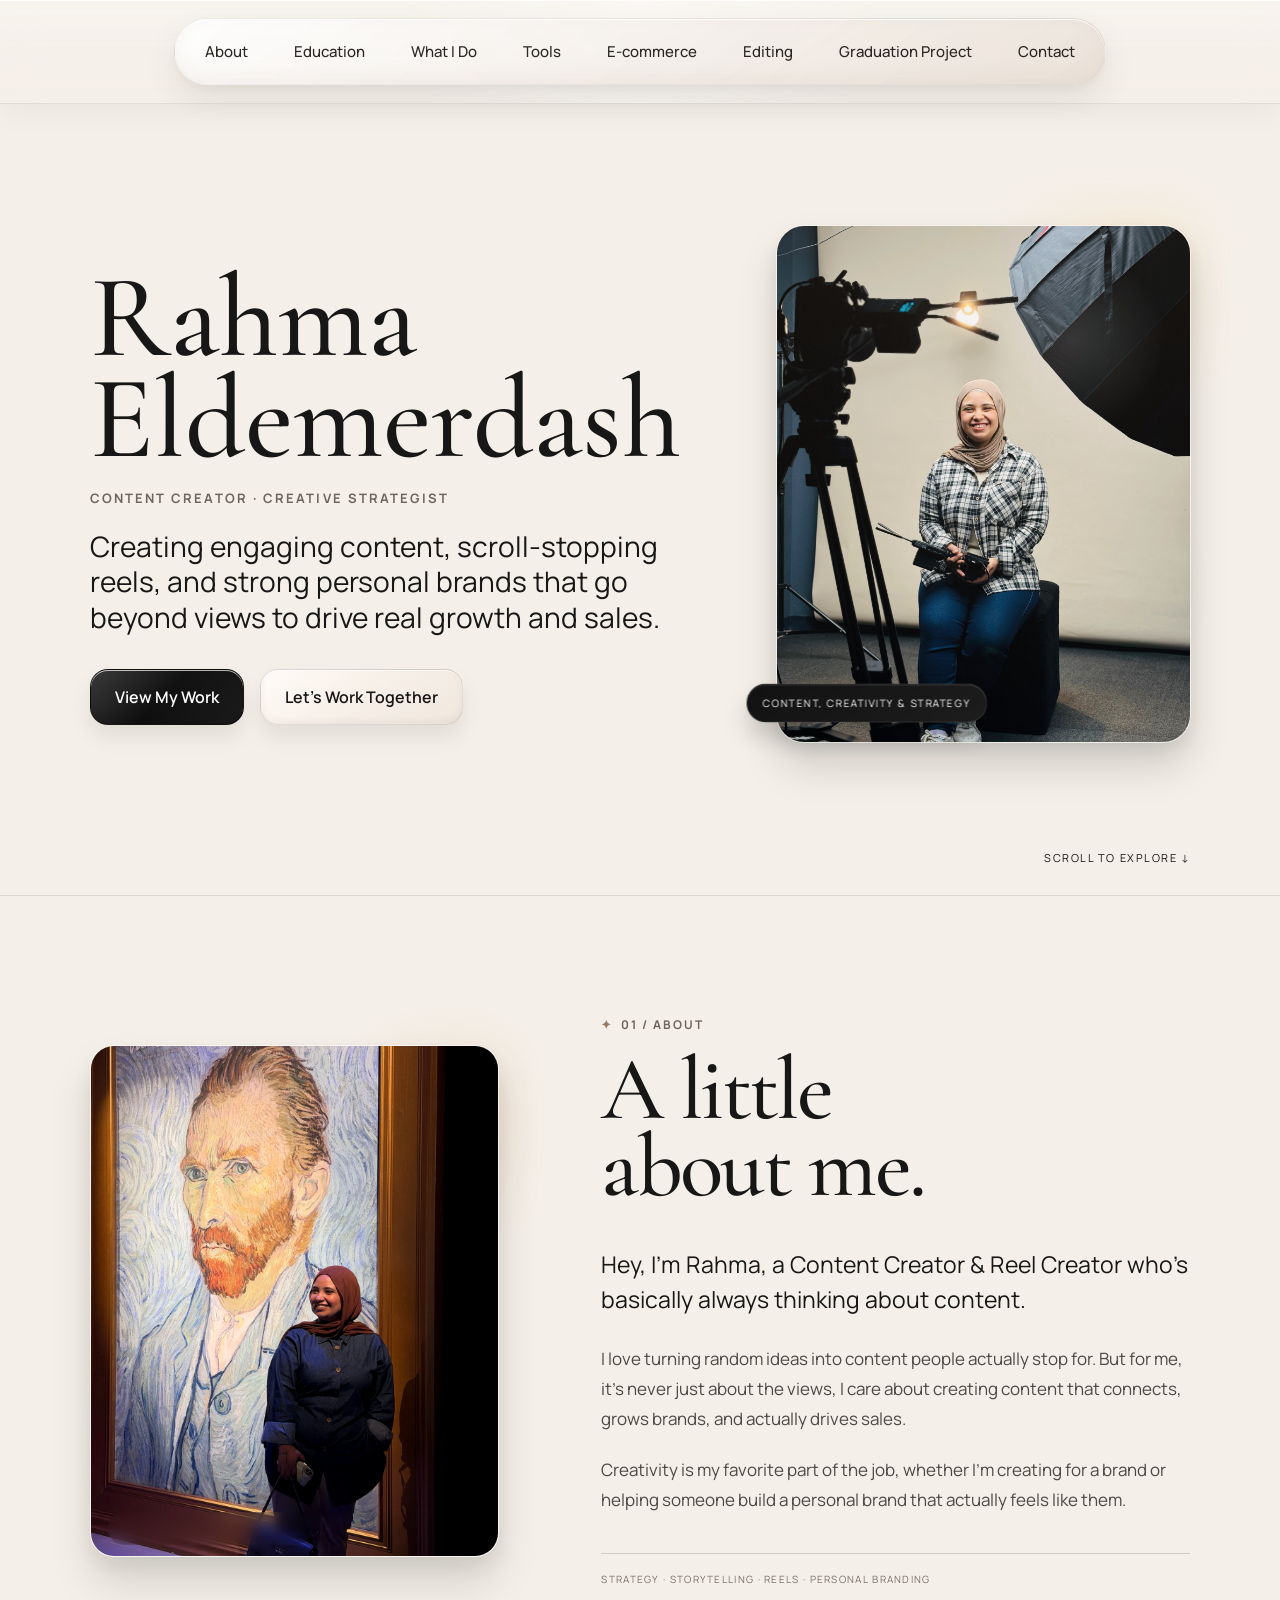
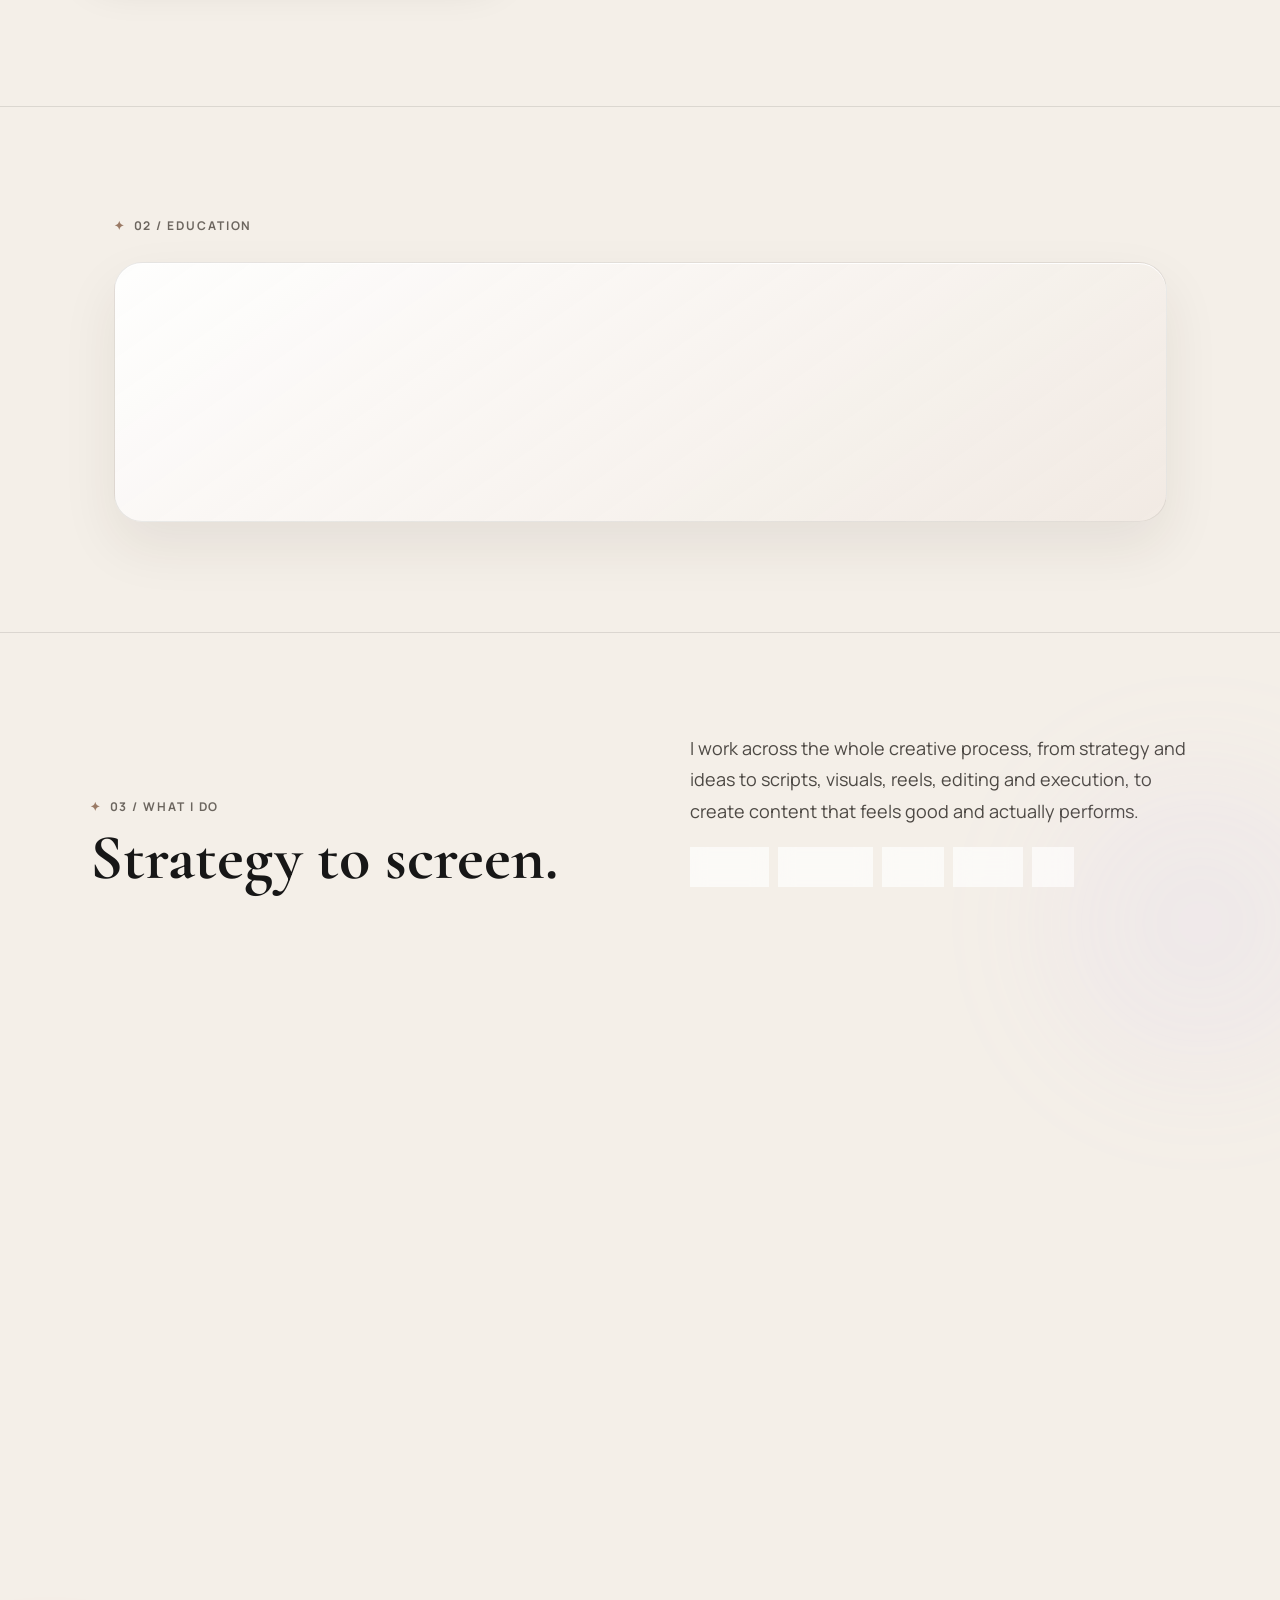
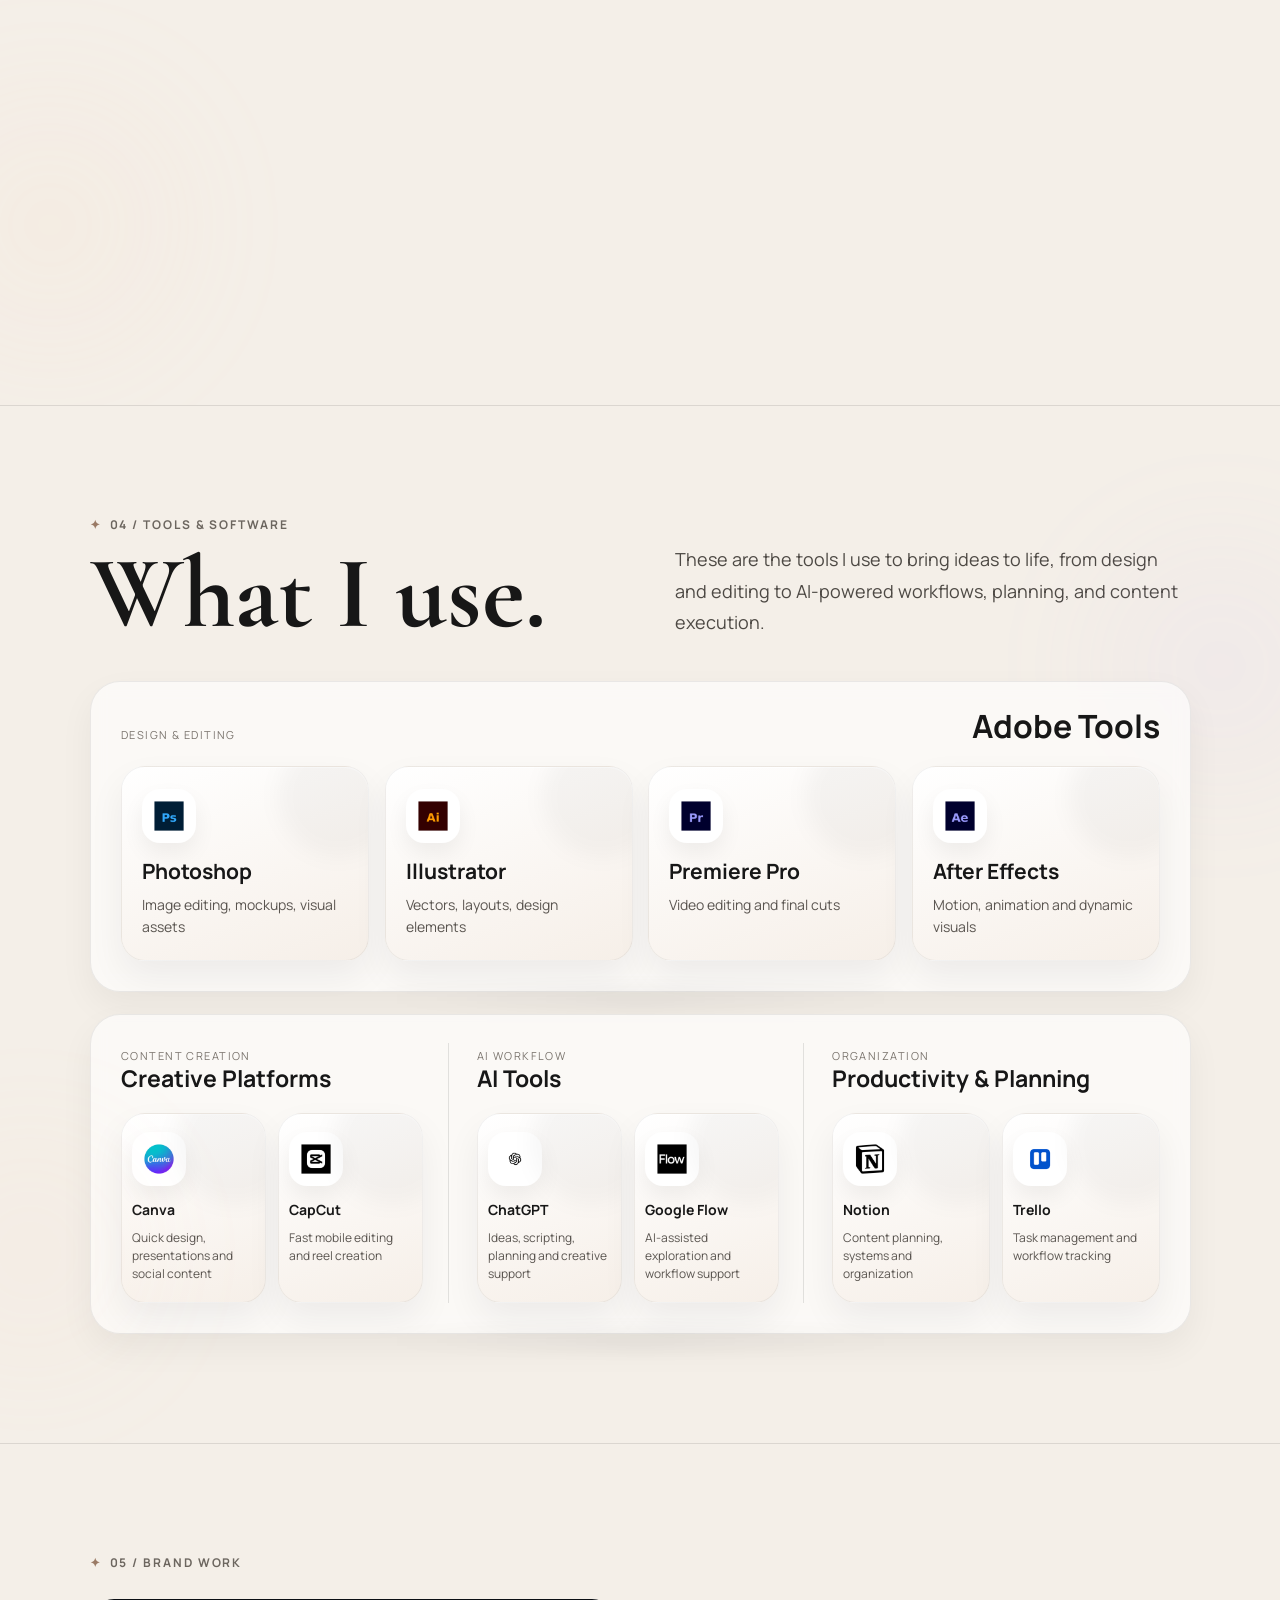
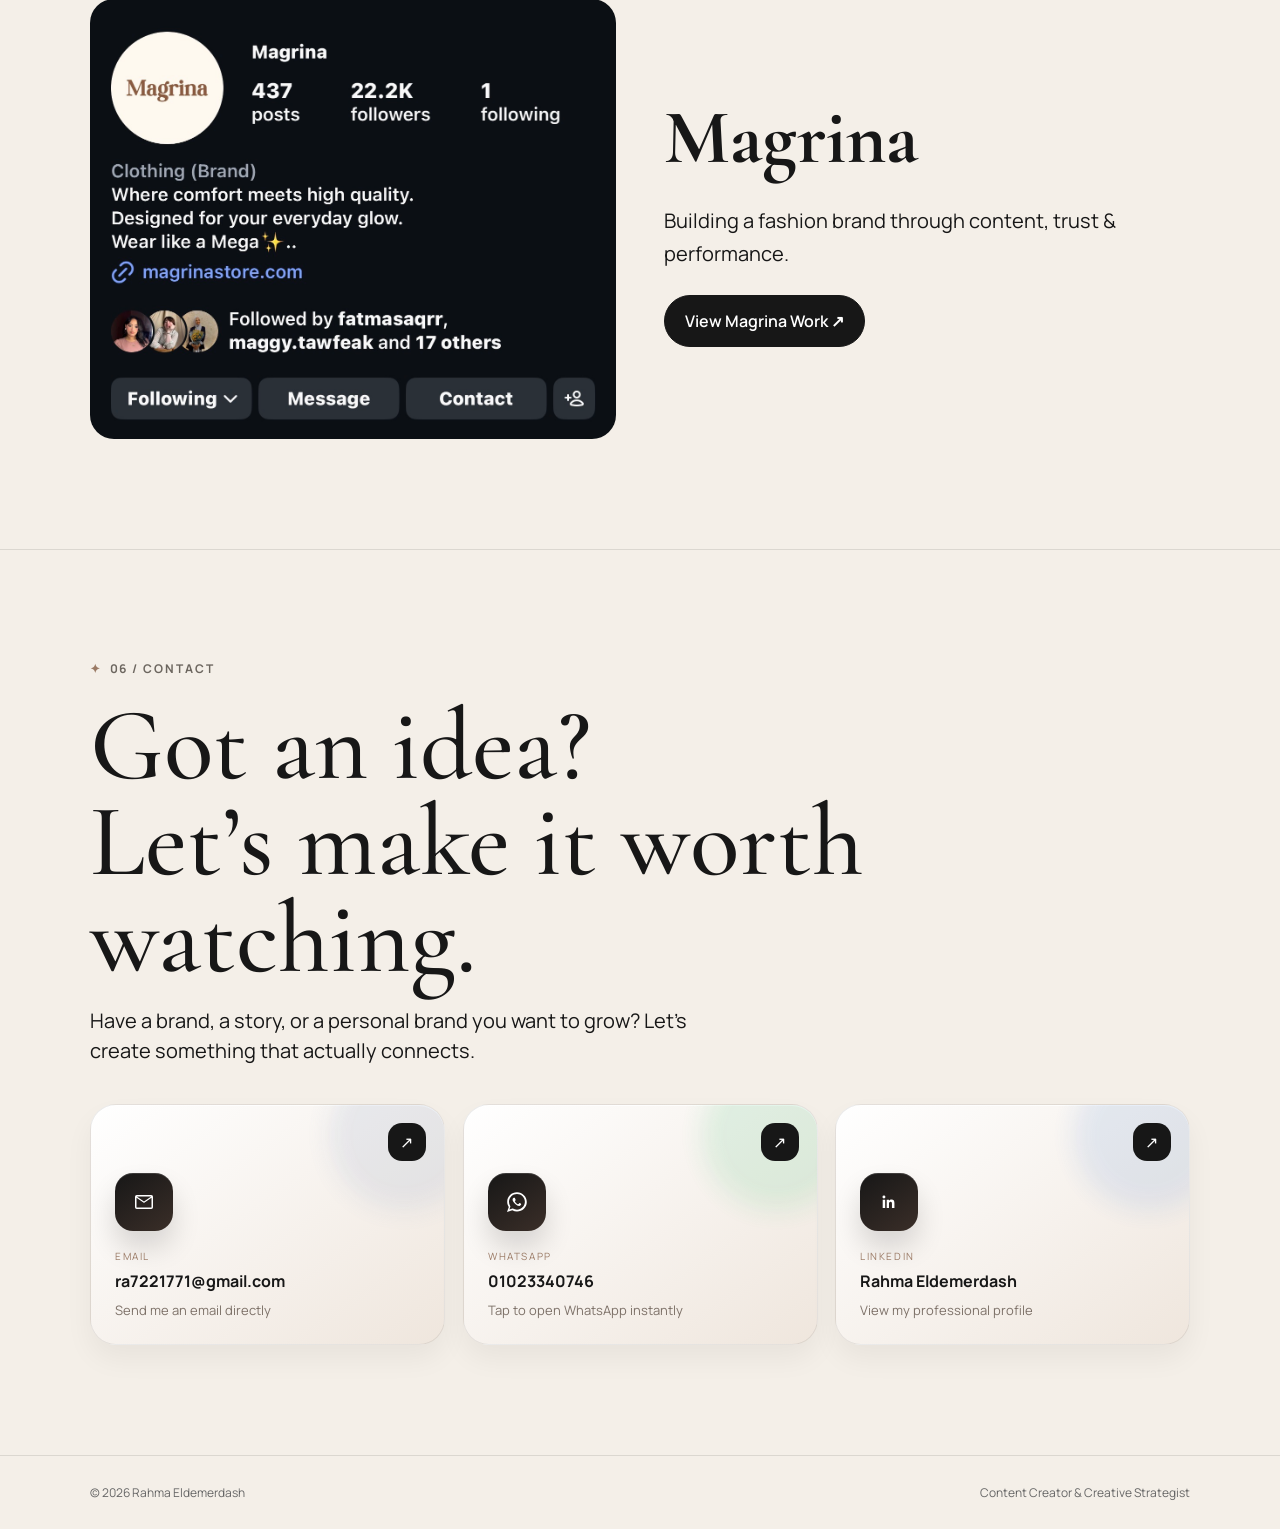
==== commit 594c30dc: "Rename navbar link to E-commerce" ====
--- a/index.html
+++ b/index.html
@@ -13,15 +13,14 @@
 </head>
 <body>
 <header class="nav">
-
 <nav id="mobile-navigation">
 <a href="#about">About</a>
 <a href="#education">Education</a>
 <a href="#services">What I Do</a>
 <a href="#tools">Tools</a>
-<a href="magrina.html" target="_blank" rel="noopener noreferrer">Magrina</a>
-<a href="video-editing.html" target="_blank" rel="noopener noreferrer">Editing</a>
-<a href="graduation-project.html" target="_blank" rel="noopener noreferrer">Graduation Project</a><a href="#contact">Contact</a>
+<a href="magrina.html" rel="noopener noreferrer" target="_blank">E-commerce</a>
+<a href="video-editing.html" rel="noopener noreferrer" target="_blank">Editing</a>
+<a href="graduation-project.html" rel="noopener noreferrer" target="_blank">Graduation Project</a><a href="#contact">Contact</a>
 </nav>
 </header>
 <main>
@@ -40,7 +39,7 @@
 </div>
 </div>
 <div class="hero-visual hero-tilt-card">
-<img alt="Rahma Eldemerdash in a studio setup" src="rahma-hero.jpg"/>
+<img alt="Rahma Eldemerdash in a studio setup" decoding="async" fetchpriority="high" loading="eager" src="rahma-hero.jpg"/>
 <div class="image-tag">CONTENT, CREATIVITY &amp; STRATEGY</div>
 </div>
 <div class="hero-actions hero-actions-mobile">
@@ -53,7 +52,7 @@
 <section class="section about-section" id="about">
 <div class="about-editorial">
 <div class="about-photo-wrap about-photo-3d">
-<img alt="Rahma Eldemerdash portrait in an art space" class="about-photo-clean" src="rahma-about.jpg"/>
+<img alt="Rahma Eldemerdash portrait in an art space" class="about-photo-clean" decoding="async" loading="lazy" src="rahma-about.jpg"/>
 <div class="about-photo-caption">CREATIVITY IS THE FUN PART.</div>
 </div>
 <div class="about-content">
@@ -79,25 +78,23 @@
 </div>
 </div>
 </section>
-
 <section class="section education-section" id="education">
-  <div class="education-wrap">
-    <div class="section-label">02 / EDUCATION</div>
-    <div class="education-card pop-3d">
-      <div class="education-year">2021 — 2026</div>
-      <div class="education-content">
-        <span class="education-kicker">BENHA UNIVERSITY</span>
-        <h2>Faculty of Applied Arts</h2>
-        <h3>Media Arts &amp; Advertising Department</h3>
-        <p>
+<div class="education-wrap">
+<div class="section-label">02 / EDUCATION</div>
+<div class="education-card pop-3d">
+<div class="education-year">2021 — 2026</div>
+<div class="education-content">
+<span class="education-kicker">BENHA UNIVERSITY</span>
+<h2>Faculty of Applied Arts</h2>
+<h3>Media Arts &amp; Advertising Department</h3>
+<p>
           Studied at the Faculty of Applied Arts, Benha University,
           specializing in Media Arts and Advertising.
         </p>
-      </div>
-    </div>
-  </div>
-</section>
-
+</div>
+</div>
+</div>
+</section>
 <section class="section services-section" id="services">
 <div class="services-head">
 <div>
@@ -121,7 +118,7 @@
 </div>
 <div class="service-showcase">
 <article class="service-row pop-3d">
-<div class="service-visual"><img alt="Visual for content strategy and planning" src="service-strategy.jpg"/></div>
+<div class="service-visual"><img alt="Visual for content strategy and planning" decoding="async" loading="lazy" src="service-strategy.jpg"/></div>
 <div class="service-info">
 <div class="service-kicker"><span>01</span><span>STRATEGY</span></div>
 <h3>Content Strategy &amp; Planning</h3>
@@ -130,7 +127,7 @@
 </div>
 </article>
 <article class="service-row reverse pop-3d">
-<div class="service-visual"><img alt="Visual for creative strategy" src="service-creative.jpg"/></div>
+<div class="service-visual"><img alt="Visual for creative strategy" decoding="async" loading="lazy" src="service-creative.jpg"/></div>
 <div class="service-info">
 <div class="service-kicker"><span>02</span><span>CREATIVE</span></div>
 <h3>Creative Strategy</h3>
@@ -139,7 +136,7 @@
 </div>
 </article>
 <article class="service-row pop-3d">
-<div class="service-visual"><img alt="Visual for scriptwriting" src="service-script.jpg"/></div>
+<div class="service-visual"><img alt="Visual for scriptwriting" decoding="async" loading="lazy" src="service-script.jpg"/></div>
 <div class="service-info">
 <div class="service-kicker"><span>03</span><span>WRITING</span></div>
 <h3>Scriptwriting</h3>
@@ -148,7 +145,7 @@
 </div>
 </article>
 <article class="service-row reverse pop-3d">
-<div class="service-visual"><img alt="Visual for reels and video creation" src="service-reels.jpg"/></div>
+<div class="service-visual"><img alt="Visual for reels and video creation" decoding="async" loading="lazy" src="service-reels.jpg"/></div>
 <div class="service-info">
 <div class="service-kicker"><span>04</span><span>PRODUCTION</span></div>
 <h3>Reels &amp; Video Creation</h3>
@@ -157,18 +154,17 @@
 </div>
 </article>
 <article class="service-row pop-3d">
-<div class="service-visual"><img alt="Visual for video editing and creative direction" src="service-editing.jpg"/></div>
+<div class="service-visual"><img alt="Visual for video editing and creative direction" decoding="async" loading="lazy" src="service-editing.jpg"/></div>
 <div class="service-info">
 <div class="service-kicker"><span>05</span><span>POST</span></div>
-<h3><a class="editing-service-link" href="video-editing.html" target="_blank" rel="noopener noreferrer">Video Editing &amp; Creative Direction<span class="editing-link-arrow" aria-hidden="true"> ↗</span></a></h3>
+<h3><a class="editing-service-link" href="video-editing.html" rel="noopener noreferrer" target="_blank">Video Editing &amp; Creative Direction<span aria-hidden="true" class="editing-link-arrow"> ↗</span></a></h3>
 <p>Editing and directing videos with focus on pacing, storytelling, visuals and intentional execution.</p>
 <div class="service-tags"><span>Editing</span><span>Direction</span></div>
-<a class="btn primary editing-view-button" href="video-editing.html" target="_blank" rel="noopener noreferrer">View Editing Work ↗</a>
-</div>
-
+<a class="btn primary editing-view-button" href="video-editing.html" rel="noopener noreferrer" target="_blank">View Editing Work ↗</a>
+</div>
 </article>
 <article class="service-row reverse pop-3d">
-<div class="service-visual"><img alt="Visual for AI-powered content creation" src="service-ai.jpg"/></div>
+<div class="service-visual"><img alt="Visual for AI-powered content creation" decoding="async" loading="lazy" src="service-ai.jpg"/></div>
 <div class="service-info">
 <div class="service-kicker"><span>06</span><span>AI</span></div>
 <h3>AI-Powered Content Creation</h3>
@@ -198,10 +194,10 @@
 <h3>Adobe Tools</h3>
 </div>
 <div class="tools-grid">
-<div class="tool-card"><img alt="Adobe Photoshop" src="logo-photoshop.png"/><h4>Photoshop</h4><p>Image editing, mockups, visual assets</p></div>
-<div class="tool-card"><img alt="Adobe Illustrator" src="logo-illustrator.png"/><h4>Illustrator</h4><p>Vectors, layouts, design elements</p></div>
-<div class="tool-card"><img alt="Adobe Premiere Pro" src="logo-premiere.png"/><h4>Premiere Pro</h4><p>Video editing and final cuts</p></div>
-<div class="tool-card"><img alt="Adobe After Effects" src="logo-aftereffects.png"/><h4>After Effects</h4><p>Motion, animation and dynamic visuals</p></div>
+<div class="tool-card"><img alt="Adobe Photoshop" decoding="async" loading="lazy" src="logo-photoshop.png"/><h4>Photoshop</h4><p>Image editing, mockups, visual assets</p></div>
+<div class="tool-card"><img alt="Adobe Illustrator" decoding="async" loading="lazy" src="logo-illustrator.png"/><h4>Illustrator</h4><p>Vectors, layouts, design elements</p></div>
+<div class="tool-card"><img alt="Adobe Premiere Pro" decoding="async" loading="lazy" src="logo-premiere.png"/><h4>Premiere Pro</h4><p>Video editing and final cuts</p></div>
+<div class="tool-card"><img alt="Adobe After Effects" decoding="async" loading="lazy" src="logo-aftereffects.png"/><h4>After Effects</h4><p>Motion, animation and dynamic visuals</p></div>
 </div>
 </article>
 <article class="tool-category combined-tools pop-3d"><div class="combined-tools-grid"><section class="tool-group">
@@ -210,8 +206,8 @@
 <h3>Creative Platforms</h3>
 </div>
 <div class="tools-grid tools-grid-small">
-<div class="tool-card"><img alt="Canva" src="logo-canva.png"/><h4>Canva</h4><p>Quick design, presentations and social content</p></div>
-<div class="tool-card"><img alt="CapCut" src="logo-capcut.png"/><h4>CapCut</h4><p>Fast mobile editing and reel creation</p></div>
+<div class="tool-card"><img alt="Canva" decoding="async" loading="lazy" src="logo-canva.png"/><h4>Canva</h4><p>Quick design, presentations and social content</p></div>
+<div class="tool-card"><img alt="CapCut" decoding="async" loading="lazy" src="logo-capcut.png"/><h4>CapCut</h4><p>Fast mobile editing and reel creation</p></div>
 </div>
 </section><section class="tool-group">
 <div class="tool-category-head">
@@ -219,8 +215,8 @@
 <h3>AI Tools</h3>
 </div>
 <div class="tools-grid tools-grid-small">
-<div class="tool-card"><img alt="ChatGPT" src="logo-chatgpt.png"/><h4>ChatGPT</h4><p>Ideas, scripting, planning and creative support</p></div>
-<div class="tool-card"><img alt="Google Flow" src="logo-flow.png"/><h4>Google Flow</h4><p>AI-assisted exploration and workflow support</p></div>
+<div class="tool-card"><img alt="ChatGPT" decoding="async" loading="lazy" src="logo-chatgpt.png"/><h4>ChatGPT</h4><p>Ideas, scripting, planning and creative support</p></div>
+<div class="tool-card"><img alt="Google Flow" decoding="async" loading="lazy" src="logo-flow.png"/><h4>Google Flow</h4><p>AI-assisted exploration and workflow support</p></div>
 </div>
 </section><section class="tool-group">
 <div class="tool-category-head">
@@ -228,13 +224,13 @@
 <h3>Productivity &amp; Planning</h3>
 </div>
 <div class="tools-grid tools-grid-small">
-<div class="tool-card"><img alt="Notion" src="logo-notion.png"/><h4>Notion</h4><p>Content planning, systems and organization</p></div>
-<div class="tool-card"><img alt="Trello" src="logo-trello.png"/><h4>Trello</h4><p>Task management and workflow tracking</p></div>
+<div class="tool-card"><img alt="Notion" decoding="async" loading="lazy" src="logo-notion.png"/><h4>Notion</h4><p>Content planning, systems and organization</p></div>
+<div class="tool-card"><img alt="Trello" decoding="async" loading="lazy" src="logo-trello.png"/><h4>Trello</h4><p>Task management and workflow tracking</p></div>
 </div>
 </section></div></article>
 </div>
 </section>
-<section class="section magrina-preview" id="work"><div class="section-label">05 / BRAND WORK</div><div class="magrina-preview-card"><img src="magrina-profile.jpg" alt="Magrina brand work" loading="lazy"><div><h2>Magrina</h2><p>Building a fashion brand through content, trust &amp; performance.</p><a class="btn primary" href="magrina.html" target="_blank" rel="noopener noreferrer">View Magrina Work ↗</a></div></div></section>
+<section class="section magrina-preview" id="work"><div class="section-label">05 / BRAND WORK</div><div class="magrina-preview-card"><img alt="Magrina brand work" decoding="async" loading="lazy" src="magrina-profile.jpg"/><div><h2>Magrina</h2><p>Building a fashion brand through content, trust &amp; performance.</p><a class="btn primary" href="magrina.html" rel="noopener noreferrer" target="_blank">View Magrina Work ↗</a></div></div></section>
 <section class="section contact" id="contact">
 <div class="section-label">06 / CONTACT</div>
 <h2>Got an idea?<br/>Let’s make it worth watching.</h2>
--- a/style.css
+++ b/style.css
@@ -6406,3 +6406,11 @@
 #tools .combined-tools-grid{display:grid;grid-template-columns:repeat(3,minmax(0,1fr));gap:28px}#tools .tool-group{min-width:0;padding:0 24px 0 0;border-right:1px solid rgba(0,0,0,.1)}#tools .tool-group:last-child{border:0;padding-right:0}#tools .tool-group .tool-category-head{display:block;margin-bottom:20px}#tools .tool-group h3{font-size:23px;line-height:1.2}#tools .tool-group .tools-grid{grid-template-columns:repeat(2,minmax(0,1fr))!important;gap:12px}#tools .tool-group .tool-card{padding:18px 10px;min-width:0}#tools .tool-group .tool-card h4{font-size:14px}#tools .tool-group .tool-card p{font-size:12px;line-height:1.5}@media(max-width:900px){#tools .combined-tools-grid{grid-template-columns:1fr;gap:28px}#tools .tool-group{padding:0 0 24px;border-right:0;border-bottom:1px solid rgba(0,0,0,.1)}#tools .tool-group:last-child{padding:0}#tools .tool-group .tools-grid{grid-template-columns:repeat(2,minmax(0,1fr))!important}}
 
 .magrina-preview-card{display:grid;grid-template-columns:1fr 1fr;gap:48px;align-items:center;margin-top:28px}.magrina-preview-card>img{width:100%;max-height:440px;object-fit:cover;border-radius:24px}.magrina-preview h2{font-size:clamp(48px,6vw,86px);margin:0 0 18px}.magrina-preview p{font-size:20px;line-height:1.65;max-width:500px;margin-bottom:25px}.magrina-page .nav nav{display:flex;flex-wrap:wrap;gap:20px}@media(max-width:700px){.magrina-preview-card{grid-template-columns:1fr;gap:26px}.magrina-page .nav{flex-wrap:wrap;gap:18px}.magrina-page .nav nav{font-size:12px}}
+
+/* Keep original video cards while deferring their media downloads. */
+.deferred-video{position:relative;width:100%;}
+.deferred-video video{display:block;width:100%;}
+.deferred-video-play{position:absolute;left:50%;top:50%;transform:translate(-50%,-50%);display:grid;place-items:center;width:64px;height:64px;border:1px solid rgba(255,255,255,.65);border-radius:50%;background:rgba(0,0,0,.65);color:#fff;font-size:27px;cursor:pointer;z-index:3;box-shadow:0 4px 20px rgba(0,0,0,.18);}
+.deferred-video-play:hover{background:rgba(0,0,0,.85);}
+.deferred-video-play:focus-visible{outline:3px solid #fff;outline-offset:4px;}
+.deferred-video-play[hidden]{display:none;}
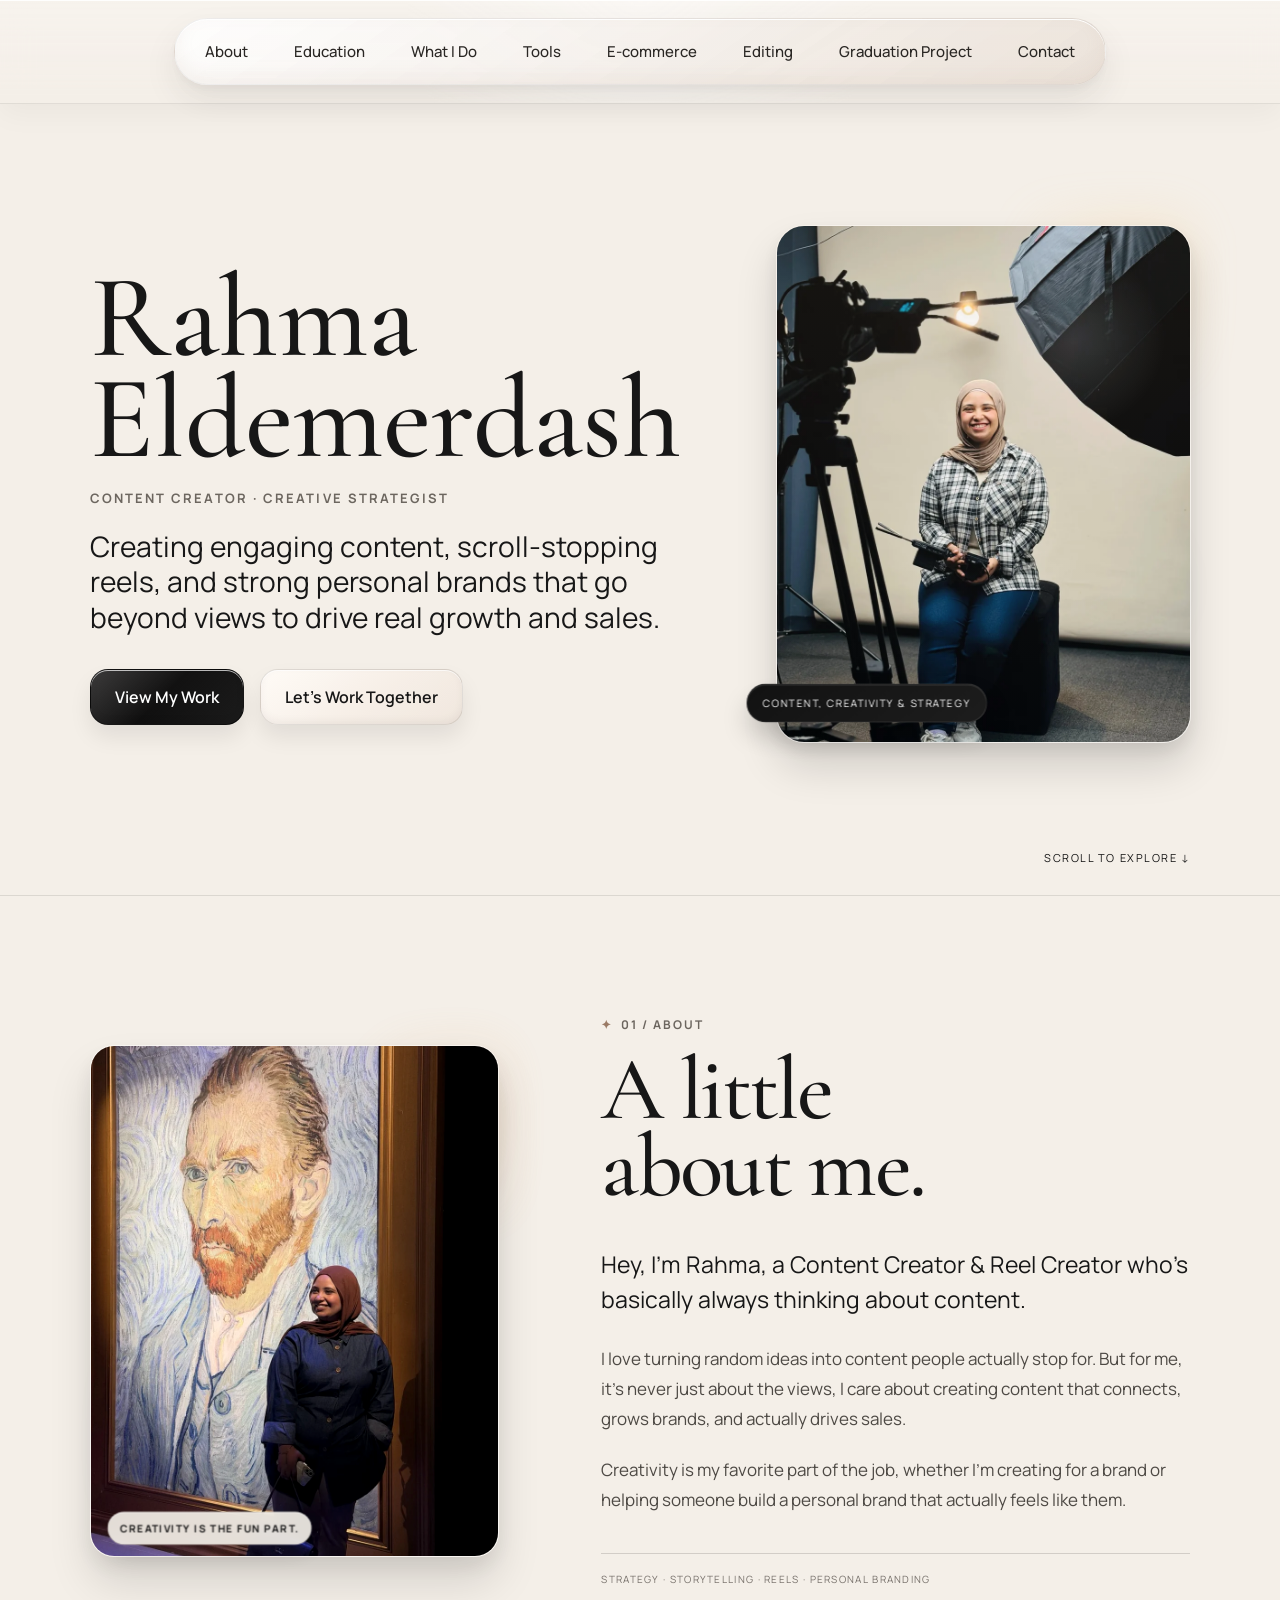
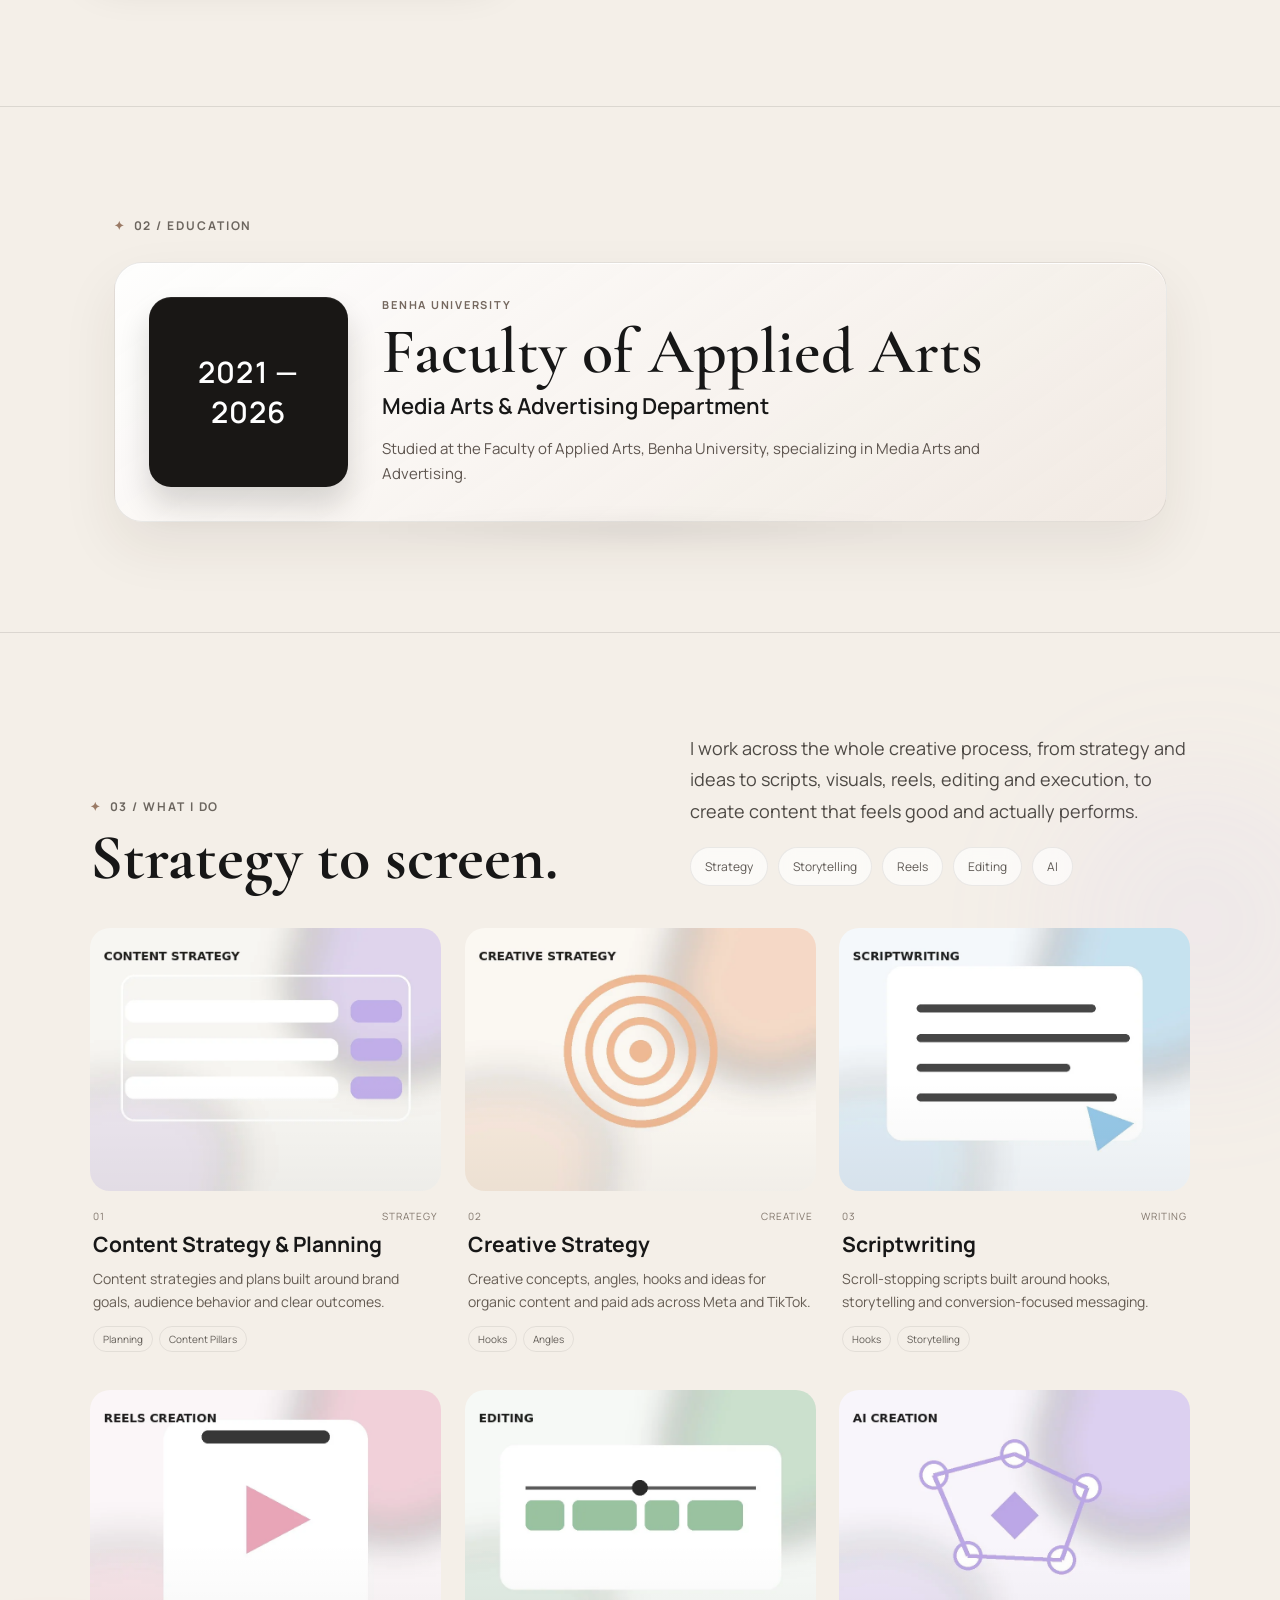
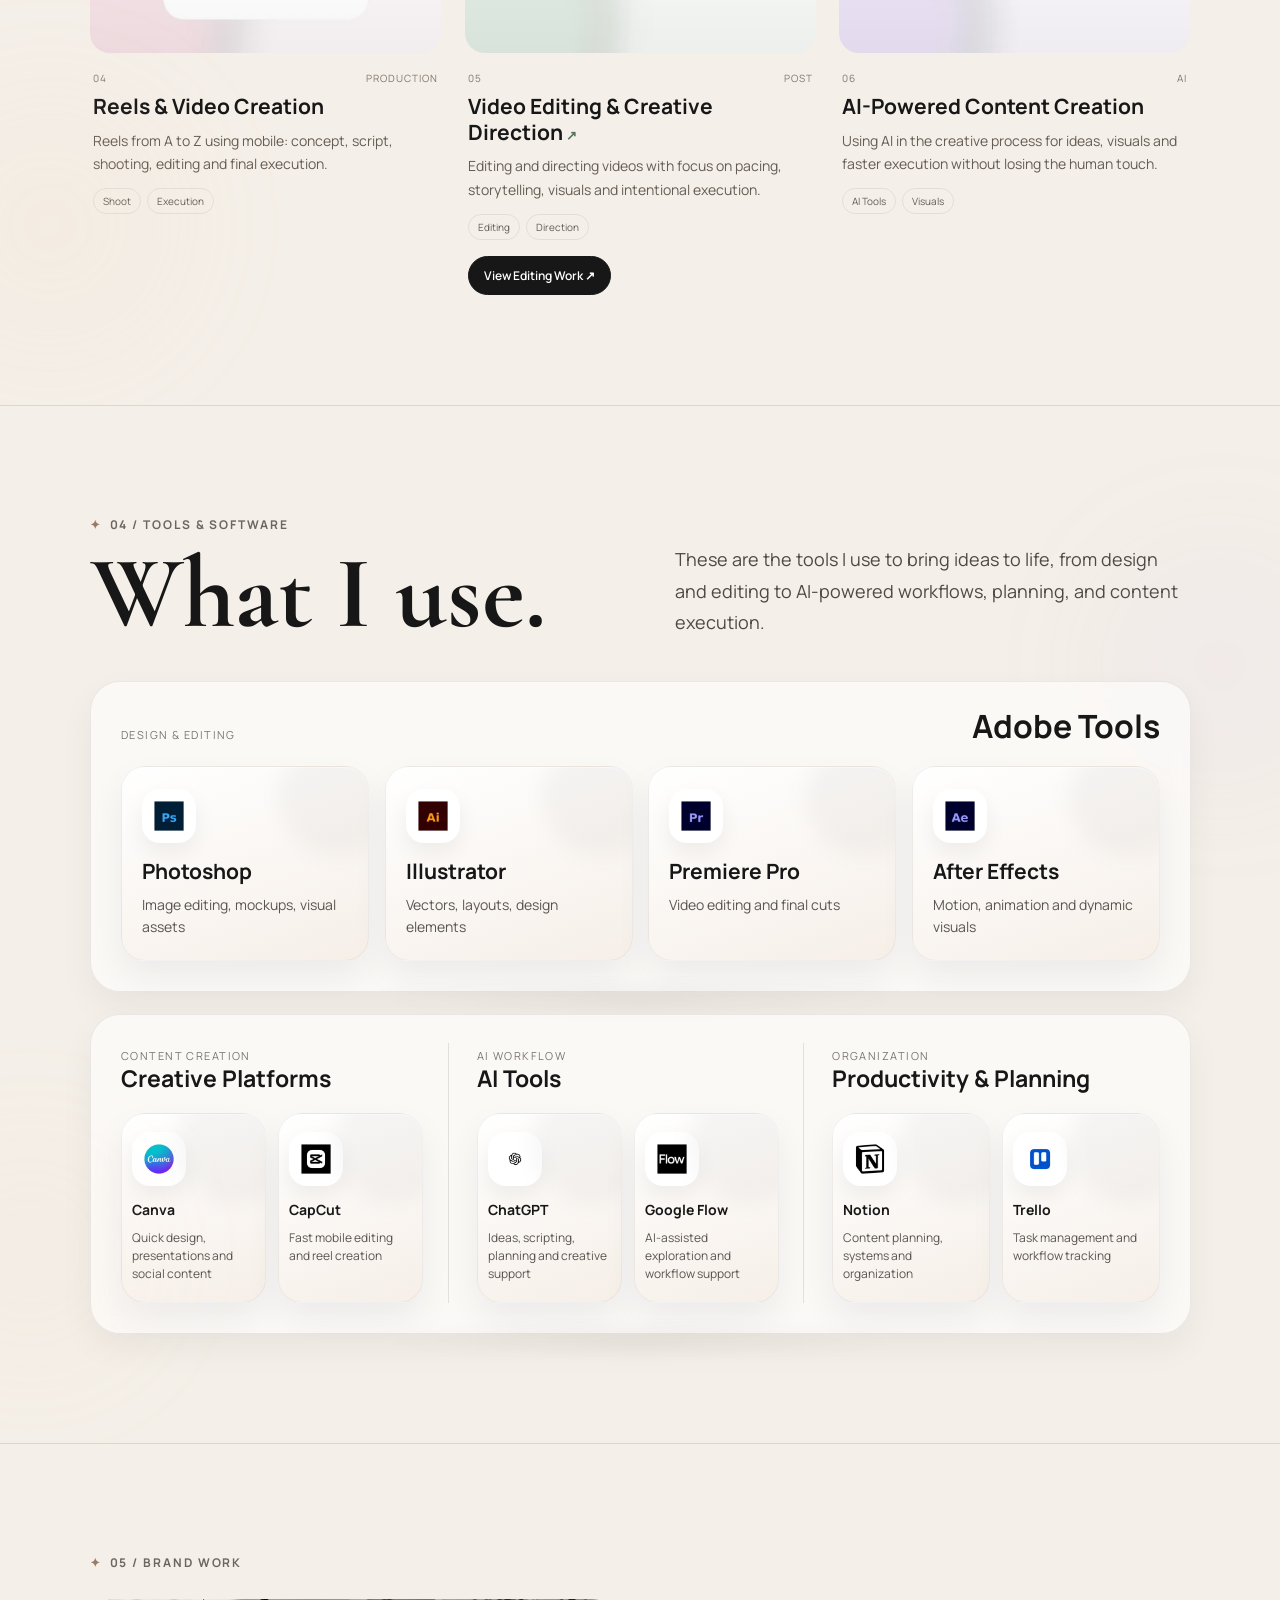
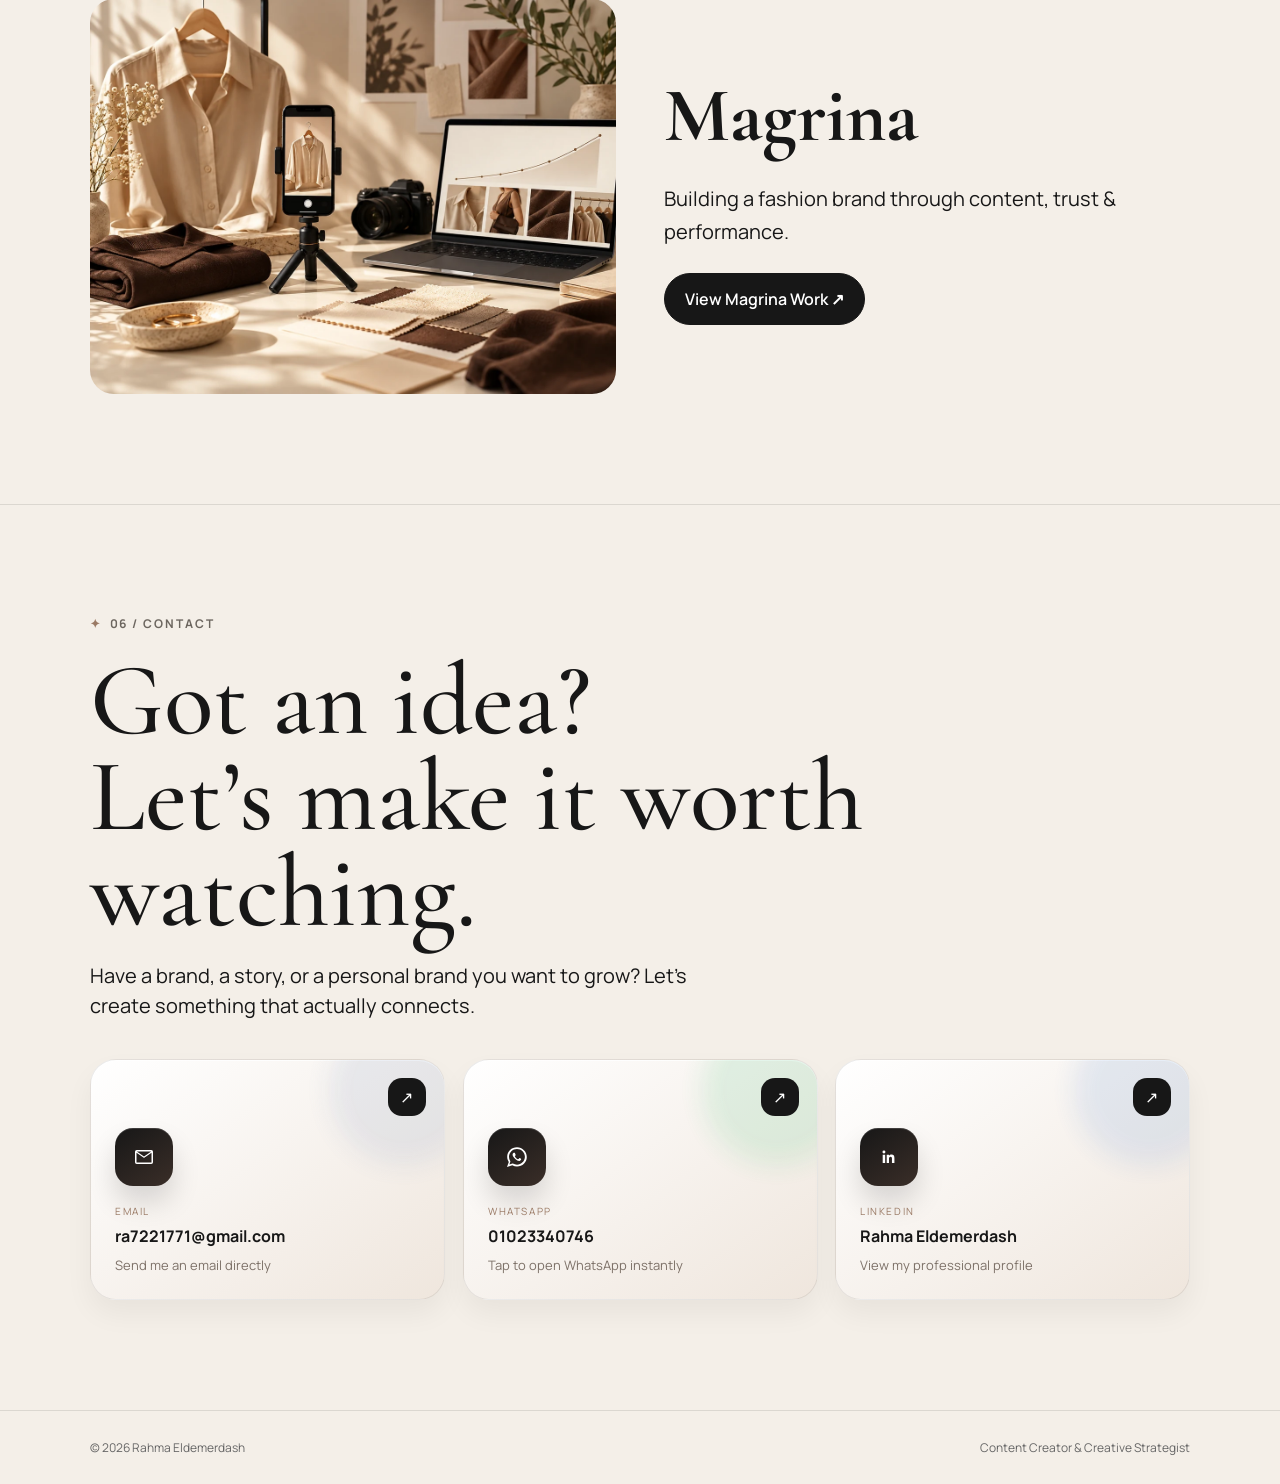
==== commit 0620c4b9: "Improve site loading speed and update brand preview image" ====
--- a/index.html
+++ b/index.html
@@ -39,7 +39,7 @@
 </div>
 </div>
 <div class="hero-visual hero-tilt-card">
-<img alt="Rahma Eldemerdash in a studio setup" decoding="async" fetchpriority="high" loading="eager" src="rahma-hero.jpg"/>
+<img alt="Rahma Eldemerdash in a studio setup" decoding="async" fetchpriority="high" loading="eager" src="rahma-hero.webp"/>
 <div class="image-tag">CONTENT, CREATIVITY &amp; STRATEGY</div>
 </div>
 <div class="hero-actions hero-actions-mobile">
@@ -52,7 +52,7 @@
 <section class="section about-section" id="about">
 <div class="about-editorial">
 <div class="about-photo-wrap about-photo-3d">
-<img alt="Rahma Eldemerdash portrait in an art space" class="about-photo-clean" decoding="async" loading="lazy" src="rahma-about.jpg"/>
+<img alt="Rahma Eldemerdash portrait in an art space" class="about-photo-clean" decoding="async" loading="lazy" src="rahma-about.webp"/>
 <div class="about-photo-caption">CREATIVITY IS THE FUN PART.</div>
 </div>
 <div class="about-content">
@@ -118,7 +118,7 @@
 </div>
 <div class="service-showcase">
 <article class="service-row pop-3d">
-<div class="service-visual"><img alt="Visual for content strategy and planning" decoding="async" loading="lazy" src="service-strategy.jpg"/></div>
+<div class="service-visual"><img alt="Visual for content strategy and planning" decoding="async" loading="lazy" src="service-strategy.webp"/></div>
 <div class="service-info">
 <div class="service-kicker"><span>01</span><span>STRATEGY</span></div>
 <h3>Content Strategy &amp; Planning</h3>
@@ -127,7 +127,7 @@
 </div>
 </article>
 <article class="service-row reverse pop-3d">
-<div class="service-visual"><img alt="Visual for creative strategy" decoding="async" loading="lazy" src="service-creative.jpg"/></div>
+<div class="service-visual"><img alt="Visual for creative strategy" decoding="async" loading="lazy" src="service-creative.webp"/></div>
 <div class="service-info">
 <div class="service-kicker"><span>02</span><span>CREATIVE</span></div>
 <h3>Creative Strategy</h3>
@@ -136,7 +136,7 @@
 </div>
 </article>
 <article class="service-row pop-3d">
-<div class="service-visual"><img alt="Visual for scriptwriting" decoding="async" loading="lazy" src="service-script.jpg"/></div>
+<div class="service-visual"><img alt="Visual for scriptwriting" decoding="async" loading="lazy" src="service-script.webp"/></div>
 <div class="service-info">
 <div class="service-kicker"><span>03</span><span>WRITING</span></div>
 <h3>Scriptwriting</h3>
@@ -145,7 +145,7 @@
 </div>
 </article>
 <article class="service-row reverse pop-3d">
-<div class="service-visual"><img alt="Visual for reels and video creation" decoding="async" loading="lazy" src="service-reels.jpg"/></div>
+<div class="service-visual"><img alt="Visual for reels and video creation" decoding="async" loading="lazy" src="service-reels.webp"/></div>
 <div class="service-info">
 <div class="service-kicker"><span>04</span><span>PRODUCTION</span></div>
 <h3>Reels &amp; Video Creation</h3>
@@ -154,7 +154,7 @@
 </div>
 </article>
 <article class="service-row pop-3d">
-<div class="service-visual"><img alt="Visual for video editing and creative direction" decoding="async" loading="lazy" src="service-editing.jpg"/></div>
+<div class="service-visual"><img alt="Visual for video editing and creative direction" decoding="async" loading="lazy" src="service-editing.webp"/></div>
 <div class="service-info">
 <div class="service-kicker"><span>05</span><span>POST</span></div>
 <h3><a class="editing-service-link" href="video-editing.html" rel="noopener noreferrer" target="_blank">Video Editing &amp; Creative Direction<span aria-hidden="true" class="editing-link-arrow"> ↗</span></a></h3>
@@ -164,7 +164,7 @@
 </div>
 </article>
 <article class="service-row reverse pop-3d">
-<div class="service-visual"><img alt="Visual for AI-powered content creation" decoding="async" loading="lazy" src="service-ai.jpg"/></div>
+<div class="service-visual"><img alt="Visual for AI-powered content creation" decoding="async" loading="lazy" src="service-ai.webp"/></div>
 <div class="service-info">
 <div class="service-kicker"><span>06</span><span>AI</span></div>
 <h3>AI-Powered Content Creation</h3>
@@ -194,10 +194,10 @@
 <h3>Adobe Tools</h3>
 </div>
 <div class="tools-grid">
-<div class="tool-card"><img alt="Adobe Photoshop" decoding="async" loading="lazy" src="logo-photoshop.png"/><h4>Photoshop</h4><p>Image editing, mockups, visual assets</p></div>
-<div class="tool-card"><img alt="Adobe Illustrator" decoding="async" loading="lazy" src="logo-illustrator.png"/><h4>Illustrator</h4><p>Vectors, layouts, design elements</p></div>
-<div class="tool-card"><img alt="Adobe Premiere Pro" decoding="async" loading="lazy" src="logo-premiere.png"/><h4>Premiere Pro</h4><p>Video editing and final cuts</p></div>
-<div class="tool-card"><img alt="Adobe After Effects" decoding="async" loading="lazy" src="logo-aftereffects.png"/><h4>After Effects</h4><p>Motion, animation and dynamic visuals</p></div>
+<div class="tool-card"><img alt="Adobe Photoshop" decoding="async" loading="lazy" src="logo-photoshop.webp"/><h4>Photoshop</h4><p>Image editing, mockups, visual assets</p></div>
+<div class="tool-card"><img alt="Adobe Illustrator" decoding="async" loading="lazy" src="logo-illustrator.webp"/><h4>Illustrator</h4><p>Vectors, layouts, design elements</p></div>
+<div class="tool-card"><img alt="Adobe Premiere Pro" decoding="async" loading="lazy" src="logo-premiere.webp"/><h4>Premiere Pro</h4><p>Video editing and final cuts</p></div>
+<div class="tool-card"><img alt="Adobe After Effects" decoding="async" loading="lazy" src="logo-aftereffects.webp"/><h4>After Effects</h4><p>Motion, animation and dynamic visuals</p></div>
 </div>
 </article>
 <article class="tool-category combined-tools pop-3d"><div class="combined-tools-grid"><section class="tool-group">
@@ -206,8 +206,8 @@
 <h3>Creative Platforms</h3>
 </div>
 <div class="tools-grid tools-grid-small">
-<div class="tool-card"><img alt="Canva" decoding="async" loading="lazy" src="logo-canva.png"/><h4>Canva</h4><p>Quick design, presentations and social content</p></div>
-<div class="tool-card"><img alt="CapCut" decoding="async" loading="lazy" src="logo-capcut.png"/><h4>CapCut</h4><p>Fast mobile editing and reel creation</p></div>
+<div class="tool-card"><img alt="Canva" decoding="async" loading="lazy" src="logo-canva.webp"/><h4>Canva</h4><p>Quick design, presentations and social content</p></div>
+<div class="tool-card"><img alt="CapCut" decoding="async" loading="lazy" src="logo-capcut.webp"/><h4>CapCut</h4><p>Fast mobile editing and reel creation</p></div>
 </div>
 </section><section class="tool-group">
 <div class="tool-category-head">
@@ -215,8 +215,8 @@
 <h3>AI Tools</h3>
 </div>
 <div class="tools-grid tools-grid-small">
-<div class="tool-card"><img alt="ChatGPT" decoding="async" loading="lazy" src="logo-chatgpt.png"/><h4>ChatGPT</h4><p>Ideas, scripting, planning and creative support</p></div>
-<div class="tool-card"><img alt="Google Flow" decoding="async" loading="lazy" src="logo-flow.png"/><h4>Google Flow</h4><p>AI-assisted exploration and workflow support</p></div>
+<div class="tool-card"><img alt="ChatGPT" decoding="async" loading="lazy" src="logo-chatgpt.webp"/><h4>ChatGPT</h4><p>Ideas, scripting, planning and creative support</p></div>
+<div class="tool-card"><img alt="Google Flow" decoding="async" loading="lazy" src="logo-flow.webp"/><h4>Google Flow</h4><p>AI-assisted exploration and workflow support</p></div>
 </div>
 </section><section class="tool-group">
 <div class="tool-category-head">
@@ -224,13 +224,13 @@
 <h3>Productivity &amp; Planning</h3>
 </div>
 <div class="tools-grid tools-grid-small">
-<div class="tool-card"><img alt="Notion" decoding="async" loading="lazy" src="logo-notion.png"/><h4>Notion</h4><p>Content planning, systems and organization</p></div>
-<div class="tool-card"><img alt="Trello" decoding="async" loading="lazy" src="logo-trello.png"/><h4>Trello</h4><p>Task management and workflow tracking</p></div>
+<div class="tool-card"><img alt="Notion" decoding="async" loading="lazy" src="logo-notion.webp"/><h4>Notion</h4><p>Content planning, systems and organization</p></div>
+<div class="tool-card"><img alt="Trello" decoding="async" loading="lazy" src="logo-trello.webp"/><h4>Trello</h4><p>Task management and workflow tracking</p></div>
 </div>
 </section></div></article>
 </div>
 </section>
-<section class="section magrina-preview" id="work"><div class="section-label">05 / BRAND WORK</div><div class="magrina-preview-card"><img alt="Magrina brand work" decoding="async" loading="lazy" src="magrina-profile.jpg"/><div><h2>Magrina</h2><p>Building a fashion brand through content, trust &amp; performance.</p><a class="btn primary" href="magrina.html" rel="noopener noreferrer" target="_blank">View Magrina Work ↗</a></div></div></section>
+<section class="section magrina-preview" id="work"><div class="section-label">05 / BRAND WORK</div><div class="magrina-preview-card"><img alt="Fashion content creation and brand performance" decoding="async" loading="lazy" src="ecommerce-brand-content.webp"/><div><h2>Magrina</h2><p>Building a fashion brand through content, trust &amp; performance.</p><a class="btn primary" href="magrina.html" rel="noopener noreferrer" target="_blank">View Magrina Work ↗</a></div></div></section>
 <section class="section contact" id="contact">
 <div class="section-label">06 / CONTACT</div>
 <h2>Got an idea?<br/>Let’s make it worth watching.</h2>
